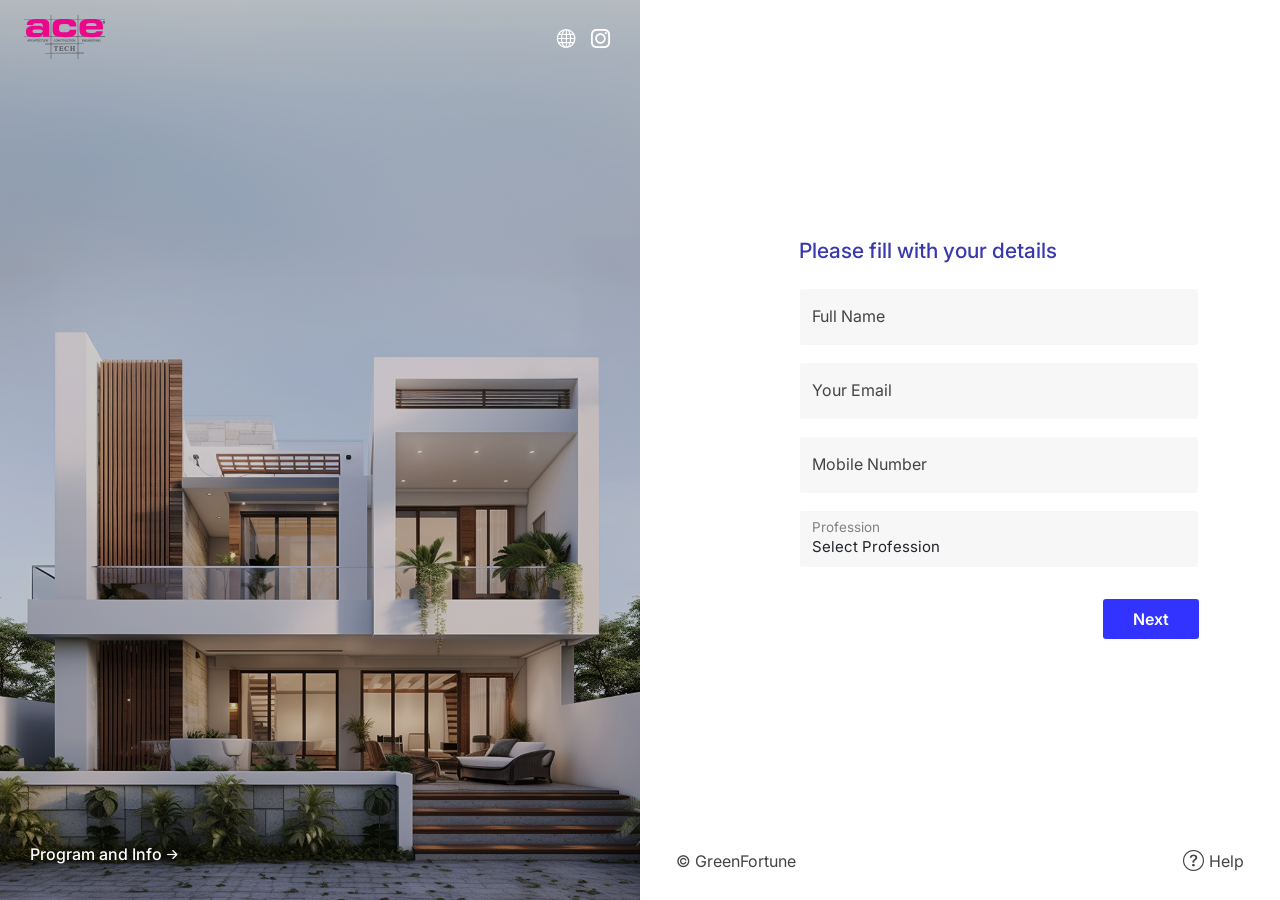
==== index.html @ 09421f40 "Initial commit" ====
<!DOCTYPE html>
<html lang="en">

<head>
    <meta charset="utf-8">
    <meta name="viewport" content="width=device-width, initial-scale=1">
    <meta name="description" content="Imno - Participation and Registration Wizard Form for Events, Conference, Workshop, Courses, Seminar, Virtual Event, Wedding">
    <meta name="author" content="Ansonika">
    <title>Imno | Participation and Registration Wizard Form</title>

    <!-- Favicons-->
    <link rel="shortcut icon" href="img/favicon.ico" type="image/x-icon">
    <link rel="apple-touch-icon" type="image/x-icon" href="img/apple-touch-icon-57x57-precomposed.png">
    <link rel="apple-touch-icon" type="image/x-icon" sizes="72x72" href="img/apple-touch-icon-72x72-precomposed.png">
    <link rel="apple-touch-icon" type="image/x-icon" sizes="114x114" href="img/apple-touch-icon-114x114-precomposed.png">
    <link rel="apple-touch-icon" type="image/x-icon" sizes="144x144" href="img/apple-touch-icon-144x144-precomposed.png">

    <!-- GOOGLE WEB FONT -->
    <link rel="preconnect" href="https://fonts.googleapis.com">
	<link rel="preconnect" href="https://fonts.gstatic.com" crossorigin>
	<link href="https://fonts.googleapis.com/css2?family=Inter:wght@400;500;600;700;800;900&display=swap" rel="stylesheet">

    <!-- BASE CSS -->
    <link href="css/bootstrap.min.css" rel="stylesheet">
	<link href="css/menu.css" rel="stylesheet">
    <link href="css/style_conference.css" rel="stylesheet">
	<link href="css/vendors.css" rel="stylesheet">

    <!-- YOUR CUSTOM CSS -->
    <link href="css/custom.css" rel="stylesheet">
	
	<!-- MODERNIZR MENU -->
	<script src="js/modernizr.js"></script>

</head>

<body>
	
	<div id="preloader">
		<div data-loader="circle-side"></div>
	</div><!-- /Preload -->
	
	<div id="loader_form">
		<div data-loader="circle-side-2"></div>
	</div><!-- /loader_form -->

	<div class="container-fluid">
	    <div class="row row-height">
	        <div class="col-lg-6 background-image p-0" data-background="url(img/acetechbanner.png)">
	            <div class="content-left-wrapper opacity-mask d-flex align-items-center text-left" data-opacity-mask="rgba(0, 0, 0, 0.2)">
					<div style="    position: absolute;
					left: 20px;
					top: 15px;
					display: block;
					height: 35px;">
	               <img src="https://sp-ao.shortpixel.ai/client/to_webp,q_glossy,ret_img,w_1395,h_326/https://thegreenfortune.com/wp-content/uploads/2024/11/Green-Fortune-R.webp#7725" alt="" height="44">
	               <img src="img/Acetech-logo.svg" alt="" height="44">
				</div>
					<div class="social">
	                    <ul>
	                       
	                        <li><a href="https://thegreenfortune.com/"><i class="bi bi-globe"></i></a></li>
	                        <li><a href="https://www.instagram.com/thegreenfortune/"><i class="bi bi-instagram"></i></a></li>
	                    </ul>
	                </div>
	                <!-- /social-->
	                <div>
	                    
	                    <p><a href="#panel_info" class="btn_info">Program and Info <i class="bi bi-arrow-right-short"></i></a></p>
	                </div>
	                <a class="smoothscroll btn_scroll_to Bounce infinite" href="#wizard_container"><i class="bi bi-arrow-down-short"></i></a>
	            </div>  
	        </div>
	        <div class="col-lg-6 d-flex flex-column content-right">
	            <div class="container my-auto py-5">
	                <div class="row">
	                    <div class="col-lg-9 col-xl-7 mx-auto">
	                        <div id="wizard_container">
	                            <div id="top-wizard">
	                                <span id="location"></span>
	                                <div id="progressbar"></div>
	                            </div>
	                            <!-- /top-wizard -->
	                            <form id="wrapped" method="POST" action="phpmailer/conference_phpmailer_template.php">
									<input id="website" name="website" type="text" value="">
									<!-- Leave for security protection, read docs for details -->
									<div id="middle-wizard">
										<!-- Step 1: User Details -->
										<div class="step" id="step-1">
											<h3 class="main_question">Please fill with your details</h3>
											<div class="mb-3 form-floating">
												<input type="text" name="fullname" id="fullname" class="form-control required" placeholder="Full Name">
												<label for="fullname">Full Name</label>
											</div>
											<div class="mb-3 form-floating">
												<input type="email" name="email" id="email" class="form-control required" placeholder="Your Email">
												<label for="email">Your Email</label>
											</div>
											<div class="form-floating mb-3">
												<input type="text" name="mobile" id="mobile" class="form-control required" placeholder="Mobile Number">
												<label for="mobile">Mobile Number</label>
											</div>
											<div class="mb-3 form-floating">
												<select name="profession" id="profession" class="form-control required">
													<option value="" disabled selected>Select Profession</option>
													<option value="B2B">B2B</option>
													<option value="B2C">B2C</option>
												</select>
												<label for="profession">Profession</label>
											</div>
										</div>
										<!-- /Step 1 -->
								
										<!-- Step 2: B2B Section -->
										<div class="step" id="b2b-step" style="display: none;">
											<h3 class="main_question">What is your requirement?</h3>
											<div class="mb-3 form-floating">
												<textarea name="b2b_requirement" id="b2b_requirement" class="form-control" placeholder="How many windows and doors do you want to install, and what is the total sq ft?"></textarea>
												<label for="b2b_requirement">How many windows and doors do you want to install, and what is the total sq ft?</label>
											</div>
										</div>
										<!-- /B2B Section -->
								
										<!-- Step 3: B2C Section -->
										<div class="step" id="b2c-step" style="display: none;">
											<h3 class="main_question">Please select your role</h3>
											<div class="mb-3 form-floating">
												<select name="b2c_role" id="b2c_role" class="form-control">
													<option value="" disabled selected>Select your role</option>
													<option value="Architect">Architect</option>
													<option value="Designer">Designer</option>
													<option value="Other">Other</option>
												</select>
												<label for="b2c_role">Select your role</label>
											</div>
											<div class="mb-3 form-floating">
												<textarea name="b2c_requirement" id="b2c_requirement" class="form-control" placeholder="How many windows and doors do you want to install, and what is the total sq ft?"></textarea>
												<label for="b2c_requirement">How many windows and doors do you want to install, and what is the total sq ft?</label>
											</div>
										</div>
										<!-- /B2C Section -->
								
										<!-- Submit Step -->
										<div class="submit step" id="submit-step" style="display: none;">
											<div class="summary">
												<div class="wrapper">
													<h3>Thank you<br>for your time!</h3>
													<p>We will contact you shortly and a summary email will be sent to your email address.</p>
												</div>
												<div class="text-center">
													<div class="form-group terms">
														<label class="container_check">
															Please accept our <a href="#" data-bs-toggle="modal" data-bs-target="#terms-txt">Privacy terms</a> before Submit
															<input type="checkbox" name="terms" value="Yes" class="required">
															<span class="checkmark"></span>
														</label>
													</div>
												</div>
											</div>
										</div>
										<!-- /Submit Step -->
									</div>
									<!-- /middle-wizard -->
								
									<div id="bottom-wizard">
										<button type="button" id="back-button" class="backward" style="display: none;">Prev</button>
										<button type="button" id="next-button" class="forward">Next</button>
										<button type="submit" id="submit-button" class="submit" style="display: none;">Submit</button>
									</div>
									<!-- /bottom-wizard -->
								</form>
								
								<script>
									const professionSelect = document.getElementById('profession');
									const nextButton = document.getElementById('next-button');
									const backButton = document.getElementById('back-button');
									const submitButton = document.getElementById('submit-button');
								
									const step1 = document.getElementById('step-1');
									const b2bStep = document.getElementById('b2b-step');
									const b2cStep = document.getElementById('b2c-step');
									const submitStep = document.getElementById('submit-step');
								
									nextButton.addEventListener('click', () => {
										const profession = professionSelect.value;
								
										if (step1.style.display !== 'none') {
											step1.style.display = 'none';
											if (profession === 'B2B') {
												b2bStep.style.display = 'block';
												backButton.style.display = 'block';
											} else if (profession === 'B2C') {
												b2cStep.style.display = 'block';
												backButton.style.display = 'block';
											}
										} else if (b2bStep.style.display !== 'none' || b2cStep.style.display !== 'none') {
											b2bStep.style.display = 'none';
											b2cStep.style.display = 'none';
											submitStep.style.display = 'block';
											nextButton.style.display = 'none';
											submitButton.style.display = 'block';
										}
									});
								
									backButton.addEventListener('click', () => {
										b2bStep.style.display = 'none';
										b2cStep.style.display = 'none';
										submitStep.style.display = 'none';
										step1.style.display = 'block';
										backButton.style.display = 'none';
										nextButton.style.display = 'block';
										submitButton.style.display = 'none';
									});
								</script>
								
	                        </div>
	                        <!-- /Wizard container -->
	                    </div>
	                </div>
	            </div>
	            <div class="container pb-4 copy">
				    <span class="float-start">© GreenFortune</span>
				    <a class="btn_help float-end" href="#modal-help" id="modal_h"><i class="bi bi-question-circle"></i> Help</a><br>
				</div>
	        </div>
	    </div>
	    <!-- /row -->
	</div>
	<!-- /container -->
	
	


	<div class="panel" id="panel_info">
	    <div class="panel__content">
	        <a href="#" class="close_panel">
	            <i class="bi bi-x-circle"></i>
	        </a>
	        <div class="container">
	            <h2 class="mb-5">Conference Program</h2>
	            <div class="strip_info">
	                <div class="row">
	                    <div class="col-lg-3">
	                        <h3>Registration</h3>
	                    </div>
	                    <div class="col-lg-3">
	                        <p class="date_event">18.10.2023 <small>11.00am - 02.00pm</small></p>
	                    </div>
	                    <div class="col-lg-6">
	                        <p>Sed ut perspiciatis unde omnis iste natus error sit voluptatem accusantium doloremque laudantium, totam rem aperiam, eaque ipsa quae ab illo inventore veritatis et quasi architecto.</p>
	                    </div>
	                </div>
	            </div>
	            <div class="strip_info">
	                <div class="row">
	                    <div class="col-lg-3">
	                        <h3>Data and Business Strategy</h3>
	                    </div>
	                    <div class="col-lg-3">
	                        <p class="date_event">18.10.2023 <small>8.00pm - 11.00.pm</small></p>
	                    </div>
	                    <div class="col-lg-6">
	                        <p><strong>Relators:</strong> Mark Twain <em>(CEO of Impres.com)</em>, Laura Finch <em>(Professor at UCLA University)</em>, Andrea Smith <em>(Data Engineering).</em></p>
	                    </div>
	                </div>
	            </div>
	            <div class="strip_info">
	                <div class="row">
	                    <div class="col-lg-3">
	                        <h3>Manipulating Big Data</h3>
	                    </div>
	                    <div class="col-lg-3">
	                        <p class="date_event">18.10.2023 <small>11.30pm - 03.00am</small></p>
	                    </div>
	                    <div class="col-lg-6">
	                        <p><strong>Relators:</strong> Mark Twain <em>(CEO of Impres.com)</em>, Laura Finch <em>(Professor at UCLA University)</em>, Andrea Smith <em>(Data Engineering).</em></p>
	                    </div>
	                </div>
	            </div>

	            <div class="row mt-5 d-flex align-items-center">
	                <div class="col-lg-6">
	                    <div class="map_contact">
	                        <iframe src="https://www.google.com/maps/embed?pb=!1m18!1m12!1m3!1d3021.4364241114604!2d-73.96780638459853!3d40.774418641731515!2m3!1f0!2f0!3f0!3m2!1i1024!2i768!4f13.1!3m3!1m2!1s0x89c258a29d3847f5%3A0x564dfbba0141774a!2s5th%20Ave%2C%20New%20York%2C%20NY%2C%20Stati%20Uniti!5e0!3m2!1sit!2ses!4v1661414716655!5m2!1sit!2ses" width="600" height="450" style="border:0;" allowfullscreen="" loading="lazy" referrerpolicy="no-referrer-when-downgrade"></iframe>
	                    </div>
	                </div>
	                <div class="col-lg-6">
	                    <div class="row">
	                        <div class="col-md-6">
	                            <h5 class="mb-3">Address</h5>
	                            <div class="list_icons">
	                                <ul>
	                                    <li><i class="bi bi-geo-alt"></i> 11 Fifth Ave - New York 2863 <br><a href="https://www.google.com/maps/dir//Assistance+%E2%80%93+H%C3%B4pitaux+De+Paris,+3+Avenue+Victoria,+75004+Paris,+Francia/@48.8606548,2.3348734,14z/data=!4m15!1m6!3m5!1s0x47e66e1de36f4147:0xb6615b4092e0351f!2sAssistance+Publique+-+H%C3%B4pitaux+de+Paris+(AP-HP)+-+Si%C3%A8ge!8m2!3d48.8568376!4d2.3504305!4m7!1m0!1m5!1m1!1s0x47e67031f8c20147:0xa6a9af76b1e2d899!2m2!1d2.3504327!2d48.8568361" target="_blank">Get directions</a></li>
	                                </ul>
	                            </div>
	                        </div>
	                        <div class="col-md-6">
	                            <h5 class="mb-3">Contacts</h5>
	                            <div class="list_icons">
	                                <ul>
	                                    <li><i class="bi bi-telephone"></i> +45 9483 2344</li>
	                                    <li><i class="bi bi-envelope"></i> <a href="mailto:event@domain.com">event@domain.com</a></li>
	                                </ul>
	                            </div>
	                        </div>
	                    </div>
	                </div>
	            </div>
	        </div>
	    </div>
	</div>
	<!-- /panel_info  -->

	<!-- Modal terms -->
	<div class="modal fade" id="terms-txt" tabindex="-1" role="dialog" aria-labelledby="termsLabel" aria-hidden="true">
		<div class="modal-dialog modal-dialog-centered">
			<div class="modal-content">
				<div class="modal-header">
					<h4 class="modal-title" id="termsLabel">Privacy data terms</h4>
					<button type="button" class="btn-close" data-bs-dismiss="modal" aria-label="Close"></button>
				</div>
				<div class="modal-body">
					<p>Lorem ipsum dolor sit amet, in porro albucius qui, in <strong>nec quod novum accumsan</strong>, mei ludus tamquam dolores id. No sit debitis meliore postulant, per ex prompta alterum sanctus, pro ne quod dicunt sensibus.</p>
					<p>Lorem ipsum dolor sit amet, in porro albucius qui, in nec quod novum accumsan, mei ludus tamquam dolores id. No sit debitis meliore postulant, per ex prompta alterum sanctus, pro ne quod dicunt sensibus. Lorem ipsum dolor sit amet, <strong>in porro albucius qui</strong>, in nec quod novum accumsan, mei ludus tamquam dolores id. No sit debitis meliore postulant, per ex prompta alterum sanctus, pro ne quod dicunt sensibus.</p>
					<p>Lorem ipsum dolor sit amet, in porro albucius qui, in nec quod novum accumsan, mei ludus tamquam dolores id. No sit debitis meliore postulant, per ex prompta alterum sanctus, pro ne quod dicunt sensibus.</p>
				</div>
				<div class="modal-footer">
					<button type="button" class="btn_1" data-bs-dismiss="modal">Close</button>
				</div>
			</div>
			<!-- /.modal-content -->
		</div>
		<!-- /.modal-dialog -->
	</div>
	<!-- /.modal -->

	<!-- Help form Popup -->
	<div id="modal-help" class="custom-modal zoom-anim-dialog mfp-hide">
	    <div class="small-dialog-header">
	        <h3>Ask Us Anything</h3>
	        <p class="mb-3">Please fill the form with your questions and<br>we will reply soon!</p>
	    </div>
	    <div id="message-help"></div>
	    <form method="post" action="phpmailer/help.php" id="helpform" autocomplete="off">
	        <div class="modal-wrapper">
	            <div class="mb-3 form-floating">
	                <input type="text" name="fullname" id="fullname" class="form-control" placeholder="Full Name">
	                <label for="fullname">Full Name</label>
	            </div>
	            <div class="mb-3 form-floating">
	                <input type="email" name="email_help" id="email_help" class="form-control" placeholder="Email Address">
	                <label for="email_help">Email Address</label>
	            </div>
	            <div class="mb-3 form-floating">
	                <textarea name="message_help" id="message_help" class="form-control short" placeholder="Your Message"></textarea>
	                <label for="message_help">Your Message</label>
	            </div>
	            <div class="mb-5 form-floating">
	                <input class="form-control" type="text" name="verify_help" id="verify_help" placeholder="Are you human? 3 + 1 =">
	                <label for="verify_help">Are you human? 3 + 1 =</label>
	            </div>
	            <div class="text-center submit"><input type="submit" value="Submit" class="btn_1" id="submit-help"></div>
	        </div>
	    </form>
	</div>
	<!-- /Help form Popup -->
	
	<!-- COMMON SCRIPTS -->
	<script src="js/jquery-3.7.1.min.js"></script>
    <script src="js/common_scripts.min.js"></script>
	<script src="js/velocity.min.js"></script>
	<script src="js/functions.js"></script>
	<script src="phpmailer/validate.js"></script>

</body>
</html>
---- css/menu.css ----
/* -------------------------------- 
Primary style
-------------------------------- */
*, *::after, *::before {
  -webkit-box-sizing: border-box;
  -moz-box-sizing: border-box;
  box-sizing: border-box;
}

*::after, *::before {
  content: '';
}

/* -------------------------------- 
Main components 
-------------------------------- */
.cd-nav-trigger {
  position: absolute;
  display: inline-block;
}

.cd-nav-trigger {
  top: 15px;
  right: 30px;
  height: 44px;
  width: 44px;
  z-index: 5;
  /* image replacement */
  overflow: hidden;
  text-indent: 100%;
  white-space: nowrap;
}
@media (max-width: 991px) {
  .cd-nav-trigger {
    top: 10px;
    right: 15px;
  }
}

.cd-nav-trigger .cd-icon {
  /* icon created in CSS */
  position: absolute;
  left: 50%;
  top: 50%;
  bottom: auto;
  right: auto;
  -webkit-transform: translateX(-50%) translateY(-50%);
  -moz-transform: translateX(-50%) translateY(-50%);
  -ms-transform: translateX(-50%) translateY(-50%);
  -o-transform: translateX(-50%) translateY(-50%);
  transform: translateX(-50%) translateY(-50%);
  display: inline-block;
  width: 18px;
  height: 2px;
  background-color: #222;
  z-index: 10;
}

.cd-nav-trigger .cd-icon::before, .cd-nav-trigger .cd-icon:after {
  /* upper and lower lines of the menu icon */
  position: absolute;
  top: 0;
  right: 0;
  width: 100%;
  height: 100%;
  background-color: #222;
  /* Force Hardware Acceleration in WebKit */
  -webkit-transform: translateZ(0);
  -moz-transform: translateZ(0);
  -ms-transform: translateZ(0);
  -o-transform: translateZ(0);
  transform: translateZ(0);
  -webkit-backface-visibility: hidden;
  backface-visibility: hidden;
  /* apply transition to transform property */
  -webkit-transition: -webkit-transform .3s;
  -moz-transition: -moz-transform .3s;
  transition: transform .3s;
}

.cd-nav-trigger .cd-icon::before {
  -webkit-transform: translateY(-6px) rotate(0deg);
  -moz-transform: translateY(-6px) rotate(0deg);
  -ms-transform: translateY(-6px) rotate(0deg);
  -o-transform: translateY(-6px) rotate(0deg);
  transform: translateY(-6px) rotate(0deg);
}

.cd-nav-trigger .cd-icon::after {
  -webkit-transform: translateY(6px) rotate(0deg);
  -moz-transform: translateY(6px) rotate(0deg);
  -ms-transform: translateY(6px) rotate(0deg);
  -o-transform: translateY(6px) rotate(0deg);
  transform: translateY(6px) rotate(0deg);
}

.cd-nav-trigger::before, .cd-nav-trigger::after {
  /* 2 rounded colored backgrounds for the menu icon */
  position: absolute;
  top: 0;
  left: 0;
  border-radius: 50%;
  height: 100%;
  width: 100%;
  /* Force Hardware Acceleration in WebKit */
  -webkit-transform: translateZ(0);
  -moz-transform: translateZ(0);
  -ms-transform: translateZ(0);
  -o-transform: translateZ(0);
  transform: translateZ(0);
  -webkit-backface-visibility: hidden;
  backface-visibility: hidden;
  -webkit-transition-property: -webkit-transform;
  -moz-transition-property: -moz-transform;
  transition-property: transform;
}

.cd-nav-trigger::before {
  background-color: #ededed;
  -webkit-transform: scale(1);
  -moz-transform: scale(1);
  -ms-transform: scale(1);
  -o-transform: scale(1);
  transform: scale(1);
  -webkit-transition-duration: 0.3s;
  -moz-transition-duration: 0.3s;
  transition-duration: 0.3s;
  -webkit-transition-delay: 0.4s;
  -moz-transition-delay: 0.4s;
  transition-delay: 0.4s;
}

.cd-nav-trigger::after {
  background-color: #ededed;
  -webkit-transform: scale(0);
  -moz-transform: scale(0);
  -ms-transform: scale(0);
  -o-transform: scale(0);
  transform: scale(0);
  -webkit-transition-duration: 0s;
  -moz-transition-duration: 0s;
  transition-duration: 0s;
  -webkit-transition-delay: 0s;
  -moz-transition-delay: 0s;
  transition-delay: 0s;
}

.cd-nav-trigger.close-nav::before {
  /* user clicks on the .cd-nav-trigger element - 1st rounded background disappears */
  -webkit-transform: scale(0);
  -moz-transform: scale(0);
  -ms-transform: scale(0);
  -o-transform: scale(0);
  transform: scale(0);
}

.cd-nav-trigger.close-nav::after {
  /* user clicks on the .cd-nav-trigger element - 2nd rounded background appears */
  -webkit-transform: scale(1);
  -moz-transform: scale(1);
  -ms-transform: scale(1);
  -o-transform: scale(1);
  transform: scale(1);
  -webkit-transition-duration: 0.3s;
  -moz-transition-duration: 0.3s;
  transition-duration: 0.3s;
  -webkit-transition-delay: 0.4s;
  -moz-transition-delay: 0.4s;
  transition-delay: 0.4s;
}

.cd-nav-trigger.close-nav .cd-icon {
  /* user clicks on the .cd-nav-trigger element - transform the icon */
  background-color: transparent;
}

.cd-nav-trigger.close-nav .cd-icon::before, .cd-nav-trigger.close-nav .cd-icon::after {
  background-color: #222;
}

.cd-nav-trigger.close-nav .cd-icon::before {
  -webkit-transform: translateY(0) rotate(45deg);
  -moz-transform: translateY(0) rotate(45deg);
  -ms-transform: translateY(0) rotate(45deg);
  -o-transform: translateY(0) rotate(45deg);
  transform: translateY(0) rotate(45deg);
}

.cd-nav-trigger.close-nav .cd-icon::after {
  -webkit-transform: translateY(0) rotate(-45deg);
  -moz-transform: translateY(0) rotate(-45deg);
  -ms-transform: translateY(0) rotate(-45deg);
  -o-transform: translateY(0) rotate(-45deg);
  transform: translateY(0) rotate(-45deg);
}

.cd-primary-nav {
  /* by default it's hidden */
  position: fixed;
  left: 0;
  top: 0;
  height: 100%;
  width: 100%;
  padding: 80px 5%;
  z-index: 3;
  background-color: #fff;
  overflow: auto;
  /* this fixes the buggy scrolling on webkit browsers - mobile devices only - when overflow property is applied */
  -webkit-overflow-scrolling: touch;
  visibility: hidden;
  opacity: 0;
  -webkit-transition: visibility 0s, opacity 0.3s;
  -moz-transition: visibility 0s, opacity 0.3s;
  transition: visibility 0s, opacity 0.3s;
}

ul.cd-primary-nav {
  list-style: none;
  padding: 100px 0 0 0;
  margin: 0;
}

.cd-primary-nav li {
  margin: 1.5em 0;
  text-align: center;
  text-transform: capitalize;
}

.cd-primary-nav a {
  -webkit-font-smoothing: antialiased;
  -moz-osx-font-smoothing: grayscale;
  -webkit-transition: color 0.2s;
  -moz-transition: color 0.2s;
  transition: color 0.2s;
  color: #777;
  font-size: 24px;
}
.cd-primary-nav a.hover {
  color: #54927a;
}

.no-touch .cd-primary-nav a:hover {
  color: #54927a;
}

.cd-primary-nav.fade-in {
  /* navigation visible at the end of the circle animation */
  visibility: visible;
  opacity: 1;
}

@media only screen and (min-width: 768px) {
  .cd-primary-nav li {
    margin: 2em 0;
  }

  .cd-primary-nav a {
    font-size: 21px;
  }
}
@media only screen and (min-width: 1170px) {
  .cd-primary-nav li {
    margin: 2.6em 0;
  }

  .cd-primary-nav a {
    font-size: 24px;
  }
}
.cd-overlay-nav, .cd-overlay-content {
  /* containers of the 2 main rounded backgrounds - these containers are used to position the rounded bgs behind the menu icon */
  position: fixed;
  top: 18px;
  right: 5%;
  height: 4px;
  width: 4px;
  -webkit-transform: translateX(-20px) translateY(20px);
  -moz-transform: translateX(-20px) translateY(20px);
  -ms-transform: translateX(-20px) translateY(20px);
  -o-transform: translateX(-20px) translateY(20px);
  transform: translateX(-20px) translateY(20px);
}

.cd-overlay-nav span, .cd-overlay-content span {
  display: inline-block;
  position: absolute;
  border-radius: 50%;
  /* Force Hardware Acceleration in WebKit */
  -webkit-transform: translateZ(0);
  -moz-transform: translateZ(0);
  -ms-transform: translateZ(0);
  -o-transform: translateZ(0);
  transform: translateZ(0);
  -webkit-backface-visibility: hidden;
  backface-visibility: hidden;
  will-change: transform;
  -webkit-transform-origin: 50% 50%;
  -moz-transform-origin: 50% 50%;
  -ms-transform-origin: 50% 50%;
  -o-transform-origin: 50% 50%;
  transform-origin: 50% 50%;
  -webkit-transform: scale(0);
  -moz-transform: scale(0);
  -ms-transform: scale(0);
  -o-transform: scale(0);
  transform: scale(0);
}

.cd-overlay-nav.is-hidden, .cd-overlay-content.is-hidden {
  /* background fades out at the end of the animation */
  opacity: 0;
  visibility: hidden;
  -webkit-transition: opacity .3s 0s, visibility 0s .3s;
  -moz-transition: opacity .3s 0s, visibility 0s .3s;
  transition: opacity .3s 0s, visibility 0s .3s;
}

.cd-overlay-nav {
  /* main rounded colored bg 1 */
  z-index: 2;
}

.cd-overlay-nav span {
  background-color: #54927a;
}

.cd-overlay-content {
  /* main rounded colored bg 2 */
  z-index: 4;
}

.cd-overlay-content span {
  background-color: #54927a;
}
---- css/style_conference.css ----
/*
Theme Name: Imno
Theme URI: https://www.ansonika.com/demos/imno
Author: Ansonika
Author URI: http://themeforest.net/user/Ansonika/

[Table of contents] 

1. SITE STRUCTURE and TYPOGRAPHY
- 1.1 Typography
- 1.2 Buttons
- 1.3 Structure

2. CONTENT
- 2.1 Wizard
- 2.2 Success submit
- 2.3 Panel info

3. COMMON
- 3.1 Misc
- 3.2 Forms
- 3.3 Help Modal

/*============================================================================================*/
/* 1.  SITE STRUCTURE and TYPOGRAPHY */
/*============================================================================================*/
/*-------- 1.1 Typography --------*/
/* rem reference
10px = 0.625rem
12px = 0.75rem
14px = 0.875rem
16px = 1rem (base)
18px = 1.125rem
20px = 1.25rem
24px = 1.5rem
30px = 1.875rem
32px = 2rem
*/
html,
body {
  height: 100%;
}

html * {
  -webkit-font-smoothing: antialiased;
  -moz-osx-font-smoothing: grayscale;
}

body {
  background: #fff;
  font-size: 16px;
  font-size: 1rem;
  line-height: 1.4;
  font-family: "Inter", sans-serif;
  color: #444;
}

h1,
h2,
h3,
h4,
h5,
h6 {
  color: #3939af;
}

p {
  margin-bottom: 25px;
}

strong {
  font-weight: 500;
}

label {
  font-weight: 400;
  margin-bottom: 3px;
}

hr {
  margin: 30px 0 30px 0;
  border-color: #ddd;
}

/*General links color*/
a {
  color: #3333ff;
  text-decoration: none;
  -moz-transition: all 0.3s ease-in-out;
  -o-transition: all 0.3s ease-in-out;
  -webkit-transition: all 0.3s ease-in-out;
  -ms-transition: all 0.3s ease-in-out;
  transition: all 0.3s ease-in-out;
  outline: none;
}
a:hover, a:focus {
  color: #111;
  text-decoration: none;
  outline: none;
}

a.animated_link {
  position: relative;
  text-decoration: none;
}

a.animated_link {
  position: relative;
  text-decoration: none;
}
a.animated_link:before {
  content: "";
  position: absolute;
  width: 100%;
  height: 1px;
  bottom: -5px;
  opacity: 1;
  left: 0;
  background-color: #3333ff;
  visibility: hidden;
  -webkit-transform: scaleX(0);
  transform: scaleX(0);
  -moz-transition: all 0.3s ease;
  -o-transition: all 0.3s ease;
  -webkit-transition: all 0.3s ease;
  -ms-transition: all 0.3s ease;
  transition: all 0.3s ease;
}
a.animated_link:hover:before {
  visibility: visible;
  -webkit-transform: scaleX(1);
  transform: scaleX(1);
}

a.animated_link.active {
  position: relative;
  text-decoration: none;
  color: #3333ff;
}
a.animated_link.active:before {
  content: "";
  position: absolute;
  width: 100%;
  height: 1px;
  bottom: -5px;
  opacity: 1;
  left: 0;
  background-color: #3333ff;
  visibility: visible;
  -webkit-transform: scaleX(1);
  transform: scaleX(1);
}

/*-------- 1.2 Buttons --------*/
a.btn_1,
.btn_1 {
  border: none;
  color: #fff;
  background: #3333ff;
  outline: none;
  cursor: pointer;
  display: inline-block;
  text-decoration: none;
  padding: 12px 25px;
  color: #fff;
  font-weight: 600;
  text-align: center;
  line-height: 1;
  -moz-transition: all 0.3s ease-in-out;
  -o-transition: all 0.3s ease-in-out;
  -webkit-transition: all 0.3s ease-in-out;
  -ms-transition: all 0.3s ease-in-out;
  transition: all 0.3s ease-in-out;
  -webkit-border-radius: 3px;
  -moz-border-radius: 3px;
  -ms-border-radius: 3px;
  border-radius: 3px;
}
a.btn_1:hover,
.btn_1:hover {
  background-color: #333;
}
a.btn_1.full-width,
.btn_1.full-width {
  display: block;
  width: 100%;
  text-align: center;
  margin-bottom: 5px;
}
a.btn_1.small,
.btn_1.small {
  padding: 7px 10px;
  font-size: 13px;
  font-size: 0.8125rem;
}
a.btn_1.medium,
.btn_1.medium {
  font-size: 16px;
  font-size: 1rem;
  padding: 18px 30px;
}
a.btn_1.rounded,
.btn_1.rounded {
  -webkit-border-radius: 25px !important;
  -moz-border-radius: 25px !important;
  -ms-border-radius: 25px !important;
  border-radius: 25px !important;
  -webkit-box-shadow: 0px 0px 30px 0px rgba(0, 0, 0, 0.2);
  -moz-box-shadow: 0px 0px 30px 0px rgba(0, 0, 0, 0.2);
  box-shadow: 0px 0px 30px 0px rgba(0, 0, 0, 0.2);
}

a.btn_help {
  display: flex;
  align-items: center;
  margin-top: -3px;
}
a.btn_help i {
  margin-right: 5px;
  font-size: 21px;
  font-size: 1.3125rem;
}

.btn-close:focus {
  box-shadow: none;
  outline: none;
}

a.btn_scroll_to {
  width: 40px;
  padding-left: 1px;
  height: 40px;
  text-align: center;
  border-radius: 50px;
  background-color: #fff;
  font-size: 32px;
  font-size: 2rem;
  z-index: 3;
  color: #3333ff;
  text-transform: uppercase;
  position: absolute;
  left: 50%;
  margin-left: -20px;
  bottom: 15px;
  display: none;
  -webkit-box-shadow: 0px 0px 30px 0px rgba(0, 0, 0, 0.2);
  -moz-box-shadow: 0px 0px 30px 0px rgba(0, 0, 0, 0.2);
  box-shadow: 0px 0px 30px 0px rgba(0, 0, 0, 0.2);
}
@media (max-width: 767px) {
  a.btn_scroll_to {
    display: block;
  }
}

@keyframes subtleBounce {
  0% {
    -webkit-transform: translate3d(0, 0, 0);
    transform: translate3d(0, 0, 0);
  }
  70% {
    -webkit-transform: translate3d(0, -15px, 0);
    transform: translate3d(0, -15px, 0);
  }
  100% {
    -webkit-transform: translate3d(0, 0, 0);
    transform: translate3d(0, 0, 0);
  }
}
.Bounce {
  -webkit-animation-name: subtleBounce;
  animation-name: subtleBounce;
  -webkit-transform-origin: center bottom;
  transform-origin: center bottom;
}

.Bounce {
  -webkit-animation-duration: 2s;
  animation-duration: 2s;
}

.infinite {
  -webkit-animation-iteration-count: infinite;
  animation-iteration-count: infinite;
}

/*-------- 1.3 Structure --------*/
/* Preloader */
#preloader {
  position: fixed;
  top: 0;
  left: 0;
  right: 0;
  width: 100%;
  height: 100%;
  bottom: 0;
  background-color: #fff;
  z-index: 999999;
}

[data-loader="circle-side"] {
  position: absolute;
  width: 50px;
  height: 50px;
  top: 50%;
  left: 50%;
  margin-left: -25px;
  margin-top: -25px;
  -webkit-animation: circle infinite .95s linear;
  -moz-animation: circle infinite .95s linear;
  -o-animation: circle infinite .95s linear;
  animation: circle infinite .95s linear;
  border: 2px solid #333;
  border-top-color: rgba(0, 0, 0, 0.2);
  border-right-color: rgba(0, 0, 0, 0.2);
  border-bottom-color: rgba(0, 0, 0, 0.2);
  border-radius: 100%;
}

#loader_form {
  position: fixed;
  top: 0;
  left: 0;
  right: 0;
  width: 100%;
  height: 100%;
  bottom: 0;
  background-color: #fff;
  background-color: rgba(255, 255, 255, 0.6);
  z-index: 999999;
  display: none;
}

[data-loader="circle-side-2"] {
  position: absolute;
  width: 50px;
  height: 50px;
  top: 50%;
  left: 50%;
  margin-left: -25px;
  margin-top: -25px;
  -webkit-animation: circle infinite .95s linear;
  -moz-animation: circle infinite .95s linear;
  -o-animation: circle infinite .95s linear;
  animation: circle infinite .95s linear;
  border: 2px solid #333;
  border-top-color: rgba(0, 0, 0, 0.2);
  border-right-color: rgba(0, 0, 0, 0.2);
  border-bottom-color: rgba(0, 0, 0, 0.2);
  border-radius: 100%;
}

@-webkit-keyframes circle {
  0% {
    -webkit-transform: rotate(0);
    -ms-transform: rotate(0);
    -o-transform: rotate(0);
    transform: rotate(0);
  }
  100% {
    -webkit-transform: rotate(360deg);
    -ms-transform: rotate(360deg);
    -o-transform: rotate(360deg);
    transform: rotate(360deg);
  }
}
@-moz-keyframes circle {
  0% {
    -webkit-transform: rotate(0);
    -ms-transform: rotate(0);
    -o-transform: rotate(0);
    transform: rotate(0);
  }
  100% {
    -webkit-transform: rotate(360deg);
    -ms-transform: rotate(360deg);
    -o-transform: rotate(360deg);
    transform: rotate(360deg);
  }
}
@-o-keyframes circle {
  0% {
    -webkit-transform: rotate(0);
    -ms-transform: rotate(0);
    -o-transform: rotate(0);
    transform: rotate(0);
  }
  100% {
    -webkit-transform: rotate(360deg);
    -ms-transform: rotate(360deg);
    -o-transform: rotate(360deg);
    transform: rotate(360deg);
  }
}
@keyframes circle {
  0% {
    -webkit-transform: rotate(0);
    -ms-transform: rotate(0);
    -o-transform: rotate(0);
    transform: rotate(0);
  }
  100% {
    -webkit-transform: rotate(360deg);
    -ms-transform: rotate(360deg);
    -o-transform: rotate(360deg);
    transform: rotate(360deg);
  }
}
.row-height {
  min-height: 100vh !important;
  height: 100vh;
}
@media (max-width: 991px) {
  .row-height {
    height: auto;
  }
}

.content-left-bg-color {
  background-color: #3333ff;
}

.content-left-wrapper {
  display: flex;
  height: 100%;
  min-height: 100%;
  padding: 0 30px 0 80px;
  position: relative;
  color: #fff;
}
@media (max-width: 991px) {
  .content-left-wrapper {
    height: auto;
    padding: 95px 30px 60px 30px;
  }
}
@media (max-width: 767px) {
  .content-left-wrapper {
    height: 95vh !important;
    padding: 95px 15px 60px 15px;
  }
}
.content-left-wrapper h1 {
  color: #fff;
  margin-top: 0;
  font-size: 28px;
  font-size: 1.75rem;
}
.content-left-wrapper h1 small {
  text-transform: uppercase;
  margin-bottom: 5px;
  letter-spacing: 5px;
  display: block;
  font-size: 16px;
  font-size: 1rem;
  font-weight: 400;
}
.content-left-wrapper h1 em {
  display: block;
  font-style: normal;
  text-transform: uppercase;
  font-weight: 900;
  color: #ff353e;
  font-size: 92px;
  font-size: 5.75rem;
  line-height: 1.1;
}

.content-right {
  overflow-y: auto;
}

a#logo {
  position: absolute;
  left: 20px;
  top: 15px;
  display: block;
  height: 35px;
}
@media (max-width: 991px) {
  a#logo {
    left: 15px;
    top: 10px;
  }
}

.social {
  position: absolute;
  top: 22px;
  right: 30px;
  z-index: 999;
}
@media (max-width: 991px) {
  .social {
    right: 25px;
    top: 15px;
  }
}
.social ul {
  margin: 0;
  padding: 0;
  text-align: center;
}
.social ul li {
  float: left;
  margin: 0 0 0 15px;
  list-style: none;
}
.social ul li a {
  color: #fff;
  opacity: 1;
  text-align: center;
  line-height: 35px;
  display: block;
  font-size: 19px;
  font-size: 1.1875rem;
  -moz-transition: all 0.3s ease-in-out;
  -o-transition: all 0.3s ease-in-out;
  -webkit-transition: all 0.3s ease-in-out;
  -ms-transition: all 0.3s ease-in-out;
  transition: all 0.3s ease-in-out;
  text-decoration: none;
}
.social ul li a:hover {
  opacity: 1;
}
.social.mobile {
  display: none;
  position: static;
}
.social.mobile ul {
  padding-top: 10px;
  text-align: left;
}
.social.mobile ul li {
  float: none;
  display: inline-block;
  margin: 0 10px 0 0;
  list-style: none;
}
.social.mobile ul li a {
  color: #555;
  opacity: 0.6;
}
.social.mobile ul li a:hover {
  opacity: 1;
}
@media (max-width: 767px) {
  .social.mobile {
    display: block;
  }
}

@media (max-width: 991px) {
  .copy {
    border-top: 1px solid #ededed;
    padding-top: 25px;
  }
}
.copy a {
  color: #444;
}
.copy a:hover {
  color: #3333ff;
}

/* menu */
.cd-overlay-nav span {
  background-color: #3333ff !important;
}

.cd-overlay-content span {
  background-color: #3333ff !important;
}

.no-touch .cd-primary-nav a:hover {
  color: #3333ff !important;
}

/*============================================================================================*/
/* 2.  CONTENT */
/*============================================================================================*/
/*-------- 2.1 Wizard --------*/
/*
ANIMATION REFERENCE

Animation Type
- fadeIn
- slideInLeft
- slideInRight
- slideInDown
- slideInUp
- zoomIn
- zoomOut
- rotateIn
- bounceIn
- bounceInLeft
- bounceInRight
- bounceInDown
- bounceInUp
- flipInX
- flipInY

Animation timing function
ease - Specifies an animation with a slow start, then fast, then end slowly (this is default)
linear - Specifies an animation with the same speed from start to end
ease-in - Specifies an animation with a slow start
ease-out - Specifies an animation with a slow end
ease-in-out - Specifies an animation with a slow start and end
*/
.step {
  animation: slideInUp;
  /* referring directly to the animation's @keyframe declaration */
  animation-duration: 0.3s;
  /* don't forget to set a duration! */
  animation-timing-function: ease;
}

input#website {
  display: none;
}

#wizard_container {
  width: 400px;
  margin: auto;
}
@media (max-width: 991px) {
  #wizard_container {
    width: 100%;
  }
}

h3.main_question {
  margin: 0 0 25px 0;
  padding: 0;
  font-weight: 500;
  font-size: 21px;
  font-size: 1.3125rem;
}
h3.main_question strong {
  display: block;
  color: #999;
  margin-bottom: 5px;
}

/* Wizard Buttons*/
button.backward,
button.forward,
button.submit {
  border: none;
  color: #fff;
  text-decoration: none;
  transition: background .5s ease;
  -moz-transition: background .5s ease;
  -webkit-transition: background .5s ease;
  -o-transition: background .5s ease;
  display: inline-block;
  cursor: pointer;
  outline: none;
  text-align: center;
  background: #3333ff;
  position: relative;
  font-size: 16px;
  font-size: 1rem;
  font-weight: 600;
  -webkit-border-radius: 3px;
  -moz-border-radius: 3px;
  -ms-border-radius: 3px;
  border-radius: 3px;
  line-height: 1;
  padding: 12px 30px;
}

button.backward {
  color: #777;
  background: #e8e8e8;
}

button[disabled] {
  display: none;
}

.backward:hover,
.forward:hover {
  background: #333;
  color: #fff;
}

#top-wizard {
  padding-bottom: 20px;
}

#middle-wizard {
  min-height: 300px;
}
@media (max-width: 991px) {
  #middle-wizard {
    min-height: inherit;
  }
}

#bottom-wizard {
  padding-top: 15px;
  text-align: right;
}

.ui-widget-content {
  background-color: transparent;
}

.ui-widget-content a {
  color: #222222;
}

.ui-widget-header {
  background: #6C3;
}

.ui-widget-header a {
  color: #222222;
}

.ui-progressbar {
  height: 2px;
  width: 100%;
}

.ui-progressbar .ui-progressbar-value {
  height: 100%;
  -webkit-transition: all 0.2s ease;
  transition: all 0.2s ease;
}

#location {
  font-size: 12px;
  font-size: 0.75rem;
  color: #777;
  display: block;
  margin-bottom: 5px;
}

#progressbar {
  overflow: hidden;
}

.summary {
  text-align: center;
}
.summary .wrapper {
  padding: 60px 30px;
}
.summary h3 {
  margin-bottom: 25px;
}
.summary label {
  font-weight: 500;
}

/*-------- 2.2 Success submit --------*/
#success {
  position: absolute;
  top: 50%;
  left: 50%;
  width: 300px;
  height: 190px;
  margin-top: -85px;
  margin-left: -150px;
  text-align: center;
}
#success h4 {
  font-weight: 400;
  margin: 20px 0 10px 0;
  font-size: 18px;
  font-size: 1.125rem;
}
#success h4 span {
  display: block;
  margin-bottom: 0;
  font-weight: 500;
  font-size: 21px;
  font-size: 1.3125rem;
}

@-webkit-keyframes checkmark {
  0% {
    stroke-dashoffset: 50px;
  }
  100% {
    stroke-dashoffset: 0;
  }
}
@-ms-keyframes checkmark {
  0% {
    stroke-dashoffset: 50px;
  }
  100% {
    stroke-dashoffset: 0;
  }
}
@keyframes checkmark {
  0% {
    stroke-dashoffset: 50px;
  }
  100% {
    stroke-dashoffset: 0;
  }
}
@-webkit-keyframes checkmark-circle {
  0% {
    stroke-dashoffset: 240px;
  }
  100% {
    stroke-dashoffset: 480px;
  }
}
@-ms-keyframes checkmark-circle {
  0% {
    stroke-dashoffset: 240px;
  }
  100% {
    stroke-dashoffset: 480px;
  }
}
@keyframes checkmark-circle {
  0% {
    stroke-dashoffset: 240px;
  }
  100% {
    stroke-dashoffset: 480px;
  }
}
.inlinesvg .svg svg {
  display: inline;
}

.icon--order-success svg path {
  -webkit-animation: checkmark 0.25s ease-in-out 0.7s backwards;
  animation: checkmark 0.25s ease-in-out 0.7s backwards;
}

.icon--order-success svg circle {
  -webkit-animation: checkmark-circle 0.6s ease-in-out backwards;
  animation: checkmark-circle 0.6s ease-in-out backwards;
}

/*-------- 2.3 Panel info --------*/
a.close_panel {
  position: absolute;
  right: 20px;
  top: 10px;
  font-size: 32px;
  font-size: 2rem;
  color: #ccc;
}
a.close_panel:hover {
  color: #444;
}

.panel {
  position: fixed;
  top: 0;
  bottom: 0;
  left: 0;
  right: 0;
  z-index: 999;
  height: 100%;
  background-color: #fff;
  overflow: auto;
}
.panel .panel__content {
  padding: 100px 0 30px 0;
  width: 100%;
  text-align: left;
  opacity: 0;
  will-change: margin-top;
  transition: all 600ms;
  transition-delay: 600ms;
  margin-top: -5%;
}
@media (max-width: 991px) {
  .panel .panel__content {
    padding-top: 70px;
  }
}

.panel:target .panel__content {
  opacity: 1;
  margin-top: 0;
}

.panel#panel_info {
  background-color: #fff;
  transition: all 600ms cubic-bezier(0.19, 1, 0.56, 1);
  transform: translate3d(0, -100%, 0);
}
.panel#panel_info:target {
  transform: translate3d(0, 0, 0);
}

a.btn_info {
  font-weight: 500;
  position: absolute;
  left: 30px;
  bottom: 30px;
  color: #fff;
  display: flex;
  align-items: center;
}
a.btn_info i {
  font-size: 21px;
  font-size: 1.3125rem;
  margin-top: 2px;
}
a.btn_info:hover i {
  -moz-transition: all 0.3s ease-in-out;
  -o-transition: all 0.3s ease-in-out;
  -webkit-transition: all 0.3s ease-in-out;
  -ms-transition: all 0.3s ease-in-out;
  transition: all 0.3s ease-in-out;
  transform: translateX(5px);
}
@media (max-width: 767px) {
  a.btn_info {
    position: static;
    visibility: hidden;
  }
}

.strip_info {
  border-bottom: 1px solid #ededed;
  margin-bottom: 25px;
}
.strip_info h3 {
  font-size: 24px;
  font-size: 1.5rem;
  color: #444;
}
.strip_info .date_event {
  font-size: 21px;
  font-size: 1.3125rem;
  color: #444;
  font-weight: 500;
}
.strip_info .date_event small {
  display: block;
  color: #777;
  font-size: 16px;
  font-size: 1rem;
}

.list_icons ul {
  list-style: none;
  margin: 0 0 25px 0;
  padding: 0;
}
.list_icons ul li {
  margin-bottom: 10px;
  position: relative;
  padding-left: 30px;
}
.list_icons ul li i {
  position: absolute;
  left: 0;
  top: -2px;
  font-size: 21px;
  font-size: 1.3125rem;
}

.map_contact {
  border-radius: 5px;
  overflow: hidden;
  filter: grayscale(100%);
  margin-bottom: 25px;
  margin-right: 30px;
}
@media (max-width: 991px) {
  .map_contact {
    margin-right: 0;
  }
}
.map_contact iframe {
  width: 100%;
  height: 270px;
}

/*============================================================================================*/
/* 3.  COMMON */
/*============================================================================================*/
/*-------- 3.1 Misc --------*/
.container_count {
  width: 60px;
  display: inline-block;
  margin: 0 5px 25px 0;
  text-align: center;
  font-size: 14px;
  font-size: 0.875rem;
}

.container_count.last {
  margin-right: 0;
}

.countdown {
  margin: 30px 0 20px 0;
}
.countdown h4 {
  color: #fff;
  font-weight: 500;
  font-size: 26px;
  font-size: 1.625rem;
  margin-bottom: 10px;
}

#days,
#hours,
#minutes,
#seconds {
  border-radius: 5px;
  background-color: rgba(0, 0, 0, 0.4);
  text-align: center;
  width: 60px;
  height: 60px;
  font-size: 24px;
  line-height: 60px;
  font-weight: 400;
}

.background-image {
  -webkit-background-size: cover;
  -moz-background-size: cover;
  -o-background-size: cover;
  background-size: cover;
  background-position: center center;
  background-repeat: no-repeat;
  background-color: #ededed;
}

.opacity-mask {
  width: 100%;
  height: 100%;
  position: relative;
  left: 0;
  top: 0;
  z-index: 2;
}

.list_block p {
  margin-bottom: 20px;
  font-weight: 500;
}
.list_block ul {
  padding: 0;
  margin: 0 0 20px 0;
}
.list_block ul li {
  display: block;
  margin: 0 0 5px 0;
}
.list_block ul li.last-child {
  margin-right: 0;
}

/*-------- 3.2 Forms --------*/
.form-group {
  position: relative;
  margin-bottom: 1rem;
}
.form-group.terms {
  background-color: black;
  background-color: rgba(0, 0, 0, 0.03);
  padding: 12px 0 0 0;
  text-align: left;
  padding: 8px 5px 5px 8px;
  font-size: 15px;
  font-size: 0.9375rem;
}
.form-group.terms .container_check {
  margin-bottom: 0;
}

span.error {
  -moz-transition: all 0.3s ease-in-out;
  -o-transition: all 0.3s ease-in-out;
  -webkit-transition: all 0.3s ease-in-out;
  -ms-transition: all 0.3s ease-in-out;
  transition: all 0.3s ease-in-out;
  font-size: 12px;
  position: absolute;
  -webkit-border-radius: 3px;
  -moz-border-radius: 3px;
  border-radius: 3px;
  top: -20px;
  right: -15px;
  z-index: 2;
  height: 25px;
  line-height: 1;
  background-color: #e34f4f;
  color: #fff;
  font-weight: normal;
  display: inline-block;
  padding: 6px 8px;
}
span.error:after {
  content: '';
  position: absolute;
  border-style: solid;
  border-width: 0 6px 6px 0;
  border-color: transparent #e34f4f;
  display: block;
  width: 0;
  z-index: 1;
  bottom: -6px;
  left: 20%;
}

.container_radio.version_2 .error, .container_check.version_2 .error {
  left: -15px;
  top: -30px;
  right: inherit;
}

.radio_input .error {
  left: -15px;
  top: -30px;
  right: inherit;
}

.styled-select span.error {
  top: -20px;
}

.terms span.error {
  top: -30px;
  left: -15px;
  right: inherit;
}

.form-control {
  border: 1px solid transparent;
  -webkit-border-radius: 3px;
  -moz-border-radius: 3px;
  -ms-border-radius: 3px;
  border-radius: 3px;
  font-size: 15px;
  font-size: 0.9375rem;
  height: calc(2.95rem + 2px);
  background-color: black;
  background-color: rgba(0, 0, 0, 0.03);
}
.form-control:focus {
  border-color: rgba(0, 0, 0, 0.15);
  outline: 0;
  background-color: black;
  background-color: rgba(0, 0, 0, 0.03);
  box-shadow: 0 0 0 0.2rem rgba(0, 0, 0, 0.05);
}

.form-control::-moz-placeholder {
  color: #555;
  opacity: 1;
}

.form-control::-webkit-input-placeholder {
  color: #555;
}

textarea.form-control {
  height: 205px !important;
}

textarea.form-control.short {
  height: 140px !important;
}

.checkbox_radio_container {
  margin-bottom: 10px;
  position: relative;
}
.checkbox_radio_container input[type="checkbox"] {
  display: none;
}
.checkbox_radio_container input[type="radio"] {
  display: none;
}
.checkbox_radio_container label {
  cursor: pointer;
}

.checkbox_radio_container .radio,
.checkbox_radio_container .checkbox {
  display: inline-block;
  width: 25px;
  height: 25px;
  padding: 5px;
  background: #fff;
  -webkit-border-radius: 50%;
  -moz-border-radius: 50%;
  -ms-border-radius: 50%;
  border-radius: 50%;
  position: absolute;
  z-index: 9;
  left: 8px;
  top: 7px;
}
.checkbox_radio_container .radio:after,
.checkbox_radio_container .checkbox:after {
  content: "";
  position: absolute;
  width: 0px;
  height: 3px;
  background: #444;
  -webkit-border-radius: 5px;
  -moz-border-radius: 5px;
  -ms-border-radius: 5px;
  border-radius: 5px;
  transform: translate(4px, 11px) rotate(-45deg);
  transform-origin: left;
  transition: all 150ms;
  transition-delay: 0ms;
}
.checkbox_radio_container .radio:before,
.checkbox_radio_container .checkbox:before {
  content: "";
  position: absolute;
  width: 0px;
  height: 3px;
  background: #444;
  -webkit-border-radius: 5px;
  -moz-border-radius: 5px;
  -ms-border-radius: 5px;
  border-radius: 5px;
  transform: translate(1px, 6px) rotate(45deg);
  transform-origin: left;
  transition: all 150ms;
  transition-delay: 150ms;
}
.checkbox_radio_container .checkbox {
  -webkit-border-radius: 3px;
  -moz-border-radius: 3px;
  -ms-border-radius: 3px;
  border-radius: 3px;
}
.checkbox_radio_container .wrapper {
  -webkit-border-radius: 3px;
  -moz-border-radius: 3px;
  -ms-border-radius: 3px;
  border-radius: 3px;
  background-color: black;
  background-color: rgba(0, 0, 0, 0.03);
  /* OPACITY AND COLOR OF THE RADIO AND CHECKBOX */
  position: relative;
  left: 0;
  top: 0;
  display: block;
  width: 100%;
  padding: 10px 10px 10px 44px;
  font-weight: 500;
  cursor: pointer;
}

.checkbox_radio_container input[type="checkbox"]:checked ~ .checkbox:before, .checkbox_radio_container input[type="checkbox"]:checked ~ .radio:before, .checkbox_radio_container input[type="radio"]:checked ~ .checkbox:before, .checkbox_radio_container input[type="radio"]:checked ~ .radio:before {
  width: 7px;
  transition-delay: 0ms;
}
.checkbox_radio_container input[type="checkbox"]:checked ~ .checkbox:after, .checkbox_radio_container input[type="checkbox"]:checked ~ .radio:after, .checkbox_radio_container input[type="radio"]:checked ~ .checkbox:after, .checkbox_radio_container input[type="radio"]:checked ~ .radio:after {
  width: 13px;
  transition-delay: 150ms;
}
.checkbox_radio_container input[type="checkbox"]:checked ~ .wrapper, .checkbox_radio_container input[type="radio"]:checked ~ .wrapper {
  transition: all 450ms;
  background-color: #3333ff;
  color: #fff;
}

/* Checkbox style */
.container_check {
  display: block;
  position: relative;
  padding-left: 30px;
  line-height: 1.4;
  margin-bottom: 10px;
  cursor: pointer;
  -webkit-user-select: none;
  -moz-user-select: none;
  -ms-user-select: none;
  user-select: none;
}

.container_check input {
  position: absolute;
  opacity: 0;
  cursor: pointer;
}

.container_check input:checked ~ .checkmark {
  background-color: #3333ff;
  border: 1px solid transparent;
}

.container_check .checkmark {
  position: absolute;
  top: 0;
  left: 0;
  height: 20px;
  width: 20px;
  border: 1px solid #ccc;
  -webkit-border-radius: 3px;
  -moz-border-radius: 3px;
  -ms-border-radius: 3px;
  border-radius: 3px;
  -moz-transition: all 0.3s ease-in-out;
  -o-transition: all 0.3s ease-in-out;
  -webkit-transition: all 0.3s ease-in-out;
  -ms-transition: all 0.3s ease-in-out;
  transition: all 0.3s ease-in-out;
}

.container_check .checkmark:after {
  content: "";
  position: absolute;
  display: none;
  left: 7px;
  top: 3px;
  width: 5px;
  height: 10px;
  border: solid white;
  border-width: 0 2px 2px 0;
  -webkit-transform: rotate(45deg);
  -ms-transform: rotate(45deg);
  transform: rotate(45deg);
}

.container_check input:checked ~ .checkmark:after {
  display: block;
}

/* Radio styles */
.container_radio {
  display: block;
  position: relative;
  padding-left: 30px;
  line-height: 1.3;
  margin-bottom: 10px;
  cursor: pointer;
  -webkit-user-select: none;
  -moz-user-select: none;
  -ms-user-select: none;
  user-select: none;
}

.container_radio input {
  position: absolute;
  opacity: 0;
}

.container_radio input:checked ~ .checkmark:after {
  opacity: 1;
}

.container_radio .checkmark {
  position: absolute;
  top: 0;
  left: 0;
  height: 20px;
  width: 20px;
  border: 1px solid #ccc;
  border-radius: 50%;
}

.container_radio .checkmark:after {
  display: block;
  content: "";
  position: absolute;
  opacity: 0;
  -moz-transition: all 0.3s ease-in-out;
  -o-transition: all 0.3s ease-in-out;
  -webkit-transition: all 0.3s ease-in-out;
  -ms-transition: all 0.3s ease-in-out;
  transition: all 0.3s ease-in-out;
  top: 3px;
  left: 3px;
  width: 12px;
  height: 12px;
  border-radius: 50%;
  background: #3333ff;
  -moz-transition: all 0.3s ease-in-out;
  -o-transition: all 0.3s ease-in-out;
  -webkit-transition: all 0.3s ease-in-out;
  -ms-transition: all 0.3s ease-in-out;
  transition: all 0.3s ease-in-out;
}

/*Quantity incrementer inpu*/
.qty-buttons {
  position: relative;
  width: 100%;
  height: 38px;
  display: inline-block;
}

input.qty {
  width: 100%;
  text-align: center;
}

input.qtyminus,
input.qtyplus {
  position: absolute;
  width: 32px;
  height: 38px;
  border: 0;
  outline: none;
  cursor: pointer;
  -webkit-appearance: none;
  border-radius: 0;
}

input.qtyplus {
  background: url(../img/plus.svg) no-repeat center center;
  right: 10px;
  top: 5px;
  text-indent: -9999px;
  box-shadow: none;
}

input.qtyminus {
  background: url(../img/minus.svg) no-repeat center center;
  left: 10px;
  top: 5px;
  text-indent: -9999px;
  box-shadow: none;
}

/*-------- 3.3 Help Modal --------*/
.custom-modal {
  background: #fff;
  padding: 45px;
  padding-top: 0;
  text-align: left;
  max-width: 450px;
  margin: 40px auto;
  position: relative;
  box-sizing: border-box;
  -webkit-border-radius: 4px;
  -moz-border-radius: 4px;
  -ms-border-radius: 4px;
  border-radius: 4px;
}

/* Popup close button*/
.custom-modal .mfp-close {
  color: #999;
  top: 12px;
  right: 10px;
  width: 32px;
  height: 32px;
  line-height: 32px;
}

.custom-modal .mfp-close:hover {
  color: #222;
}

.custom-modal .mfp-close:before {
  font-size: 26px;
  font-family: bootstrap-icons;
  content: "\f62a";
}

.small-dialog-header {
  text-align: center;
  padding: 45px 0 0 0;
}
.small-dialog-header h3 {
  font-size: 21px;
  font-size: 1.3125rem;
  font-weight: 500;
}

.modal-wrapper {
  position: relative;
  height: 100%;
}

/* Magnific popup */
.mfp-zoom-in {
  /* start state */
  /* animate in */
  /* animate out */
}
.mfp-zoom-in .mfp-with-anim {
  opacity: 0;
  transition: all 0.2s ease-in-out;
  transform: scale(0.8);
}
.mfp-zoom-in.mfp-bg {
  opacity: 0;
  transition: all 0.3s ease-out;
}
.mfp-zoom-in.mfp-ready .mfp-with-anim {
  opacity: 1;
  transform: scale(1);
}
.mfp-zoom-in.mfp-ready.mfp-bg {
  opacity: 0.8;
}
.mfp-zoom-in.mfp-removing .mfp-with-anim {
  transform: scale(0.8);
  opacity: 0;
}
.mfp-zoom-in.mfp-removing.mfp-bg {
  opacity: 0;
}

.mfp-bottom-bar {
  padding: 0 10px !important;
}

.mfp-counter {
  right: 10px !important;
  color: #fff !important;
}

.mfp-bg {
  opacity: 0.8 !important;
}

#message-help {
  margin-bottom: 5px;
  min-height: 20px;
}
#message-help .error_message {
  font-size: 13px;
  font-size: 0.8125rem;
  font-weight: 500;
  color: red;
}

.submit {
  position: relative;
}
.submit .loader {
  font-size: 18px;
  font-size: 1.125rem;
  position: absolute;
  top: 10px;
  margin-left: 10px;
}
---- css/vendors.css ----
.bi::before,[class*=" bi-"]::before,[class*=" pe-7s-"],[class*=" ti-"],[class^=bi-]::before,[class^=pe-7s-],[class^=ti-],[data-icon]:before{line-height:1;-webkit-font-smoothing:antialiased;-moz-osx-font-smoothing:grayscale}.mfp-bg,.mfp-wrap{z-index:999999;position:fixed}.glyph,.glyph input,.mfp-container{text-align:center}.mfp-bg,.mfp-container,.mfp-wrap{left:0;height:100%}.mfp-fade.mfp-bg.mfp-removing,.mfp-fade.mfp-wrap.mfp-removing .mfp-content,.mfp-zoom-in.mfp-removing.mfp-bg,.my-mfp-zoom-in.mfp-removing.mfp-bg,[data-cue=bounceInDown],[data-cue=bounceInLeft],[data-cue=bounceInRight],[data-cue=bounceInUp],[data-cue=bounceIn],[data-cue=fadeIn],[data-cue=rotateIn],[data-cue=slideInDown],[data-cue=slideInLeft],[data-cue=slideInRight],[data-cue=slideInUp],[data-cue=zoomIn],[data-cue=zoomOut],[data-cues=bounceInDown]>*,[data-cues=bounceInLeft]>*,[data-cues=bounceInRight]>*,[data-cues=bounceInUp]>*,[data-cues=bounceIn]>*,[data-cues=fadeIn]>*,[data-cues=rotateIn]>*,[data-cues=slideInDown]>*,[data-cues=slideInLeft]>*,[data-cues=slideInRight]>*,[data-cues=slideInUp]>*,[data-cues=zoomIn]>*,[data-cues=zoomOut]>*{opacity:0}@keyframes fadeIn{from{opacity:0}to{opacity:1}}@keyframes slideInLeft{from{opacity:0;transform:translateX(-30px)}to{opacity:1;transform:translateX(0)}}@keyframes slideInRight{from{opacity:0;transform:translateX(30px)}to{opacity:1;transform:translateX(0)}}@keyframes slideInDown{from{opacity:0;transform:translateY(-30px)}to{opacity:1;transform:translateY(0)}}@keyframes slideInUp{from{opacity:0;transform:translateY(30px)}to{opacity:1;transform:translateY(0)}}@keyframes zoomIn{from{opacity:0;transform:scale(.8)}to{opacity:1;transform:scale(1)}}@keyframes zoomOut{from{opacity:0;transform:scale(1.2)}to{opacity:1;transform:scale(1)}}@keyframes rotateIn{from{opacity:0;transform:rotateZ(-15deg)}to{opacity:1;transform:rotateZ(0)}}@keyframes bounceIn{0%{transform:scale3d(.3,.3,.3)}20%{transform:scale3d(1.1,1.1,1.1)}40%{transform:scale3d(.9,.9,.9)}60%{opacity:1;transform:scale3d(1.03,1.03,1.03)}80%{transform:scale3d(.97,.97,.97)}100%{opacity:1;transform:scale3d(1,1,1)}}@keyframes bounceInLeft{60%,75%,90%,from,to{animation-timing-function:cubic-bezier(0.215,0.61,0.355,1)}0%{opacity:0;transform:translate3d(-3000px,0,0)}60%{opacity:1;transform:translate3d(25px,0,0)}75%{transform:translate3d(-10px,0,0)}90%{transform:translate3d(5px,0,0)}to{opacity:1;transform:translate3d(0,0,0)}}@keyframes bounceInRight{60%,75%,90%,from,to{animation-timing-function:cubic-bezier(0.215,0.61,0.355,1)}from{opacity:0;transform:translate3d(3000px,0,0)}60%{opacity:1;transform:translate3d(-25px,0,0)}75%{transform:translate3d(10px,0,0)}90%{transform:translate3d(-5px,0,0)}to{opacity:1;transform:translate3d(0,0,0)}}@keyframes bounceInDown{60%,75%,90%,from,to{animation-timing-function:cubic-bezier(0.215,0.61,0.355,1)}0%{opacity:0;transform:translate3d(0,-3000px,0)}60%{opacity:1;transform:translate3d(0,25px,0)}75%{transform:translate3d(0,-10px,0)}90%{transform:translate3d(0,5px,0)}to{opacity:1;transform:translate3d(0,0,0)}}@keyframes bounceInUp{60%,75%,90%,from,to{animation-timing-function:cubic-bezier(0.215,0.61,0.355,1)}from{opacity:0;transform:translate3d(0,3000px,0)}60%{opacity:1;transform:translate3d(0,-20px,0)}75%{transform:translate3d(0,10px,0)}90%{transform:translate3d(0,-5px,0)}to{opacity:1;transform:translate3d(0,0,0)}}[data-cue=flipInX],[data-cue=flipInY],[data-cues=flipInX]>*,[data-cues=flipInY]>*{opacity:0;backface-visibility:visible}@keyframes flipInX{from{transform:perspective(400px) rotate3d(1,0,0,90deg);animation-timing-function:ease-in;opacity:0}40%{transform:perspective(400px) rotate3d(1,0,0,-20deg);animation-timing-function:ease-in}60%{transform:perspective(400px) rotate3d(1,0,0,10deg);opacity:1}80%{transform:perspective(400px) rotate3d(1,0,0,-5deg)}to{opacity:1;transform:perspective(400px)}}@keyframes flipInY{from{transform:perspective(400px) rotate3d(0,1,0,90deg);animation-timing-function:ease-in;opacity:0}40%{transform:perspective(400px) rotate3d(0,1,0,-20deg);animation-timing-function:ease-in}60%{transform:perspective(400px) rotate3d(0,1,0,10deg);opacity:1}80%{transform:perspective(400px) rotate3d(0,1,0,-5deg)}to{opacity:1;transform:perspective(400px)}}@font-face{font-family:bootstrap-icons;src:url("bs-icon-font/fonts/bootstrap-icons.woff2?856008caa5eb66df68595e734e59580d") format("woff2"),url("bs-icon-font/fonts/bootstrap-icons.woff?856008caa5eb66df68595e734e59580d") format("woff")}.bi::before,[class*=" bi-"]::before,[class^=bi-]::before{display:inline-block;font-family:bootstrap-icons!important;font-style:normal;font-weight:400!important;font-variant:normal;text-transform:none;vertical-align:-.125em}[class*=" icon-"]:before,[class*=" pe-7s-"],[class*=" ti-"],[class^=icon-]:before,[class^=pe-7s-],[class^=ti-],[data-icon]:before{speak:none;font-weight:400;font-variant:normal;text-transform:none}.mfp-container:before,.mfp-content{display:inline-block;vertical-align:middle}.bi-123::before{content:"\f67f"}.bi-alarm-fill::before{content:"\f101"}.bi-alarm::before{content:"\f102"}.bi-align-bottom::before{content:"\f103"}.bi-align-center::before{content:"\f104"}.bi-align-end::before{content:"\f105"}.bi-align-middle::before{content:"\f106"}.bi-align-start::before{content:"\f107"}.bi-align-top::before{content:"\f108"}.bi-alt::before{content:"\f109"}.bi-app-indicator::before{content:"\f10a"}.bi-app::before{content:"\f10b"}.bi-archive-fill::before{content:"\f10c"}.bi-archive::before{content:"\f10d"}.bi-arrow-90deg-down::before{content:"\f10e"}.bi-arrow-90deg-left::before{content:"\f10f"}.bi-arrow-90deg-right::before{content:"\f110"}.bi-arrow-90deg-up::before{content:"\f111"}.bi-arrow-bar-down::before{content:"\f112"}.bi-arrow-bar-left::before{content:"\f113"}.bi-arrow-bar-right::before{content:"\f114"}.bi-arrow-bar-up::before{content:"\f115"}.bi-arrow-clockwise::before{content:"\f116"}.bi-arrow-counterclockwise::before{content:"\f117"}.bi-arrow-down-circle-fill::before{content:"\f118"}.bi-arrow-down-circle::before{content:"\f119"}.bi-arrow-down-left-circle-fill::before{content:"\f11a"}.bi-arrow-down-left-circle::before{content:"\f11b"}.bi-arrow-down-left-square-fill::before{content:"\f11c"}.bi-arrow-down-left-square::before{content:"\f11d"}.bi-arrow-down-left::before{content:"\f11e"}.bi-arrow-down-right-circle-fill::before{content:"\f11f"}.bi-arrow-down-right-circle::before{content:"\f120"}.bi-arrow-down-right-square-fill::before{content:"\f121"}.bi-arrow-down-right-square::before{content:"\f122"}.bi-arrow-down-right::before{content:"\f123"}.bi-arrow-down-short::before{content:"\f124"}.bi-arrow-down-square-fill::before{content:"\f125"}.bi-arrow-down-square::before{content:"\f126"}.bi-arrow-down-up::before{content:"\f127"}.bi-arrow-down::before{content:"\f128"}.bi-arrow-left-circle-fill::before{content:"\f129"}.bi-arrow-left-circle::before{content:"\f12a"}.bi-arrow-left-right::before{content:"\f12b"}.bi-arrow-left-short::before{content:"\f12c"}.bi-arrow-left-square-fill::before{content:"\f12d"}.bi-arrow-left-square::before{content:"\f12e"}.bi-arrow-left::before{content:"\f12f"}.bi-arrow-repeat::before{content:"\f130"}.bi-arrow-return-left::before{content:"\f131"}.bi-arrow-return-right::before{content:"\f132"}.bi-arrow-right-circle-fill::before{content:"\f133"}.bi-arrow-right-circle::before{content:"\f134"}.bi-arrow-right-short::before{content:"\f135"}.bi-arrow-right-square-fill::before{content:"\f136"}.bi-arrow-right-square::before{content:"\f137"}.bi-arrow-right::before{content:"\f138"}.bi-arrow-up-circle-fill::before{content:"\f139"}.bi-arrow-up-circle::before{content:"\f13a"}.bi-arrow-up-left-circle-fill::before{content:"\f13b"}.bi-arrow-up-left-circle::before{content:"\f13c"}.bi-arrow-up-left-square-fill::before{content:"\f13d"}.bi-arrow-up-left-square::before{content:"\f13e"}.bi-arrow-up-left::before{content:"\f13f"}.bi-arrow-up-right-circle-fill::before{content:"\f140"}.bi-arrow-up-right-circle::before{content:"\f141"}.bi-arrow-up-right-square-fill::before{content:"\f142"}.bi-arrow-up-right-square::before{content:"\f143"}.bi-arrow-up-right::before{content:"\f144"}.bi-arrow-up-short::before{content:"\f145"}.bi-arrow-up-square-fill::before{content:"\f146"}.bi-arrow-up-square::before{content:"\f147"}.bi-arrow-up::before{content:"\f148"}.bi-arrows-angle-contract::before{content:"\f149"}.bi-arrows-angle-expand::before{content:"\f14a"}.bi-arrows-collapse::before{content:"\f14b"}.bi-arrows-expand::before{content:"\f14c"}.bi-arrows-fullscreen::before{content:"\f14d"}.bi-arrows-move::before{content:"\f14e"}.bi-aspect-ratio-fill::before{content:"\f14f"}.bi-aspect-ratio::before{content:"\f150"}.bi-asterisk::before{content:"\f151"}.bi-at::before{content:"\f152"}.bi-award-fill::before{content:"\f153"}.bi-award::before{content:"\f154"}.bi-back::before{content:"\f155"}.bi-backspace-fill::before{content:"\f156"}.bi-backspace-reverse-fill::before{content:"\f157"}.bi-backspace-reverse::before{content:"\f158"}.bi-backspace::before{content:"\f159"}.bi-badge-3d-fill::before{content:"\f15a"}.bi-badge-3d::before{content:"\f15b"}.bi-badge-4k-fill::before{content:"\f15c"}.bi-badge-4k::before{content:"\f15d"}.bi-badge-8k-fill::before{content:"\f15e"}.bi-badge-8k::before{content:"\f15f"}.bi-badge-ad-fill::before{content:"\f160"}.bi-badge-ad::before{content:"\f161"}.bi-badge-ar-fill::before{content:"\f162"}.bi-badge-ar::before{content:"\f163"}.bi-badge-cc-fill::before{content:"\f164"}.bi-badge-cc::before{content:"\f165"}.bi-badge-hd-fill::before{content:"\f166"}.bi-badge-hd::before{content:"\f167"}.bi-badge-tm-fill::before{content:"\f168"}.bi-badge-tm::before{content:"\f169"}.bi-badge-vo-fill::before{content:"\f16a"}.bi-badge-vo::before{content:"\f16b"}.bi-badge-vr-fill::before{content:"\f16c"}.bi-badge-vr::before{content:"\f16d"}.bi-badge-wc-fill::before{content:"\f16e"}.bi-badge-wc::before{content:"\f16f"}.bi-bag-check-fill::before{content:"\f170"}.bi-bag-check::before{content:"\f171"}.bi-bag-dash-fill::before{content:"\f172"}.bi-bag-dash::before{content:"\f173"}.bi-bag-fill::before{content:"\f174"}.bi-bag-plus-fill::before{content:"\f175"}.bi-bag-plus::before{content:"\f176"}.bi-bag-x-fill::before{content:"\f177"}.bi-bag-x::before{content:"\f178"}.bi-bag::before{content:"\f179"}.bi-bar-chart-fill::before{content:"\f17a"}.bi-bar-chart-line-fill::before{content:"\f17b"}.bi-bar-chart-line::before{content:"\f17c"}.bi-bar-chart-steps::before{content:"\f17d"}.bi-bar-chart::before{content:"\f17e"}.bi-basket-fill::before{content:"\f17f"}.bi-basket::before{content:"\f180"}.bi-basket2-fill::before{content:"\f181"}.bi-basket2::before{content:"\f182"}.bi-basket3-fill::before{content:"\f183"}.bi-basket3::before{content:"\f184"}.bi-battery-charging::before{content:"\f185"}.bi-battery-full::before{content:"\f186"}.bi-battery-half::before{content:"\f187"}.bi-battery::before{content:"\f188"}.bi-bell-fill::before{content:"\f189"}.bi-bell::before{content:"\f18a"}.bi-bezier::before{content:"\f18b"}.bi-bezier2::before{content:"\f18c"}.bi-bicycle::before{content:"\f18d"}.bi-binoculars-fill::before{content:"\f18e"}.bi-binoculars::before{content:"\f18f"}.bi-blockquote-left::before{content:"\f190"}.bi-blockquote-right::before{content:"\f191"}.bi-book-fill::before{content:"\f192"}.bi-book-half::before{content:"\f193"}.bi-book::before{content:"\f194"}.bi-bookmark-check-fill::before{content:"\f195"}.bi-bookmark-check::before{content:"\f196"}.bi-bookmark-dash-fill::before{content:"\f197"}.bi-bookmark-dash::before{content:"\f198"}.bi-bookmark-fill::before{content:"\f199"}.bi-bookmark-heart-fill::before{content:"\f19a"}.bi-bookmark-heart::before{content:"\f19b"}.bi-bookmark-plus-fill::before{content:"\f19c"}.bi-bookmark-plus::before{content:"\f19d"}.bi-bookmark-star-fill::before{content:"\f19e"}.bi-bookmark-star::before{content:"\f19f"}.bi-bookmark-x-fill::before{content:"\f1a0"}.bi-bookmark-x::before{content:"\f1a1"}.bi-bookmark::before{content:"\f1a2"}.bi-bookmarks-fill::before{content:"\f1a3"}.bi-bookmarks::before{content:"\f1a4"}.bi-bookshelf::before{content:"\f1a5"}.bi-bootstrap-fill::before{content:"\f1a6"}.bi-bootstrap-reboot::before{content:"\f1a7"}.bi-bootstrap::before{content:"\f1a8"}.bi-border-all::before{content:"\f1a9"}.bi-border-bottom::before{content:"\f1aa"}.bi-border-center::before{content:"\f1ab"}.bi-border-inner::before{content:"\f1ac"}.bi-border-left::before{content:"\f1ad"}.bi-border-middle::before{content:"\f1ae"}.bi-border-outer::before{content:"\f1af"}.bi-border-right::before{content:"\f1b0"}.bi-border-style::before{content:"\f1b1"}.bi-border-top::before{content:"\f1b2"}.bi-border-width::before{content:"\f1b3"}.bi-border::before{content:"\f1b4"}.bi-bounding-box-circles::before{content:"\f1b5"}.bi-bounding-box::before{content:"\f1b6"}.bi-box-arrow-down-left::before{content:"\f1b7"}.bi-box-arrow-down-right::before{content:"\f1b8"}.bi-box-arrow-down::before{content:"\f1b9"}.bi-box-arrow-in-down-left::before{content:"\f1ba"}.bi-box-arrow-in-down-right::before{content:"\f1bb"}.bi-box-arrow-in-down::before{content:"\f1bc"}.bi-box-arrow-in-left::before{content:"\f1bd"}.bi-box-arrow-in-right::before{content:"\f1be"}.bi-box-arrow-in-up-left::before{content:"\f1bf"}.bi-box-arrow-in-up-right::before{content:"\f1c0"}.bi-box-arrow-in-up::before{content:"\f1c1"}.bi-box-arrow-left::before{content:"\f1c2"}.bi-box-arrow-right::before{content:"\f1c3"}.bi-box-arrow-up-left::before{content:"\f1c4"}.bi-box-arrow-up-right::before{content:"\f1c5"}.bi-box-arrow-up::before{content:"\f1c6"}.bi-box-seam::before{content:"\f1c7"}.bi-box::before{content:"\f1c8"}.bi-braces::before{content:"\f1c9"}.bi-bricks::before{content:"\f1ca"}.bi-briefcase-fill::before{content:"\f1cb"}.bi-briefcase::before{content:"\f1cc"}.bi-brightness-alt-high-fill::before{content:"\f1cd"}.bi-brightness-alt-high::before{content:"\f1ce"}.bi-brightness-alt-low-fill::before{content:"\f1cf"}.bi-brightness-alt-low::before{content:"\f1d0"}.bi-brightness-high-fill::before{content:"\f1d1"}.bi-brightness-high::before{content:"\f1d2"}.bi-brightness-low-fill::before{content:"\f1d3"}.bi-brightness-low::before{content:"\f1d4"}.bi-broadcast-pin::before{content:"\f1d5"}.bi-broadcast::before{content:"\f1d6"}.bi-brush-fill::before{content:"\f1d7"}.bi-brush::before{content:"\f1d8"}.bi-bucket-fill::before{content:"\f1d9"}.bi-bucket::before{content:"\f1da"}.bi-bug-fill::before{content:"\f1db"}.bi-bug::before{content:"\f1dc"}.bi-building::before{content:"\f1dd"}.bi-bullseye::before{content:"\f1de"}.bi-calculator-fill::before{content:"\f1df"}.bi-calculator::before{content:"\f1e0"}.bi-calendar-check-fill::before{content:"\f1e1"}.bi-calendar-check::before{content:"\f1e2"}.bi-calendar-date-fill::before{content:"\f1e3"}.bi-calendar-date::before{content:"\f1e4"}.bi-calendar-day-fill::before{content:"\f1e5"}.bi-calendar-day::before{content:"\f1e6"}.bi-calendar-event-fill::before{content:"\f1e7"}.bi-calendar-event::before{content:"\f1e8"}.bi-calendar-fill::before{content:"\f1e9"}.bi-calendar-minus-fill::before{content:"\f1ea"}.bi-calendar-minus::before{content:"\f1eb"}.bi-calendar-month-fill::before{content:"\f1ec"}.bi-calendar-month::before{content:"\f1ed"}.bi-calendar-plus-fill::before{content:"\f1ee"}.bi-calendar-plus::before{content:"\f1ef"}.bi-calendar-range-fill::before{content:"\f1f0"}.bi-calendar-range::before{content:"\f1f1"}.bi-calendar-week-fill::before{content:"\f1f2"}.bi-calendar-week::before{content:"\f1f3"}.bi-calendar-x-fill::before{content:"\f1f4"}.bi-calendar-x::before{content:"\f1f5"}.bi-calendar::before{content:"\f1f6"}.bi-calendar2-check-fill::before{content:"\f1f7"}.bi-calendar2-check::before{content:"\f1f8"}.bi-calendar2-date-fill::before{content:"\f1f9"}.bi-calendar2-date::before{content:"\f1fa"}.bi-calendar2-day-fill::before{content:"\f1fb"}.bi-calendar2-day::before{content:"\f1fc"}.bi-calendar2-event-fill::before{content:"\f1fd"}.bi-calendar2-event::before{content:"\f1fe"}.bi-calendar2-fill::before{content:"\f1ff"}.bi-calendar2-minus-fill::before{content:"\f200"}.bi-calendar2-minus::before{content:"\f201"}.bi-calendar2-month-fill::before{content:"\f202"}.bi-calendar2-month::before{content:"\f203"}.bi-calendar2-plus-fill::before{content:"\f204"}.bi-calendar2-plus::before{content:"\f205"}.bi-calendar2-range-fill::before{content:"\f206"}.bi-calendar2-range::before{content:"\f207"}.bi-calendar2-week-fill::before{content:"\f208"}.bi-calendar2-week::before{content:"\f209"}.bi-calendar2-x-fill::before{content:"\f20a"}.bi-calendar2-x::before{content:"\f20b"}.bi-calendar2::before{content:"\f20c"}.bi-calendar3-event-fill::before{content:"\f20d"}.bi-calendar3-event::before{content:"\f20e"}.bi-calendar3-fill::before{content:"\f20f"}.bi-calendar3-range-fill::before{content:"\f210"}.bi-calendar3-range::before{content:"\f211"}.bi-calendar3-week-fill::before{content:"\f212"}.bi-calendar3-week::before{content:"\f213"}.bi-calendar3::before{content:"\f214"}.bi-calendar4-event::before{content:"\f215"}.bi-calendar4-range::before{content:"\f216"}.bi-calendar4-week::before{content:"\f217"}.bi-calendar4::before{content:"\f218"}.bi-camera-fill::before{content:"\f219"}.bi-camera-reels-fill::before{content:"\f21a"}.bi-camera-reels::before{content:"\f21b"}.bi-camera-video-fill::before{content:"\f21c"}.bi-camera-video-off-fill::before{content:"\f21d"}.bi-camera-video-off::before{content:"\f21e"}.bi-camera-video::before{content:"\f21f"}.bi-camera::before{content:"\f220"}.bi-camera2::before{content:"\f221"}.bi-capslock-fill::before{content:"\f222"}.bi-capslock::before{content:"\f223"}.bi-card-checklist::before{content:"\f224"}.bi-card-heading::before{content:"\f225"}.bi-card-image::before{content:"\f226"}.bi-card-list::before{content:"\f227"}.bi-card-text::before{content:"\f228"}.bi-caret-down-fill::before{content:"\f229"}.bi-caret-down-square-fill::before{content:"\f22a"}.bi-caret-down-square::before{content:"\f22b"}.bi-caret-down::before{content:"\f22c"}.bi-caret-left-fill::before{content:"\f22d"}.bi-caret-left-square-fill::before{content:"\f22e"}.bi-caret-left-square::before{content:"\f22f"}.bi-caret-left::before{content:"\f230"}.bi-caret-right-fill::before{content:"\f231"}.bi-caret-right-square-fill::before{content:"\f232"}.bi-caret-right-square::before{content:"\f233"}.bi-caret-right::before{content:"\f234"}.bi-caret-up-fill::before{content:"\f235"}.bi-caret-up-square-fill::before{content:"\f236"}.bi-caret-up-square::before{content:"\f237"}.bi-caret-up::before{content:"\f238"}.bi-cart-check-fill::before{content:"\f239"}.bi-cart-check::before{content:"\f23a"}.bi-cart-dash-fill::before{content:"\f23b"}.bi-cart-dash::before{content:"\f23c"}.bi-cart-fill::before{content:"\f23d"}.bi-cart-plus-fill::before{content:"\f23e"}.bi-cart-plus::before{content:"\f23f"}.bi-cart-x-fill::before{content:"\f240"}.bi-cart-x::before{content:"\f241"}.bi-cart::before{content:"\f242"}.bi-cart2::before{content:"\f243"}.bi-cart3::before{content:"\f244"}.bi-cart4::before{content:"\f245"}.bi-cash-stack::before{content:"\f246"}.bi-cash::before{content:"\f247"}.bi-cast::before{content:"\f248"}.bi-chat-dots-fill::before{content:"\f249"}.bi-chat-dots::before{content:"\f24a"}.bi-chat-fill::before{content:"\f24b"}.bi-chat-left-dots-fill::before{content:"\f24c"}.bi-chat-left-dots::before{content:"\f24d"}.bi-chat-left-fill::before{content:"\f24e"}.bi-chat-left-quote-fill::before{content:"\f24f"}.bi-chat-left-quote::before{content:"\f250"}.bi-chat-left-text-fill::before{content:"\f251"}.bi-chat-left-text::before{content:"\f252"}.bi-chat-left::before{content:"\f253"}.bi-chat-quote-fill::before{content:"\f254"}.bi-chat-quote::before{content:"\f255"}.bi-chat-right-dots-fill::before{content:"\f256"}.bi-chat-right-dots::before{content:"\f257"}.bi-chat-right-fill::before{content:"\f258"}.bi-chat-right-quote-fill::before{content:"\f259"}.bi-chat-right-quote::before{content:"\f25a"}.bi-chat-right-text-fill::before{content:"\f25b"}.bi-chat-right-text::before{content:"\f25c"}.bi-chat-right::before{content:"\f25d"}.bi-chat-square-dots-fill::before{content:"\f25e"}.bi-chat-square-dots::before{content:"\f25f"}.bi-chat-square-fill::before{content:"\f260"}.bi-chat-square-quote-fill::before{content:"\f261"}.bi-chat-square-quote::before{content:"\f262"}.bi-chat-square-text-fill::before{content:"\f263"}.bi-chat-square-text::before{content:"\f264"}.bi-chat-square::before{content:"\f265"}.bi-chat-text-fill::before{content:"\f266"}.bi-chat-text::before{content:"\f267"}.bi-chat::before{content:"\f268"}.bi-check-all::before{content:"\f269"}.bi-check-circle-fill::before{content:"\f26a"}.bi-check-circle::before{content:"\f26b"}.bi-check-square-fill::before{content:"\f26c"}.bi-check-square::before{content:"\f26d"}.bi-check::before{content:"\f26e"}.bi-check2-all::before{content:"\f26f"}.bi-check2-circle::before{content:"\f270"}.bi-check2-square::before{content:"\f271"}.bi-check2::before{content:"\f272"}.bi-chevron-bar-contract::before{content:"\f273"}.bi-chevron-bar-down::before{content:"\f274"}.bi-chevron-bar-expand::before{content:"\f275"}.bi-chevron-bar-left::before{content:"\f276"}.bi-chevron-bar-right::before{content:"\f277"}.bi-chevron-bar-up::before{content:"\f278"}.bi-chevron-compact-down::before{content:"\f279"}.bi-chevron-compact-left::before{content:"\f27a"}.bi-chevron-compact-right::before{content:"\f27b"}.bi-chevron-compact-up::before{content:"\f27c"}.bi-chevron-contract::before{content:"\f27d"}.bi-chevron-double-down::before{content:"\f27e"}.bi-chevron-double-left::before{content:"\f27f"}.bi-chevron-double-right::before{content:"\f280"}.bi-chevron-double-up::before{content:"\f281"}.bi-chevron-down::before{content:"\f282"}.bi-chevron-expand::before{content:"\f283"}.bi-chevron-left::before{content:"\f284"}.bi-chevron-right::before{content:"\f285"}.bi-chevron-up::before{content:"\f286"}.bi-circle-fill::before{content:"\f287"}.bi-circle-half::before{content:"\f288"}.bi-circle-square::before{content:"\f289"}.bi-circle::before{content:"\f28a"}.bi-clipboard-check::before{content:"\f28b"}.bi-clipboard-data::before{content:"\f28c"}.bi-clipboard-minus::before{content:"\f28d"}.bi-clipboard-plus::before{content:"\f28e"}.bi-clipboard-x::before{content:"\f28f"}.bi-clipboard::before{content:"\f290"}.bi-clock-fill::before{content:"\f291"}.bi-clock-history::before{content:"\f292"}.bi-clock::before{content:"\f293"}.bi-cloud-arrow-down-fill::before{content:"\f294"}.bi-cloud-arrow-down::before{content:"\f295"}.bi-cloud-arrow-up-fill::before{content:"\f296"}.bi-cloud-arrow-up::before{content:"\f297"}.bi-cloud-check-fill::before{content:"\f298"}.bi-cloud-check::before{content:"\f299"}.bi-cloud-download-fill::before{content:"\f29a"}.bi-cloud-download::before{content:"\f29b"}.bi-cloud-drizzle-fill::before{content:"\f29c"}.bi-cloud-drizzle::before{content:"\f29d"}.bi-cloud-fill::before{content:"\f29e"}.bi-cloud-fog-fill::before{content:"\f29f"}.bi-cloud-fog::before{content:"\f2a0"}.bi-cloud-fog2-fill::before{content:"\f2a1"}.bi-cloud-fog2::before{content:"\f2a2"}.bi-cloud-hail-fill::before{content:"\f2a3"}.bi-cloud-hail::before{content:"\f2a4"}.bi-cloud-haze-1::before{content:"\f2a5"}.bi-cloud-haze-fill::before{content:"\f2a6"}.bi-cloud-haze::before{content:"\f2a7"}.bi-cloud-haze2-fill::before{content:"\f2a8"}.bi-cloud-lightning-fill::before{content:"\f2a9"}.bi-cloud-lightning-rain-fill::before{content:"\f2aa"}.bi-cloud-lightning-rain::before{content:"\f2ab"}.bi-cloud-lightning::before{content:"\f2ac"}.bi-cloud-minus-fill::before{content:"\f2ad"}.bi-cloud-minus::before{content:"\f2ae"}.bi-cloud-moon-fill::before{content:"\f2af"}.bi-cloud-moon::before{content:"\f2b0"}.bi-cloud-plus-fill::before{content:"\f2b1"}.bi-cloud-plus::before{content:"\f2b2"}.bi-cloud-rain-fill::before{content:"\f2b3"}.bi-cloud-rain-heavy-fill::before{content:"\f2b4"}.bi-cloud-rain-heavy::before{content:"\f2b5"}.bi-cloud-rain::before{content:"\f2b6"}.bi-cloud-slash-fill::before{content:"\f2b7"}.bi-cloud-slash::before{content:"\f2b8"}.bi-cloud-sleet-fill::before{content:"\f2b9"}.bi-cloud-sleet::before{content:"\f2ba"}.bi-cloud-snow-fill::before{content:"\f2bb"}.bi-cloud-snow::before{content:"\f2bc"}.bi-cloud-sun-fill::before{content:"\f2bd"}.bi-cloud-sun::before{content:"\f2be"}.bi-cloud-upload-fill::before{content:"\f2bf"}.bi-cloud-upload::before{content:"\f2c0"}.bi-cloud::before{content:"\f2c1"}.bi-clouds-fill::before{content:"\f2c2"}.bi-clouds::before{content:"\f2c3"}.bi-cloudy-fill::before{content:"\f2c4"}.bi-cloudy::before{content:"\f2c5"}.bi-code-slash::before{content:"\f2c6"}.bi-code-square::before{content:"\f2c7"}.bi-code::before{content:"\f2c8"}.bi-collection-fill::before{content:"\f2c9"}.bi-collection-play-fill::before{content:"\f2ca"}.bi-collection-play::before{content:"\f2cb"}.bi-collection::before{content:"\f2cc"}.bi-columns-gap::before{content:"\f2cd"}.bi-columns::before{content:"\f2ce"}.bi-command::before{content:"\f2cf"}.bi-compass-fill::before{content:"\f2d0"}.bi-compass::before{content:"\f2d1"}.bi-cone-striped::before{content:"\f2d2"}.bi-cone::before{content:"\f2d3"}.bi-controller::before{content:"\f2d4"}.bi-cpu-fill::before{content:"\f2d5"}.bi-cpu::before{content:"\f2d6"}.bi-credit-card-2-back-fill::before{content:"\f2d7"}.bi-credit-card-2-back::before{content:"\f2d8"}.bi-credit-card-2-front-fill::before{content:"\f2d9"}.bi-credit-card-2-front::before{content:"\f2da"}.bi-credit-card-fill::before{content:"\f2db"}.bi-credit-card::before{content:"\f2dc"}.bi-crop::before{content:"\f2dd"}.bi-cup-fill::before{content:"\f2de"}.bi-cup-straw::before{content:"\f2df"}.bi-cup::before{content:"\f2e0"}.bi-cursor-fill::before{content:"\f2e1"}.bi-cursor-text::before{content:"\f2e2"}.bi-cursor::before{content:"\f2e3"}.bi-dash-circle-dotted::before{content:"\f2e4"}.bi-dash-circle-fill::before{content:"\f2e5"}.bi-dash-circle::before{content:"\f2e6"}.bi-dash-square-dotted::before{content:"\f2e7"}.bi-dash-square-fill::before{content:"\f2e8"}.bi-dash-square::before{content:"\f2e9"}.bi-dash::before{content:"\f2ea"}.bi-diagram-2-fill::before{content:"\f2eb"}.bi-diagram-2::before{content:"\f2ec"}.bi-diagram-3-fill::before{content:"\f2ed"}.bi-diagram-3::before{content:"\f2ee"}.bi-diamond-fill::before{content:"\f2ef"}.bi-diamond-half::before{content:"\f2f0"}.bi-diamond::before{content:"\f2f1"}.bi-dice-1-fill::before{content:"\f2f2"}.bi-dice-1::before{content:"\f2f3"}.bi-dice-2-fill::before{content:"\f2f4"}.bi-dice-2::before{content:"\f2f5"}.bi-dice-3-fill::before{content:"\f2f6"}.bi-dice-3::before{content:"\f2f7"}.bi-dice-4-fill::before{content:"\f2f8"}.bi-dice-4::before{content:"\f2f9"}.bi-dice-5-fill::before{content:"\f2fa"}.bi-dice-5::before{content:"\f2fb"}.bi-dice-6-fill::before{content:"\f2fc"}.bi-dice-6::before{content:"\f2fd"}.bi-disc-fill::before{content:"\f2fe"}.bi-disc::before{content:"\f2ff"}.bi-discord::before{content:"\f300"}.bi-display-fill::before{content:"\f301"}.bi-display::before{content:"\f302"}.bi-distribute-horizontal::before{content:"\f303"}.bi-distribute-vertical::before{content:"\f304"}.bi-door-closed-fill::before{content:"\f305"}.bi-door-closed::before{content:"\f306"}.bi-door-open-fill::before{content:"\f307"}.bi-door-open::before{content:"\f308"}.bi-dot::before{content:"\f309"}.bi-download::before{content:"\f30a"}.bi-droplet-fill::before{content:"\f30b"}.bi-droplet-half::before{content:"\f30c"}.bi-droplet::before{content:"\f30d"}.bi-earbuds::before{content:"\f30e"}.bi-easel-fill::before{content:"\f30f"}.bi-easel::before{content:"\f310"}.bi-egg-fill::before{content:"\f311"}.bi-egg-fried::before{content:"\f312"}.bi-egg::before{content:"\f313"}.bi-eject-fill::before{content:"\f314"}.bi-eject::before{content:"\f315"}.bi-emoji-angry-fill::before{content:"\f316"}.bi-emoji-angry::before{content:"\f317"}.bi-emoji-dizzy-fill::before{content:"\f318"}.bi-emoji-dizzy::before{content:"\f319"}.bi-emoji-expressionless-fill::before{content:"\f31a"}.bi-emoji-expressionless::before{content:"\f31b"}.bi-emoji-frown-fill::before{content:"\f31c"}.bi-emoji-frown::before{content:"\f31d"}.bi-emoji-heart-eyes-fill::before{content:"\f31e"}.bi-emoji-heart-eyes::before{content:"\f31f"}.bi-emoji-laughing-fill::before{content:"\f320"}.bi-emoji-laughing::before{content:"\f321"}.bi-emoji-neutral-fill::before{content:"\f322"}.bi-emoji-neutral::before{content:"\f323"}.bi-emoji-smile-fill::before{content:"\f324"}.bi-emoji-smile-upside-down-fill::before{content:"\f325"}.bi-emoji-smile-upside-down::before{content:"\f326"}.bi-emoji-smile::before{content:"\f327"}.bi-emoji-sunglasses-fill::before{content:"\f328"}.bi-emoji-sunglasses::before{content:"\f329"}.bi-emoji-wink-fill::before{content:"\f32a"}.bi-emoji-wink::before{content:"\f32b"}.bi-envelope-fill::before{content:"\f32c"}.bi-envelope-open-fill::before{content:"\f32d"}.bi-envelope-open::before{content:"\f32e"}.bi-envelope::before{content:"\f32f"}.bi-eraser-fill::before{content:"\f330"}.bi-eraser::before{content:"\f331"}.bi-exclamation-circle-fill::before{content:"\f332"}.bi-exclamation-circle::before{content:"\f333"}.bi-exclamation-diamond-fill::before{content:"\f334"}.bi-exclamation-diamond::before{content:"\f335"}.bi-exclamation-octagon-fill::before{content:"\f336"}.bi-exclamation-octagon::before{content:"\f337"}.bi-exclamation-square-fill::before{content:"\f338"}.bi-exclamation-square::before{content:"\f339"}.bi-exclamation-triangle-fill::before{content:"\f33a"}.bi-exclamation-triangle::before{content:"\f33b"}.bi-exclamation::before{content:"\f33c"}.bi-exclude::before{content:"\f33d"}.bi-eye-fill::before{content:"\f33e"}.bi-eye-slash-fill::before{content:"\f33f"}.bi-eye-slash::before{content:"\f340"}.bi-eye::before{content:"\f341"}.bi-eyedropper::before{content:"\f342"}.bi-eyeglasses::before{content:"\f343"}.bi-facebook::before{content:"\f344"}.bi-file-arrow-down-fill::before{content:"\f345"}.bi-file-arrow-down::before{content:"\f346"}.bi-file-arrow-up-fill::before{content:"\f347"}.bi-file-arrow-up::before{content:"\f348"}.bi-file-bar-graph-fill::before{content:"\f349"}.bi-file-bar-graph::before{content:"\f34a"}.bi-file-binary-fill::before{content:"\f34b"}.bi-file-binary::before{content:"\f34c"}.bi-file-break-fill::before{content:"\f34d"}.bi-file-break::before{content:"\f34e"}.bi-file-check-fill::before{content:"\f34f"}.bi-file-check::before{content:"\f350"}.bi-file-code-fill::before{content:"\f351"}.bi-file-code::before{content:"\f352"}.bi-file-diff-fill::before{content:"\f353"}.bi-file-diff::before{content:"\f354"}.bi-file-earmark-arrow-down-fill::before{content:"\f355"}.bi-file-earmark-arrow-down::before{content:"\f356"}.bi-file-earmark-arrow-up-fill::before{content:"\f357"}.bi-file-earmark-arrow-up::before{content:"\f358"}.bi-file-earmark-bar-graph-fill::before{content:"\f359"}.bi-file-earmark-bar-graph::before{content:"\f35a"}.bi-file-earmark-binary-fill::before{content:"\f35b"}.bi-file-earmark-binary::before{content:"\f35c"}.bi-file-earmark-break-fill::before{content:"\f35d"}.bi-file-earmark-break::before{content:"\f35e"}.bi-file-earmark-check-fill::before{content:"\f35f"}.bi-file-earmark-check::before{content:"\f360"}.bi-file-earmark-code-fill::before{content:"\f361"}.bi-file-earmark-code::before{content:"\f362"}.bi-file-earmark-diff-fill::before{content:"\f363"}.bi-file-earmark-diff::before{content:"\f364"}.bi-file-earmark-easel-fill::before{content:"\f365"}.bi-file-earmark-easel::before{content:"\f366"}.bi-file-earmark-excel-fill::before{content:"\f367"}.bi-file-earmark-excel::before{content:"\f368"}.bi-file-earmark-fill::before{content:"\f369"}.bi-file-earmark-font-fill::before{content:"\f36a"}.bi-file-earmark-font::before{content:"\f36b"}.bi-file-earmark-image-fill::before{content:"\f36c"}.bi-file-earmark-image::before{content:"\f36d"}.bi-file-earmark-lock-fill::before{content:"\f36e"}.bi-file-earmark-lock::before{content:"\f36f"}.bi-file-earmark-lock2-fill::before{content:"\f370"}.bi-file-earmark-lock2::before{content:"\f371"}.bi-file-earmark-medical-fill::before{content:"\f372"}.bi-file-earmark-medical::before{content:"\f373"}.bi-file-earmark-minus-fill::before{content:"\f374"}.bi-file-earmark-minus::before{content:"\f375"}.bi-file-earmark-music-fill::before{content:"\f376"}.bi-file-earmark-music::before{content:"\f377"}.bi-file-earmark-person-fill::before{content:"\f378"}.bi-file-earmark-person::before{content:"\f379"}.bi-file-earmark-play-fill::before{content:"\f37a"}.bi-file-earmark-play::before{content:"\f37b"}.bi-file-earmark-plus-fill::before{content:"\f37c"}.bi-file-earmark-plus::before{content:"\f37d"}.bi-file-earmark-post-fill::before{content:"\f37e"}.bi-file-earmark-post::before{content:"\f37f"}.bi-file-earmark-ppt-fill::before{content:"\f380"}.bi-file-earmark-ppt::before{content:"\f381"}.bi-file-earmark-richtext-fill::before{content:"\f382"}.bi-file-earmark-richtext::before{content:"\f383"}.bi-file-earmark-ruled-fill::before{content:"\f384"}.bi-file-earmark-ruled::before{content:"\f385"}.bi-file-earmark-slides-fill::before{content:"\f386"}.bi-file-earmark-slides::before{content:"\f387"}.bi-file-earmark-spreadsheet-fill::before{content:"\f388"}.bi-file-earmark-spreadsheet::before{content:"\f389"}.bi-file-earmark-text-fill::before{content:"\f38a"}.bi-file-earmark-text::before{content:"\f38b"}.bi-file-earmark-word-fill::before{content:"\f38c"}.bi-file-earmark-word::before{content:"\f38d"}.bi-file-earmark-x-fill::before{content:"\f38e"}.bi-file-earmark-x::before{content:"\f38f"}.bi-file-earmark-zip-fill::before{content:"\f390"}.bi-file-earmark-zip::before{content:"\f391"}.bi-file-earmark::before{content:"\f392"}.bi-file-easel-fill::before{content:"\f393"}.bi-file-easel::before{content:"\f394"}.bi-file-excel-fill::before{content:"\f395"}.bi-file-excel::before{content:"\f396"}.bi-file-fill::before{content:"\f397"}.bi-file-font-fill::before{content:"\f398"}.bi-file-font::before{content:"\f399"}.bi-file-image-fill::before{content:"\f39a"}.bi-file-image::before{content:"\f39b"}.bi-file-lock-fill::before{content:"\f39c"}.bi-file-lock::before{content:"\f39d"}.bi-file-lock2-fill::before{content:"\f39e"}.bi-file-lock2::before{content:"\f39f"}.bi-file-medical-fill::before{content:"\f3a0"}.bi-file-medical::before{content:"\f3a1"}.bi-file-minus-fill::before{content:"\f3a2"}.bi-file-minus::before{content:"\f3a3"}.bi-file-music-fill::before{content:"\f3a4"}.bi-file-music::before{content:"\f3a5"}.bi-file-person-fill::before{content:"\f3a6"}.bi-file-person::before{content:"\f3a7"}.bi-file-play-fill::before{content:"\f3a8"}.bi-file-play::before{content:"\f3a9"}.bi-file-plus-fill::before{content:"\f3aa"}.bi-file-plus::before{content:"\f3ab"}.bi-file-post-fill::before{content:"\f3ac"}.bi-file-post::before{content:"\f3ad"}.bi-file-ppt-fill::before{content:"\f3ae"}.bi-file-ppt::before{content:"\f3af"}.bi-file-richtext-fill::before{content:"\f3b0"}.bi-file-richtext::before{content:"\f3b1"}.bi-file-ruled-fill::before{content:"\f3b2"}.bi-file-ruled::before{content:"\f3b3"}.bi-file-slides-fill::before{content:"\f3b4"}.bi-file-slides::before{content:"\f3b5"}.bi-file-spreadsheet-fill::before{content:"\f3b6"}.bi-file-spreadsheet::before{content:"\f3b7"}.bi-file-text-fill::before{content:"\f3b8"}.bi-file-text::before{content:"\f3b9"}.bi-file-word-fill::before{content:"\f3ba"}.bi-file-word::before{content:"\f3bb"}.bi-file-x-fill::before{content:"\f3bc"}.bi-file-x::before{content:"\f3bd"}.bi-file-zip-fill::before{content:"\f3be"}.bi-file-zip::before{content:"\f3bf"}.bi-file::before{content:"\f3c0"}.bi-files-alt::before{content:"\f3c1"}.bi-files::before{content:"\f3c2"}.bi-film::before{content:"\f3c3"}.bi-filter-circle-fill::before{content:"\f3c4"}.bi-filter-circle::before{content:"\f3c5"}.bi-filter-left::before{content:"\f3c6"}.bi-filter-right::before{content:"\f3c7"}.bi-filter-square-fill::before{content:"\f3c8"}.bi-filter-square::before{content:"\f3c9"}.bi-filter::before{content:"\f3ca"}.bi-flag-fill::before{content:"\f3cb"}.bi-flag::before{content:"\f3cc"}.bi-flower1::before{content:"\f3cd"}.bi-flower2::before{content:"\f3ce"}.bi-flower3::before{content:"\f3cf"}.bi-folder-check::before{content:"\f3d0"}.bi-folder-fill::before{content:"\f3d1"}.bi-folder-minus::before{content:"\f3d2"}.bi-folder-plus::before{content:"\f3d3"}.bi-folder-symlink-fill::before{content:"\f3d4"}.bi-folder-symlink::before{content:"\f3d5"}.bi-folder-x::before{content:"\f3d6"}.bi-folder::before{content:"\f3d7"}.bi-folder2-open::before{content:"\f3d8"}.bi-folder2::before{content:"\f3d9"}.bi-fonts::before{content:"\f3da"}.bi-forward-fill::before{content:"\f3db"}.bi-forward::before{content:"\f3dc"}.bi-front::before{content:"\f3dd"}.bi-fullscreen-exit::before{content:"\f3de"}.bi-fullscreen::before{content:"\f3df"}.bi-funnel-fill::before{content:"\f3e0"}.bi-funnel::before{content:"\f3e1"}.bi-gear-fill::before{content:"\f3e2"}.bi-gear-wide-connected::before{content:"\f3e3"}.bi-gear-wide::before{content:"\f3e4"}.bi-gear::before{content:"\f3e5"}.bi-gem::before{content:"\f3e6"}.bi-geo-alt-fill::before{content:"\f3e7"}.bi-geo-alt::before{content:"\f3e8"}.bi-geo-fill::before{content:"\f3e9"}.bi-geo::before{content:"\f3ea"}.bi-gift-fill::before{content:"\f3eb"}.bi-gift::before{content:"\f3ec"}.bi-github::before{content:"\f3ed"}.bi-globe::before{content:"\f3ee"}.bi-globe2::before{content:"\f3ef"}.bi-google::before{content:"\f3f0"}.bi-graph-down::before{content:"\f3f1"}.bi-graph-up::before{content:"\f3f2"}.bi-grid-1x2-fill::before{content:"\f3f3"}.bi-grid-1x2::before{content:"\f3f4"}.bi-grid-3x2-gap-fill::before{content:"\f3f5"}.bi-grid-3x2-gap::before{content:"\f3f6"}.bi-grid-3x2::before{content:"\f3f7"}.bi-grid-3x3-gap-fill::before{content:"\f3f8"}.bi-grid-3x3-gap::before{content:"\f3f9"}.bi-grid-3x3::before{content:"\f3fa"}.bi-grid-fill::before{content:"\f3fb"}.bi-grid::before{content:"\f3fc"}.bi-grip-horizontal::before{content:"\f3fd"}.bi-grip-vertical::before{content:"\f3fe"}.bi-hammer::before{content:"\f3ff"}.bi-hand-index-fill::before{content:"\f400"}.bi-hand-index-thumb-fill::before{content:"\f401"}.bi-hand-index-thumb::before{content:"\f402"}.bi-hand-index::before{content:"\f403"}.bi-hand-thumbs-down-fill::before{content:"\f404"}.bi-hand-thumbs-down::before{content:"\f405"}.bi-hand-thumbs-up-fill::before{content:"\f406"}.bi-hand-thumbs-up::before{content:"\f407"}.bi-handbag-fill::before{content:"\f408"}.bi-handbag::before{content:"\f409"}.bi-hash::before{content:"\f40a"}.bi-hdd-fill::before{content:"\f40b"}.bi-hdd-network-fill::before{content:"\f40c"}.bi-hdd-network::before{content:"\f40d"}.bi-hdd-rack-fill::before{content:"\f40e"}.bi-hdd-rack::before{content:"\f40f"}.bi-hdd-stack-fill::before{content:"\f410"}.bi-hdd-stack::before{content:"\f411"}.bi-hdd::before{content:"\f412"}.bi-headphones::before{content:"\f413"}.bi-headset::before{content:"\f414"}.bi-heart-fill::before{content:"\f415"}.bi-heart-half::before{content:"\f416"}.bi-heart::before{content:"\f417"}.bi-heptagon-fill::before{content:"\f418"}.bi-heptagon-half::before{content:"\f419"}.bi-heptagon::before{content:"\f41a"}.bi-hexagon-fill::before{content:"\f41b"}.bi-hexagon-half::before{content:"\f41c"}.bi-hexagon::before{content:"\f41d"}.bi-hourglass-bottom::before{content:"\f41e"}.bi-hourglass-split::before{content:"\f41f"}.bi-hourglass-top::before{content:"\f420"}.bi-hourglass::before{content:"\f421"}.bi-house-door-fill::before{content:"\f422"}.bi-house-door::before{content:"\f423"}.bi-house-fill::before{content:"\f424"}.bi-house::before{content:"\f425"}.bi-hr::before{content:"\f426"}.bi-hurricane::before{content:"\f427"}.bi-image-alt::before{content:"\f428"}.bi-image-fill::before{content:"\f429"}.bi-image::before{content:"\f42a"}.bi-images::before{content:"\f42b"}.bi-inbox-fill::before{content:"\f42c"}.bi-inbox::before{content:"\f42d"}.bi-inboxes-fill::before{content:"\f42e"}.bi-inboxes::before{content:"\f42f"}.bi-info-circle-fill::before{content:"\f430"}.bi-info-circle::before{content:"\f431"}.bi-info-square-fill::before{content:"\f432"}.bi-info-square::before{content:"\f433"}.bi-info::before{content:"\f434"}.bi-input-cursor-text::before{content:"\f435"}.bi-input-cursor::before{content:"\f436"}.bi-instagram::before{content:"\f437"}.bi-intersect::before{content:"\f438"}.bi-journal-album::before{content:"\f439"}.bi-journal-arrow-down::before{content:"\f43a"}.bi-journal-arrow-up::before{content:"\f43b"}.bi-journal-bookmark-fill::before{content:"\f43c"}.bi-journal-bookmark::before{content:"\f43d"}.bi-journal-check::before{content:"\f43e"}.bi-journal-code::before{content:"\f43f"}.bi-journal-medical::before{content:"\f440"}.bi-journal-minus::before{content:"\f441"}.bi-journal-plus::before{content:"\f442"}.bi-journal-richtext::before{content:"\f443"}.bi-journal-text::before{content:"\f444"}.bi-journal-x::before{content:"\f445"}.bi-journal::before{content:"\f446"}.bi-journals::before{content:"\f447"}.bi-joystick::before{content:"\f448"}.bi-justify-left::before{content:"\f449"}.bi-justify-right::before{content:"\f44a"}.bi-justify::before{content:"\f44b"}.bi-kanban-fill::before{content:"\f44c"}.bi-kanban::before{content:"\f44d"}.bi-key-fill::before{content:"\f44e"}.bi-key::before{content:"\f44f"}.bi-keyboard-fill::before{content:"\f450"}.bi-keyboard::before{content:"\f451"}.bi-ladder::before{content:"\f452"}.bi-lamp-fill::before{content:"\f453"}.bi-lamp::before{content:"\f454"}.bi-laptop-fill::before{content:"\f455"}.bi-laptop::before{content:"\f456"}.bi-layer-backward::before{content:"\f457"}.bi-layer-forward::before{content:"\f458"}.bi-layers-fill::before{content:"\f459"}.bi-layers-half::before{content:"\f45a"}.bi-layers::before{content:"\f45b"}.bi-layout-sidebar-inset-reverse::before{content:"\f45c"}.bi-layout-sidebar-inset::before{content:"\f45d"}.bi-layout-sidebar-reverse::before{content:"\f45e"}.bi-layout-sidebar::before{content:"\f45f"}.bi-layout-split::before{content:"\f460"}.bi-layout-text-sidebar-reverse::before{content:"\f461"}.bi-layout-text-sidebar::before{content:"\f462"}.bi-layout-text-window-reverse::before{content:"\f463"}.bi-layout-text-window::before{content:"\f464"}.bi-layout-three-columns::before{content:"\f465"}.bi-layout-wtf::before{content:"\f466"}.bi-life-preserver::before{content:"\f467"}.bi-lightbulb-fill::before{content:"\f468"}.bi-lightbulb-off-fill::before{content:"\f469"}.bi-lightbulb-off::before{content:"\f46a"}.bi-lightbulb::before{content:"\f46b"}.bi-lightning-charge-fill::before{content:"\f46c"}.bi-lightning-charge::before{content:"\f46d"}.bi-lightning-fill::before{content:"\f46e"}.bi-lightning::before{content:"\f46f"}.bi-link-45deg::before{content:"\f470"}.bi-link::before{content:"\f471"}.bi-linkedin::before{content:"\f472"}.bi-list-check::before{content:"\f473"}.bi-list-nested::before{content:"\f474"}.bi-list-ol::before{content:"\f475"}.bi-list-stars::before{content:"\f476"}.bi-list-task::before{content:"\f477"}.bi-list-ul::before{content:"\f478"}.bi-list::before{content:"\f479"}.bi-lock-fill::before{content:"\f47a"}.bi-lock::before{content:"\f47b"}.bi-mailbox::before{content:"\f47c"}.bi-mailbox2::before{content:"\f47d"}.bi-map-fill::before{content:"\f47e"}.bi-map::before{content:"\f47f"}.bi-markdown-fill::before{content:"\f480"}.bi-markdown::before{content:"\f481"}.bi-mask::before{content:"\f482"}.bi-megaphone-fill::before{content:"\f483"}.bi-megaphone::before{content:"\f484"}.bi-menu-app-fill::before{content:"\f485"}.bi-menu-app::before{content:"\f486"}.bi-menu-button-fill::before{content:"\f487"}.bi-menu-button-wide-fill::before{content:"\f488"}.bi-menu-button-wide::before{content:"\f489"}.bi-menu-button::before{content:"\f48a"}.bi-menu-down::before{content:"\f48b"}.bi-menu-up::before{content:"\f48c"}.bi-mic-fill::before{content:"\f48d"}.bi-mic-mute-fill::before{content:"\f48e"}.bi-mic-mute::before{content:"\f48f"}.bi-mic::before{content:"\f490"}.bi-minecart-loaded::before{content:"\f491"}.bi-minecart::before{content:"\f492"}.bi-moisture::before{content:"\f493"}.bi-moon-fill::before{content:"\f494"}.bi-moon-stars-fill::before{content:"\f495"}.bi-moon-stars::before{content:"\f496"}.bi-moon::before{content:"\f497"}.bi-mouse-fill::before{content:"\f498"}.bi-mouse::before{content:"\f499"}.bi-mouse2-fill::before{content:"\f49a"}.bi-mouse2::before{content:"\f49b"}.bi-mouse3-fill::before{content:"\f49c"}.bi-mouse3::before{content:"\f49d"}.bi-music-note-beamed::before{content:"\f49e"}.bi-music-note-list::before{content:"\f49f"}.bi-music-note::before{content:"\f4a0"}.bi-music-player-fill::before{content:"\f4a1"}.bi-music-player::before{content:"\f4a2"}.bi-newspaper::before{content:"\f4a3"}.bi-node-minus-fill::before{content:"\f4a4"}.bi-node-minus::before{content:"\f4a5"}.bi-node-plus-fill::before{content:"\f4a6"}.bi-node-plus::before{content:"\f4a7"}.bi-nut-fill::before{content:"\f4a8"}.bi-nut::before{content:"\f4a9"}.bi-octagon-fill::before{content:"\f4aa"}.bi-octagon-half::before{content:"\f4ab"}.bi-octagon::before{content:"\f4ac"}.bi-option::before{content:"\f4ad"}.bi-outlet::before{content:"\f4ae"}.bi-paint-bucket::before{content:"\f4af"}.bi-palette-fill::before{content:"\f4b0"}.bi-palette::before{content:"\f4b1"}.bi-palette2::before{content:"\f4b2"}.bi-paperclip::before{content:"\f4b3"}.bi-paragraph::before{content:"\f4b4"}.bi-patch-check-fill::before{content:"\f4b5"}.bi-patch-check::before{content:"\f4b6"}.bi-patch-exclamation-fill::before{content:"\f4b7"}.bi-patch-exclamation::before{content:"\f4b8"}.bi-patch-minus-fill::before{content:"\f4b9"}.bi-patch-minus::before{content:"\f4ba"}.bi-patch-plus-fill::before{content:"\f4bb"}.bi-patch-plus::before{content:"\f4bc"}.bi-patch-question-fill::before{content:"\f4bd"}.bi-patch-question::before{content:"\f4be"}.bi-pause-btn-fill::before{content:"\f4bf"}.bi-pause-btn::before{content:"\f4c0"}.bi-pause-circle-fill::before{content:"\f4c1"}.bi-pause-circle::before{content:"\f4c2"}.bi-pause-fill::before{content:"\f4c3"}.bi-pause::before{content:"\f4c4"}.bi-peace-fill::before{content:"\f4c5"}.bi-peace::before{content:"\f4c6"}.bi-pen-fill::before{content:"\f4c7"}.bi-pen::before{content:"\f4c8"}.bi-pencil-fill::before{content:"\f4c9"}.bi-pencil-square::before{content:"\f4ca"}.bi-pencil::before{content:"\f4cb"}.bi-pentagon-fill::before{content:"\f4cc"}.bi-pentagon-half::before{content:"\f4cd"}.bi-pentagon::before{content:"\f4ce"}.bi-people-fill::before{content:"\f4cf"}.bi-people::before{content:"\f4d0"}.bi-percent::before{content:"\f4d1"}.bi-person-badge-fill::before{content:"\f4d2"}.bi-person-badge::before{content:"\f4d3"}.bi-person-bounding-box::before{content:"\f4d4"}.bi-person-check-fill::before{content:"\f4d5"}.bi-person-check::before{content:"\f4d6"}.bi-person-circle::before{content:"\f4d7"}.bi-person-dash-fill::before{content:"\f4d8"}.bi-person-dash::before{content:"\f4d9"}.bi-person-fill::before{content:"\f4da"}.bi-person-lines-fill::before{content:"\f4db"}.bi-person-plus-fill::before{content:"\f4dc"}.bi-person-plus::before{content:"\f4dd"}.bi-person-square::before{content:"\f4de"}.bi-person-x-fill::before{content:"\f4df"}.bi-person-x::before{content:"\f4e0"}.bi-person::before{content:"\f4e1"}.bi-phone-fill::before{content:"\f4e2"}.bi-phone-landscape-fill::before{content:"\f4e3"}.bi-phone-landscape::before{content:"\f4e4"}.bi-phone-vibrate-fill::before{content:"\f4e5"}.bi-phone-vibrate::before{content:"\f4e6"}.bi-phone::before{content:"\f4e7"}.bi-pie-chart-fill::before{content:"\f4e8"}.bi-pie-chart::before{content:"\f4e9"}.bi-pin-angle-fill::before{content:"\f4ea"}.bi-pin-angle::before{content:"\f4eb"}.bi-pin-fill::before{content:"\f4ec"}.bi-pin::before{content:"\f4ed"}.bi-pip-fill::before{content:"\f4ee"}.bi-pip::before{content:"\f4ef"}.bi-play-btn-fill::before{content:"\f4f0"}.bi-play-btn::before{content:"\f4f1"}.bi-play-circle-fill::before{content:"\f4f2"}.bi-play-circle::before{content:"\f4f3"}.bi-play-fill::before{content:"\f4f4"}.bi-play::before{content:"\f4f5"}.bi-plug-fill::before{content:"\f4f6"}.bi-plug::before{content:"\f4f7"}.bi-plus-circle-dotted::before{content:"\f4f8"}.bi-plus-circle-fill::before{content:"\f4f9"}.bi-plus-circle::before{content:"\f4fa"}.bi-plus-square-dotted::before{content:"\f4fb"}.bi-plus-square-fill::before{content:"\f4fc"}.bi-plus-square::before{content:"\f4fd"}.bi-plus::before{content:"\f4fe"}.bi-power::before{content:"\f4ff"}.bi-printer-fill::before{content:"\f500"}.bi-printer::before{content:"\f501"}.bi-puzzle-fill::before{content:"\f502"}.bi-puzzle::before{content:"\f503"}.bi-question-circle-fill::before{content:"\f504"}.bi-question-circle::before{content:"\f505"}.bi-question-diamond-fill::before{content:"\f506"}.bi-question-diamond::before{content:"\f507"}.bi-question-octagon-fill::before{content:"\f508"}.bi-question-octagon::before{content:"\f509"}.bi-question-square-fill::before{content:"\f50a"}.bi-question-square::before{content:"\f50b"}.bi-question::before{content:"\f50c"}.bi-rainbow::before{content:"\f50d"}.bi-receipt-cutoff::before{content:"\f50e"}.bi-receipt::before{content:"\f50f"}.bi-reception-0::before{content:"\f510"}.bi-reception-1::before{content:"\f511"}.bi-reception-2::before{content:"\f512"}.bi-reception-3::before{content:"\f513"}.bi-reception-4::before{content:"\f514"}.bi-record-btn-fill::before{content:"\f515"}.bi-record-btn::before{content:"\f516"}.bi-record-circle-fill::before{content:"\f517"}.bi-record-circle::before{content:"\f518"}.bi-record-fill::before{content:"\f519"}.bi-record::before{content:"\f51a"}.bi-record2-fill::before{content:"\f51b"}.bi-record2::before{content:"\f51c"}.bi-reply-all-fill::before{content:"\f51d"}.bi-reply-all::before{content:"\f51e"}.bi-reply-fill::before{content:"\f51f"}.bi-reply::before{content:"\f520"}.bi-rss-fill::before{content:"\f521"}.bi-rss::before{content:"\f522"}.bi-rulers::before{content:"\f523"}.bi-save-fill::before{content:"\f524"}.bi-save::before{content:"\f525"}.bi-save2-fill::before{content:"\f526"}.bi-save2::before{content:"\f527"}.bi-scissors::before{content:"\f528"}.bi-screwdriver::before{content:"\f529"}.bi-search::before{content:"\f52a"}.bi-segmented-nav::before{content:"\f52b"}.bi-server::before{content:"\f52c"}.bi-share-fill::before{content:"\f52d"}.bi-share::before{content:"\f52e"}.bi-shield-check::before{content:"\f52f"}.bi-shield-exclamation::before{content:"\f530"}.bi-shield-fill-check::before{content:"\f531"}.bi-shield-fill-exclamation::before{content:"\f532"}.bi-shield-fill-minus::before{content:"\f533"}.bi-shield-fill-plus::before{content:"\f534"}.bi-shield-fill-x::before{content:"\f535"}.bi-shield-fill::before{content:"\f536"}.bi-shield-lock-fill::before{content:"\f537"}.bi-shield-lock::before{content:"\f538"}.bi-shield-minus::before{content:"\f539"}.bi-shield-plus::before{content:"\f53a"}.bi-shield-shaded::before{content:"\f53b"}.bi-shield-slash-fill::before{content:"\f53c"}.bi-shield-slash::before{content:"\f53d"}.bi-shield-x::before{content:"\f53e"}.bi-shield::before{content:"\f53f"}.bi-shift-fill::before{content:"\f540"}.bi-shift::before{content:"\f541"}.bi-shop-window::before{content:"\f542"}.bi-shop::before{content:"\f543"}.bi-shuffle::before{content:"\f544"}.bi-signpost-2-fill::before{content:"\f545"}.bi-signpost-2::before{content:"\f546"}.bi-signpost-fill::before{content:"\f547"}.bi-signpost-split-fill::before{content:"\f548"}.bi-signpost-split::before{content:"\f549"}.bi-signpost::before{content:"\f54a"}.bi-sim-fill::before{content:"\f54b"}.bi-sim::before{content:"\f54c"}.bi-skip-backward-btn-fill::before{content:"\f54d"}.bi-skip-backward-btn::before{content:"\f54e"}.bi-skip-backward-circle-fill::before{content:"\f54f"}.bi-skip-backward-circle::before{content:"\f550"}.bi-skip-backward-fill::before{content:"\f551"}.bi-skip-backward::before{content:"\f552"}.bi-skip-end-btn-fill::before{content:"\f553"}.bi-skip-end-btn::before{content:"\f554"}.bi-skip-end-circle-fill::before{content:"\f555"}.bi-skip-end-circle::before{content:"\f556"}.bi-skip-end-fill::before{content:"\f557"}.bi-skip-end::before{content:"\f558"}.bi-skip-forward-btn-fill::before{content:"\f559"}.bi-skip-forward-btn::before{content:"\f55a"}.bi-skip-forward-circle-fill::before{content:"\f55b"}.bi-skip-forward-circle::before{content:"\f55c"}.bi-skip-forward-fill::before{content:"\f55d"}.bi-skip-forward::before{content:"\f55e"}.bi-skip-start-btn-fill::before{content:"\f55f"}.bi-skip-start-btn::before{content:"\f560"}.bi-skip-start-circle-fill::before{content:"\f561"}.bi-skip-start-circle::before{content:"\f562"}.bi-skip-start-fill::before{content:"\f563"}.bi-skip-start::before{content:"\f564"}.bi-slack::before{content:"\f565"}.bi-slash-circle-fill::before{content:"\f566"}.bi-slash-circle::before{content:"\f567"}.bi-slash-square-fill::before{content:"\f568"}.bi-slash-square::before{content:"\f569"}.bi-slash::before{content:"\f56a"}.bi-sliders::before{content:"\f56b"}.bi-smartwatch::before{content:"\f56c"}.bi-snow::before{content:"\f56d"}.bi-snow2::before{content:"\f56e"}.bi-snow3::before{content:"\f56f"}.bi-sort-alpha-down-alt::before{content:"\f570"}.bi-sort-alpha-down::before{content:"\f571"}.bi-sort-alpha-up-alt::before{content:"\f572"}.bi-sort-alpha-up::before{content:"\f573"}.bi-sort-down-alt::before{content:"\f574"}.bi-sort-down::before{content:"\f575"}.bi-sort-numeric-down-alt::before{content:"\f576"}.bi-sort-numeric-down::before{content:"\f577"}.bi-sort-numeric-up-alt::before{content:"\f578"}.bi-sort-numeric-up::before{content:"\f579"}.bi-sort-up-alt::before{content:"\f57a"}.bi-sort-up::before{content:"\f57b"}.bi-soundwave::before{content:"\f57c"}.bi-speaker-fill::before{content:"\f57d"}.bi-speaker::before{content:"\f57e"}.bi-speedometer::before{content:"\f57f"}.bi-speedometer2::before{content:"\f580"}.bi-spellcheck::before{content:"\f581"}.bi-square-fill::before{content:"\f582"}.bi-square-half::before{content:"\f583"}.bi-square::before{content:"\f584"}.bi-stack::before{content:"\f585"}.bi-star-fill::before{content:"\f586"}.bi-star-half::before{content:"\f587"}.bi-star::before{content:"\f588"}.bi-stars::before{content:"\f589"}.bi-stickies-fill::before{content:"\f58a"}.bi-stickies::before{content:"\f58b"}.bi-sticky-fill::before{content:"\f58c"}.bi-sticky::before{content:"\f58d"}.bi-stop-btn-fill::before{content:"\f58e"}.bi-stop-btn::before{content:"\f58f"}.bi-stop-circle-fill::before{content:"\f590"}.bi-stop-circle::before{content:"\f591"}.bi-stop-fill::before{content:"\f592"}.bi-stop::before{content:"\f593"}.bi-stoplights-fill::before{content:"\f594"}.bi-stoplights::before{content:"\f595"}.bi-stopwatch-fill::before{content:"\f596"}.bi-stopwatch::before{content:"\f597"}.bi-subtract::before{content:"\f598"}.bi-suit-club-fill::before{content:"\f599"}.bi-suit-club::before{content:"\f59a"}.bi-suit-diamond-fill::before{content:"\f59b"}.bi-suit-diamond::before{content:"\f59c"}.bi-suit-heart-fill::before{content:"\f59d"}.bi-suit-heart::before{content:"\f59e"}.bi-suit-spade-fill::before{content:"\f59f"}.bi-suit-spade::before{content:"\f5a0"}.bi-sun-fill::before{content:"\f5a1"}.bi-sun::before{content:"\f5a2"}.bi-sunglasses::before{content:"\f5a3"}.bi-sunrise-fill::before{content:"\f5a4"}.bi-sunrise::before{content:"\f5a5"}.bi-sunset-fill::before{content:"\f5a6"}.bi-sunset::before{content:"\f5a7"}.bi-symmetry-horizontal::before{content:"\f5a8"}.bi-symmetry-vertical::before{content:"\f5a9"}.bi-table::before{content:"\f5aa"}.bi-tablet-fill::before{content:"\f5ab"}.bi-tablet-landscape-fill::before{content:"\f5ac"}.bi-tablet-landscape::before{content:"\f5ad"}.bi-tablet::before{content:"\f5ae"}.bi-tag-fill::before{content:"\f5af"}.bi-tag::before{content:"\f5b0"}.bi-tags-fill::before{content:"\f5b1"}.bi-tags::before{content:"\f5b2"}.bi-telegram::before{content:"\f5b3"}.bi-telephone-fill::before{content:"\f5b4"}.bi-telephone-forward-fill::before{content:"\f5b5"}.bi-telephone-forward::before{content:"\f5b6"}.bi-telephone-inbound-fill::before{content:"\f5b7"}.bi-telephone-inbound::before{content:"\f5b8"}.bi-telephone-minus-fill::before{content:"\f5b9"}.bi-telephone-minus::before{content:"\f5ba"}.bi-telephone-outbound-fill::before{content:"\f5bb"}.bi-telephone-outbound::before{content:"\f5bc"}.bi-telephone-plus-fill::before{content:"\f5bd"}.bi-telephone-plus::before{content:"\f5be"}.bi-telephone-x-fill::before{content:"\f5bf"}.bi-telephone-x::before{content:"\f5c0"}.bi-telephone::before{content:"\f5c1"}.bi-terminal-fill::before{content:"\f5c2"}.bi-terminal::before{content:"\f5c3"}.bi-text-center::before{content:"\f5c4"}.bi-text-indent-left::before{content:"\f5c5"}.bi-text-indent-right::before{content:"\f5c6"}.bi-text-left::before{content:"\f5c7"}.bi-text-paragraph::before{content:"\f5c8"}.bi-text-right::before{content:"\f5c9"}.bi-textarea-resize::before{content:"\f5ca"}.bi-textarea-t::before{content:"\f5cb"}.bi-textarea::before{content:"\f5cc"}.bi-thermometer-half::before{content:"\f5cd"}.bi-thermometer-high::before{content:"\f5ce"}.bi-thermometer-low::before{content:"\f5cf"}.bi-thermometer-snow::before{content:"\f5d0"}.bi-thermometer-sun::before{content:"\f5d1"}.bi-thermometer::before{content:"\f5d2"}.bi-three-dots-vertical::before{content:"\f5d3"}.bi-three-dots::before{content:"\f5d4"}.bi-toggle-off::before{content:"\f5d5"}.bi-toggle-on::before{content:"\f5d6"}.bi-toggle2-off::before{content:"\f5d7"}.bi-toggle2-on::before{content:"\f5d8"}.bi-toggles::before{content:"\f5d9"}.bi-toggles2::before{content:"\f5da"}.bi-tools::before{content:"\f5db"}.bi-tornado::before{content:"\f5dc"}.bi-trash-fill::before{content:"\f5dd"}.bi-trash::before{content:"\f5de"}.bi-trash2-fill::before{content:"\f5df"}.bi-trash2::before{content:"\f5e0"}.bi-tree-fill::before{content:"\f5e1"}.bi-tree::before{content:"\f5e2"}.bi-triangle-fill::before{content:"\f5e3"}.bi-triangle-half::before{content:"\f5e4"}.bi-triangle::before{content:"\f5e5"}.bi-trophy-fill::before{content:"\f5e6"}.bi-trophy::before{content:"\f5e7"}.bi-tropical-storm::before{content:"\f5e8"}.bi-truck-flatbed::before{content:"\f5e9"}.bi-truck::before{content:"\f5ea"}.bi-tsunami::before{content:"\f5eb"}.bi-tv-fill::before{content:"\f5ec"}.bi-tv::before{content:"\f5ed"}.bi-twitch::before{content:"\f5ee"}.bi-twitter::before{content:"\f5ef"}.bi-type-bold::before{content:"\f5f0"}.bi-type-h1::before{content:"\f5f1"}.bi-type-h2::before{content:"\f5f2"}.bi-type-h3::before{content:"\f5f3"}.bi-type-italic::before{content:"\f5f4"}.bi-type-strikethrough::before{content:"\f5f5"}.bi-type-underline::before{content:"\f5f6"}.bi-type::before{content:"\f5f7"}.bi-ui-checks-grid::before{content:"\f5f8"}.bi-ui-checks::before{content:"\f5f9"}.bi-ui-radios-grid::before{content:"\f5fa"}.bi-ui-radios::before{content:"\f5fb"}.bi-umbrella-fill::before{content:"\f5fc"}.bi-umbrella::before{content:"\f5fd"}.bi-union::before{content:"\f5fe"}.bi-unlock-fill::before{content:"\f5ff"}.bi-unlock::before{content:"\f600"}.bi-upc-scan::before{content:"\f601"}.bi-upc::before{content:"\f602"}.bi-upload::before{content:"\f603"}.bi-vector-pen::before{content:"\f604"}.bi-view-list::before{content:"\f605"}.bi-view-stacked::before{content:"\f606"}.bi-vinyl-fill::before{content:"\f607"}.bi-vinyl::before{content:"\f608"}.bi-voicemail::before{content:"\f609"}.bi-volume-down-fill::before{content:"\f60a"}.bi-volume-down::before{content:"\f60b"}.bi-volume-mute-fill::before{content:"\f60c"}.bi-volume-mute::before{content:"\f60d"}.bi-volume-off-fill::before{content:"\f60e"}.bi-volume-off::before{content:"\f60f"}.bi-volume-up-fill::before{content:"\f610"}.bi-volume-up::before{content:"\f611"}.bi-vr::before{content:"\f612"}.bi-wallet-fill::before{content:"\f613"}.bi-wallet::before{content:"\f614"}.bi-wallet2::before{content:"\f615"}.bi-watch::before{content:"\f616"}.bi-water::before{content:"\f617"}.bi-whatsapp::before{content:"\f618"}.bi-wifi-1::before{content:"\f619"}.bi-wifi-2::before{content:"\f61a"}.bi-wifi-off::before{content:"\f61b"}.bi-wifi::before{content:"\f61c"}.bi-wind::before{content:"\f61d"}.bi-window-dock::before{content:"\f61e"}.bi-window-sidebar::before{content:"\f61f"}.bi-window::before{content:"\f620"}.bi-wrench::before{content:"\f621"}.bi-x-circle-fill::before{content:"\f622"}.bi-x-circle::before{content:"\f623"}.bi-x-diamond-fill::before{content:"\f624"}.bi-x-diamond::before{content:"\f625"}.bi-x-octagon-fill::before{content:"\f626"}.bi-x-octagon::before{content:"\f627"}.bi-x-square-fill::before{content:"\f628"}.bi-x-square::before{content:"\f629"}.bi-x::before{content:"\f62a"}.bi-youtube::before{content:"\f62b"}.bi-zoom-in::before{content:"\f62c"}.bi-zoom-out::before{content:"\f62d"}.bi-bank::before{content:"\f62e"}.bi-bank2::before{content:"\f62f"}.bi-bell-slash-fill::before{content:"\f630"}.bi-bell-slash::before{content:"\f631"}.bi-cash-coin::before{content:"\f632"}.bi-check-lg::before{content:"\f633"}.bi-coin::before{content:"\f634"}.bi-currency-bitcoin::before{content:"\f635"}.bi-currency-dollar::before{content:"\f636"}.bi-currency-euro::before{content:"\f637"}.bi-currency-exchange::before{content:"\f638"}.bi-currency-pound::before{content:"\f639"}.bi-currency-yen::before{content:"\f63a"}.bi-dash-lg::before{content:"\f63b"}.bi-exclamation-lg::before{content:"\f63c"}.bi-file-earmark-pdf-fill::before{content:"\f63d"}.bi-file-earmark-pdf::before{content:"\f63e"}.bi-file-pdf-fill::before{content:"\f63f"}.bi-file-pdf::before{content:"\f640"}.bi-gender-ambiguous::before{content:"\f641"}.bi-gender-female::before{content:"\f642"}.bi-gender-male::before{content:"\f643"}.bi-gender-trans::before{content:"\f644"}.bi-headset-vr::before{content:"\f645"}.bi-info-lg::before{content:"\f646"}.bi-mastodon::before{content:"\f647"}.bi-messenger::before{content:"\f648"}.bi-piggy-bank-fill::before{content:"\f649"}.bi-piggy-bank::before{content:"\f64a"}.bi-pin-map-fill::before{content:"\f64b"}.bi-pin-map::before{content:"\f64c"}.bi-plus-lg::before{content:"\f64d"}.bi-question-lg::before{content:"\f64e"}.bi-recycle::before{content:"\f64f"}.bi-reddit::before{content:"\f650"}.bi-safe-fill::before{content:"\f651"}.bi-safe2-fill::before{content:"\f652"}.bi-safe2::before{content:"\f653"}.bi-sd-card-fill::before{content:"\f654"}.bi-sd-card::before{content:"\f655"}.bi-skype::before{content:"\f656"}.bi-slash-lg::before{content:"\f657"}.bi-translate::before{content:"\f658"}.bi-x-lg::before{content:"\f659"}.bi-safe::before{content:"\f65a"}.bi-apple::before{content:"\f65b"}.bi-microsoft::before{content:"\f65d"}.bi-windows::before{content:"\f65e"}.bi-behance::before{content:"\f65c"}.bi-dribbble::before{content:"\f65f"}.bi-line::before{content:"\f660"}.bi-medium::before{content:"\f661"}.bi-paypal::before{content:"\f662"}.bi-pinterest::before{content:"\f663"}.bi-signal::before{content:"\f664"}.bi-snapchat::before{content:"\f665"}.bi-spotify::before{content:"\f666"}.bi-stack-overflow::before{content:"\f667"}.bi-strava::before{content:"\f668"}.bi-wordpress::before{content:"\f669"}.bi-vimeo::before{content:"\f66a"}.bi-activity::before{content:"\f66b"}.bi-easel2-fill::before{content:"\f66c"}.bi-easel2::before{content:"\f66d"}.bi-easel3-fill::before{content:"\f66e"}.bi-easel3::before{content:"\f66f"}.bi-fan::before{content:"\f670"}.bi-fingerprint::before{content:"\f671"}.bi-graph-down-arrow::before{content:"\f672"}.bi-graph-up-arrow::before{content:"\f673"}.bi-hypnotize::before{content:"\f674"}.bi-magic::before{content:"\f675"}.bi-person-rolodex::before{content:"\f676"}.bi-person-video::before{content:"\f677"}.bi-person-video2::before{content:"\f678"}.bi-person-video3::before{content:"\f679"}.bi-person-workspace::before{content:"\f67a"}.bi-radioactive::before{content:"\f67b"}.bi-webcam-fill::before{content:"\f67c"}.bi-webcam::before{content:"\f67d"}.bi-yin-yang::before{content:"\f67e"}.bi-bandaid-fill::before{content:"\f680"}.bi-bandaid::before{content:"\f681"}.bi-bluetooth::before{content:"\f682"}.bi-body-text::before{content:"\f683"}.bi-boombox::before{content:"\f684"}.bi-boxes::before{content:"\f685"}.bi-dpad-fill::before{content:"\f686"}.bi-dpad::before{content:"\f687"}.bi-ear-fill::before{content:"\f688"}.bi-ear::before{content:"\f689"}.bi-envelope-check-1::before{content:"\f68a"}.bi-envelope-check-fill::before{content:"\f68b"}.bi-envelope-check::before{content:"\f68c"}.bi-envelope-dash-1::before{content:"\f68d"}.bi-envelope-dash-fill::before{content:"\f68e"}.bi-envelope-dash::before{content:"\f68f"}.bi-envelope-exclamation-1::before{content:"\f690"}.bi-envelope-exclamation-fill::before{content:"\f691"}.bi-envelope-exclamation::before{content:"\f692"}.bi-envelope-plus-fill::before{content:"\f693"}.bi-envelope-plus::before{content:"\f694"}.bi-envelope-slash-1::before{content:"\f695"}.bi-envelope-slash-fill::before{content:"\f696"}.bi-envelope-slash::before{content:"\f697"}.bi-envelope-x-1::before{content:"\f698"}.bi-envelope-x-fill::before{content:"\f699"}.bi-envelope-x::before{content:"\f69a"}.bi-explicit-fill::before{content:"\f69b"}.bi-explicit::before{content:"\f69c"}.bi-git::before{content:"\f69d"}.bi-infinity::before{content:"\f69e"}.bi-list-columns-reverse::before{content:"\f69f"}.bi-list-columns::before{content:"\f6a0"}.bi-meta::before{content:"\f6a1"}.bi-mortorboard-fill::before{content:"\f6a2"}.bi-mortorboard::before{content:"\f6a3"}.bi-nintendo-switch::before{content:"\f6a4"}.bi-pc-display-horizontal::before{content:"\f6a5"}.bi-pc-display::before{content:"\f6a6"}.bi-pc-horizontal::before{content:"\f6a7"}.bi-pc::before{content:"\f6a8"}.bi-playstation::before{content:"\f6a9"}.bi-plus-slash-minus::before{content:"\f6aa"}.bi-projector-fill::before{content:"\f6ab"}.bi-projector::before{content:"\f6ac"}.bi-qr-code-scan::before{content:"\f6ad"}.bi-qr-code::before{content:"\f6ae"}.bi-quora::before{content:"\f6af"}.bi-quote::before{content:"\f6b0"}.bi-robot::before{content:"\f6b1"}.bi-send-check-fill::before{content:"\f6b2"}.bi-send-check::before{content:"\f6b3"}.bi-send-dash-fill::before{content:"\f6b4"}.bi-send-dash::before{content:"\f6b5"}.bi-send-exclamation-1::before{content:"\f6b6"}.bi-send-exclamation-fill::before{content:"\f6b7"}.bi-send-exclamation::before{content:"\f6b8"}.bi-send-fill::before{content:"\f6b9"}.bi-send-plus-fill::before{content:"\f6ba"}.bi-send-plus::before{content:"\f6bb"}.bi-send-slash-fill::before{content:"\f6bc"}.bi-send-slash::before{content:"\f6bd"}.bi-send-x-fill::before{content:"\f6be"}.bi-send-x::before{content:"\f6bf"}.bi-send::before{content:"\f6c0"}.bi-steam::before{content:"\f6c1"}.bi-terminal-dash-1::before{content:"\f6c2"}.bi-terminal-dash::before{content:"\f6c3"}.bi-terminal-plus::before{content:"\f6c4"}.bi-terminal-split::before{content:"\f6c5"}.bi-ticket-detailed-fill::before{content:"\f6c6"}.bi-ticket-detailed::before{content:"\f6c7"}.bi-ticket-fill::before{content:"\f6c8"}.bi-ticket-perforated-fill::before{content:"\f6c9"}.bi-ticket-perforated::before{content:"\f6ca"}.bi-ticket::before{content:"\f6cb"}.bi-tiktok::before{content:"\f6cc"}.bi-window-dash::before{content:"\f6cd"}.bi-window-desktop::before{content:"\f6ce"}.bi-window-fullscreen::before{content:"\f6cf"}.bi-window-plus::before{content:"\f6d0"}.bi-window-split::before{content:"\f6d1"}.bi-window-stack::before{content:"\f6d2"}.bi-window-x::before{content:"\f6d3"}.bi-xbox::before{content:"\f6d4"}.bi-ethernet::before{content:"\f6d5"}.bi-hdmi-fill::before{content:"\f6d6"}.bi-hdmi::before{content:"\f6d7"}.bi-usb-c-fill::before{content:"\f6d8"}.bi-usb-c::before{content:"\f6d9"}.bi-usb-fill::before{content:"\f6da"}.bi-usb-plug-fill::before{content:"\f6db"}.bi-usb-plug::before{content:"\f6dc"}.bi-usb-symbol::before{content:"\f6dd"}.bi-usb::before{content:"\f6de"}.bi-boombox-fill::before{content:"\f6df"}.bi-displayport-1::before{content:"\f6e0"}.bi-displayport::before{content:"\f6e1"}.bi-gpu-card::before{content:"\f6e2"}.bi-memory::before{content:"\f6e3"}.bi-modem-fill::before{content:"\f6e4"}.bi-modem::before{content:"\f6e5"}.bi-motherboard-fill::before{content:"\f6e6"}.bi-motherboard::before{content:"\f6e7"}.bi-optical-audio-fill::before{content:"\f6e8"}.bi-optical-audio::before{content:"\f6e9"}.bi-pci-card::before{content:"\f6ea"}.bi-router-fill::before{content:"\f6eb"}.bi-router::before{content:"\f6ec"}.bi-ssd-fill::before{content:"\f6ed"}.bi-ssd::before{content:"\f6ee"}.bi-thunderbolt-fill::before{content:"\f6ef"}.bi-thunderbolt::before{content:"\f6f0"}.bi-usb-drive-fill::before{content:"\f6f1"}.bi-usb-drive::before{content:"\f6f2"}.bi-usb-micro-fill::before{content:"\f6f3"}.bi-usb-micro::before{content:"\f6f4"}.bi-usb-mini-fill::before{content:"\f6f5"}.bi-usb-mini::before{content:"\f6f6"}.bi-cloud-haze2::before{content:"\f6f7"}.bi-device-hdd-fill::before{content:"\f6f8"}.bi-device-hdd::before{content:"\f6f9"}.bi-device-ssd-fill::before{content:"\f6fa"}.bi-device-ssd::before{content:"\f6fb"}.bi-displayport-fill::before{content:"\f6fc"}.bi-mortarboard-fill::before{content:"\f6fd"}.bi-mortarboard::before{content:"\f6fe"}.bi-terminal-x::before{content:"\f6ff"}.bi-arrow-through-heart-fill::before{content:"\f700"}.bi-arrow-through-heart::before{content:"\f701"}.bi-badge-sd-fill::before{content:"\f702"}.bi-badge-sd::before{content:"\f703"}.bi-bag-heart-fill::before{content:"\f704"}.bi-bag-heart::before{content:"\f705"}.bi-balloon-fill::before{content:"\f706"}.bi-balloon-heart-fill::before{content:"\f707"}.bi-balloon-heart::before{content:"\f708"}.bi-balloon::before{content:"\f709"}.bi-box2-fill::before{content:"\f70a"}.bi-box2-heart-fill::before{content:"\f70b"}.bi-box2-heart::before{content:"\f70c"}.bi-box2::before{content:"\f70d"}.bi-braces-asterisk::before{content:"\f70e"}.bi-calendar-heart-fill::before{content:"\f70f"}.bi-calendar-heart::before{content:"\f710"}.bi-calendar2-heart-fill::before{content:"\f711"}.bi-calendar2-heart::before{content:"\f712"}.bi-chat-heart-fill::before{content:"\f713"}.bi-chat-heart::before{content:"\f714"}.bi-chat-left-heart-fill::before{content:"\f715"}.bi-chat-left-heart::before{content:"\f716"}.bi-chat-right-heart-fill::before{content:"\f717"}.bi-chat-right-heart::before{content:"\f718"}.bi-chat-square-heart-fill::before{content:"\f719"}.bi-chat-square-heart::before{content:"\f71a"}.bi-clipboard-check-fill::before{content:"\f71b"}.bi-clipboard-data-fill::before{content:"\f71c"}.bi-clipboard-fill::before{content:"\f71d"}.bi-clipboard-heart-fill::before{content:"\f71e"}.bi-clipboard-heart::before{content:"\f71f"}.bi-clipboard-minus-fill::before{content:"\f720"}.bi-clipboard-plus-fill::before{content:"\f721"}.bi-clipboard-pulse::before{content:"\f722"}.bi-clipboard-x-fill::before{content:"\f723"}.bi-clipboard2-check-fill::before{content:"\f724"}.bi-clipboard2-check::before{content:"\f725"}.bi-clipboard2-data-fill::before{content:"\f726"}.bi-clipboard2-data::before{content:"\f727"}.bi-clipboard2-fill::before{content:"\f728"}.bi-clipboard2-heart-fill::before{content:"\f729"}.bi-clipboard2-heart::before{content:"\f72a"}.bi-clipboard2-minus-fill::before{content:"\f72b"}.bi-clipboard2-minus::before{content:"\f72c"}.bi-clipboard2-plus-fill::before{content:"\f72d"}.bi-clipboard2-plus::before{content:"\f72e"}.bi-clipboard2-pulse-fill::before{content:"\f72f"}.bi-clipboard2-pulse::before{content:"\f730"}.bi-clipboard2-x-fill::before{content:"\f731"}.bi-clipboard2-x::before{content:"\f732"}.bi-clipboard2::before{content:"\f733"}.bi-emoji-kiss-fill::before{content:"\f734"}.bi-emoji-kiss::before{content:"\f735"}.bi-envelope-heart-fill::before{content:"\f736"}.bi-envelope-heart::before{content:"\f737"}.bi-envelope-open-heart-fill::before{content:"\f738"}.bi-envelope-open-heart::before{content:"\f739"}.bi-envelope-paper-fill::before{content:"\f73a"}.bi-envelope-paper-heart-fill::before{content:"\f73b"}.bi-envelope-paper-heart::before{content:"\f73c"}.bi-envelope-paper::before{content:"\f73d"}.bi-filetype-aac::before{content:"\f73e"}.bi-filetype-ai::before{content:"\f73f"}.bi-filetype-bmp::before{content:"\f740"}.bi-filetype-cs::before{content:"\f741"}.bi-filetype-css::before{content:"\f742"}.bi-filetype-csv::before{content:"\f743"}.bi-filetype-doc::before{content:"\f744"}.bi-filetype-docx::before{content:"\f745"}.bi-filetype-exe::before{content:"\f746"}.bi-filetype-gif::before{content:"\f747"}.bi-filetype-heic::before{content:"\f748"}.bi-filetype-html::before{content:"\f749"}.bi-filetype-java::before{content:"\f74a"}.bi-filetype-jpg::before{content:"\f74b"}.bi-filetype-js::before{content:"\f74c"}.bi-filetype-jsx::before{content:"\f74d"}.bi-filetype-key::before{content:"\f74e"}.bi-filetype-m4p::before{content:"\f74f"}.bi-filetype-md::before{content:"\f750"}.bi-filetype-mdx::before{content:"\f751"}.bi-filetype-mov::before{content:"\f752"}.bi-filetype-mp3::before{content:"\f753"}.bi-filetype-mp4::before{content:"\f754"}.bi-filetype-otf::before{content:"\f755"}.bi-filetype-pdf::before{content:"\f756"}.bi-filetype-php::before{content:"\f757"}.bi-filetype-png::before{content:"\f758"}.bi-filetype-ppt-1::before{content:"\f759"}.bi-filetype-ppt::before{content:"\f75a"}.bi-filetype-psd::before{content:"\f75b"}.bi-filetype-py::before{content:"\f75c"}.bi-filetype-raw::before{content:"\f75d"}.bi-filetype-rb::before{content:"\f75e"}.bi-filetype-sass::before{content:"\f75f"}.bi-filetype-scss::before{content:"\f760"}.bi-filetype-sh::before{content:"\f761"}.bi-filetype-svg::before{content:"\f762"}.bi-filetype-tiff::before{content:"\f763"}.bi-filetype-tsx::before{content:"\f764"}.bi-filetype-ttf::before{content:"\f765"}.bi-filetype-txt::before{content:"\f766"}.bi-filetype-wav::before{content:"\f767"}.bi-filetype-woff::before{content:"\f768"}.bi-filetype-xls-1::before{content:"\f769"}.bi-filetype-xls::before{content:"\f76a"}.bi-filetype-xml::before{content:"\f76b"}.bi-filetype-yml::before{content:"\f76c"}.bi-heart-arrow::before{content:"\f76d"}.bi-heart-pulse-fill::before{content:"\f76e"}.bi-heart-pulse::before{content:"\f76f"}.bi-heartbreak-fill::before{content:"\f770"}.bi-heartbreak::before{content:"\f771"}.bi-hearts::before{content:"\f772"}.bi-hospital-fill::before{content:"\f773"}.bi-hospital::before{content:"\f774"}.bi-house-heart-fill::before{content:"\f775"}.bi-house-heart::before{content:"\f776"}.bi-incognito::before{content:"\f777"}.bi-magnet-fill::before{content:"\f778"}.bi-magnet::before{content:"\f779"}.bi-person-heart::before{content:"\f77a"}.bi-person-hearts::before{content:"\f77b"}.bi-phone-flip::before{content:"\f77c"}.bi-plugin::before{content:"\f77d"}.bi-postage-fill::before{content:"\f77e"}.bi-postage-heart-fill::before{content:"\f77f"}.bi-postage-heart::before{content:"\f780"}.bi-postage::before{content:"\f781"}.bi-postcard-fill::before{content:"\f782"}.bi-postcard-heart-fill::before{content:"\f783"}.bi-postcard-heart::before{content:"\f784"}.bi-postcard::before{content:"\f785"}.bi-search-heart-fill::before{content:"\f786"}.bi-search-heart::before{content:"\f787"}.bi-sliders2-vertical::before{content:"\f788"}.bi-sliders2::before{content:"\f789"}.bi-trash3-fill::before{content:"\f78a"}.bi-trash3::before{content:"\f78b"}.bi-valentine::before{content:"\f78c"}.bi-valentine2::before{content:"\f78d"}.bi-wrench-adjustable-circle-fill::before{content:"\f78e"}.bi-wrench-adjustable-circle::before{content:"\f78f"}.bi-wrench-adjustable::before{content:"\f790"}.bi-filetype-json::before{content:"\f791"}.bi-filetype-pptx::before{content:"\f792"}.bi-filetype-xlsx::before{content:"\f793"}.bi-1-circle-1::before{content:"\f794"}.bi-1-circle-fill-1::before{content:"\f795"}.bi-1-circle-fill::before{content:"\f796"}.bi-1-circle::before{content:"\f797"}.bi-1-square-fill::before{content:"\f798"}.bi-1-square::before{content:"\f799"}.bi-2-circle-1::before{content:"\f79a"}.bi-2-circle-fill-1::before{content:"\f79b"}.bi-2-circle-fill::before{content:"\f79c"}.bi-2-circle::before{content:"\f79d"}.bi-2-square-fill::before{content:"\f79e"}.bi-2-square::before{content:"\f79f"}.bi-3-circle-1::before{content:"\f7a0"}.bi-3-circle-fill-1::before{content:"\f7a1"}.bi-3-circle-fill::before{content:"\f7a2"}.bi-3-circle::before{content:"\f7a3"}.bi-3-square-fill::before{content:"\f7a4"}.bi-3-square::before{content:"\f7a5"}.bi-4-circle-1::before{content:"\f7a6"}.bi-4-circle-fill-1::before{content:"\f7a7"}.bi-4-circle-fill::before{content:"\f7a8"}.bi-4-circle::before{content:"\f7a9"}.bi-4-square-fill::before{content:"\f7aa"}.bi-4-square::before{content:"\f7ab"}.bi-5-circle-1::before{content:"\f7ac"}.bi-5-circle-fill-1::before{content:"\f7ad"}.bi-5-circle-fill::before{content:"\f7ae"}.bi-5-circle::before{content:"\f7af"}.bi-5-square-fill::before{content:"\f7b0"}.bi-5-square::before{content:"\f7b1"}.bi-6-circle-1::before{content:"\f7b2"}.bi-6-circle-fill-1::before{content:"\f7b3"}.bi-6-circle-fill::before{content:"\f7b4"}.bi-6-circle::before{content:"\f7b5"}.bi-6-square-fill::before{content:"\f7b6"}.bi-6-square::before{content:"\f7b7"}.bi-7-circle-1::before{content:"\f7b8"}.bi-7-circle-fill-1::before{content:"\f7b9"}.bi-7-circle-fill::before{content:"\f7ba"}.bi-7-circle::before{content:"\f7bb"}.bi-7-square-fill::before{content:"\f7bc"}.bi-7-square::before{content:"\f7bd"}.bi-8-circle-1::before{content:"\f7be"}.bi-8-circle-fill-1::before{content:"\f7bf"}.bi-8-circle-fill::before{content:"\f7c0"}.bi-8-circle::before{content:"\f7c1"}.bi-8-square-fill::before{content:"\f7c2"}.bi-8-square::before{content:"\f7c3"}.bi-9-circle-1::before{content:"\f7c4"}.bi-9-circle-fill-1::before{content:"\f7c5"}.bi-9-circle-fill::before{content:"\f7c6"}.bi-9-circle::before{content:"\f7c7"}.bi-9-square-fill::before{content:"\f7c8"}.bi-9-square::before{content:"\f7c9"}.bi-airplane-engines-fill::before{content:"\f7ca"}.bi-airplane-engines::before{content:"\f7cb"}.bi-airplane-fill::before{content:"\f7cc"}.bi-airplane::before{content:"\f7cd"}.bi-alexa::before{content:"\f7ce"}.bi-alipay::before{content:"\f7cf"}.bi-android::before{content:"\f7d0"}.bi-android2::before{content:"\f7d1"}.bi-box-fill::before{content:"\f7d2"}.bi-box-seam-fill::before{content:"\f7d3"}.bi-browser-chrome::before{content:"\f7d4"}.bi-browser-edge::before{content:"\f7d5"}.bi-browser-firefox::before{content:"\f7d6"}.bi-browser-safari::before{content:"\f7d7"}.bi-c-circle-1::before{content:"\f7d8"}.bi-c-circle-fill-1::before{content:"\f7d9"}.bi-c-circle-fill::before{content:"\f7da"}.bi-c-circle::before{content:"\f7db"}.bi-c-square-fill::before{content:"\f7dc"}.bi-c-square::before{content:"\f7dd"}.bi-capsule-pill::before{content:"\f7de"}.bi-capsule::before{content:"\f7df"}.bi-car-front-fill::before{content:"\f7e0"}.bi-car-front::before{content:"\f7e1"}.bi-cassette-fill::before{content:"\f7e2"}.bi-cassette::before{content:"\f7e3"}.bi-cc-circle-1::before{content:"\f7e4"}.bi-cc-circle-fill-1::before{content:"\f7e5"}.bi-cc-circle-fill::before{content:"\f7e6"}.bi-cc-circle::before{content:"\f7e7"}.bi-cc-square-fill::before{content:"\f7e8"}.bi-cc-square::before{content:"\f7e9"}.bi-cup-hot-fill::before{content:"\f7ea"}.bi-cup-hot::before{content:"\f7eb"}.bi-currency-rupee::before{content:"\f7ec"}.bi-dropbox::before{content:"\f7ed"}.bi-escape::before{content:"\f7ee"}.bi-fast-forward-btn-fill::before{content:"\f7ef"}.bi-fast-forward-btn::before{content:"\f7f0"}.bi-fast-forward-circle-fill::before{content:"\f7f1"}.bi-fast-forward-circle::before{content:"\f7f2"}.bi-fast-forward-fill::before{content:"\f7f3"}.bi-fast-forward::before{content:"\f7f4"}.bi-filetype-sql::before{content:"\f7f5"}.bi-fire::before{content:"\f7f6"}.bi-google-play::before{content:"\f7f7"}.bi-h-circle-1::before{content:"\f7f8"}.bi-h-circle-fill-1::before{content:"\f7f9"}.bi-h-circle-fill::before{content:"\f7fa"}.bi-h-circle::before{content:"\f7fb"}.bi-h-square-fill::before{content:"\f7fc"}.bi-h-square::before{content:"\f7fd"}.bi-indent::before{content:"\f7fe"}.bi-lungs-fill::before{content:"\f7ff"}.bi-lungs::before{content:"\f800"}.bi-microsoft-teams::before{content:"\f801"}.bi-p-circle-1::before{content:"\f802"}.bi-p-circle-fill-1::before{content:"\f803"}.bi-p-circle-fill::before{content:"\f804"}.bi-p-circle::before{content:"\f805"}.bi-p-square-fill::before{content:"\f806"}.bi-p-square::before{content:"\f807"}.bi-pass-fill::before{content:"\f808"}.bi-pass::before{content:"\f809"}.bi-prescription::before{content:"\f80a"}.bi-prescription2::before{content:"\f80b"}.bi-r-circle-1::before{content:"\f80c"}.bi-r-circle-fill-1::before{content:"\f80d"}.bi-r-circle-fill::before{content:"\f80e"}.bi-r-circle::before{content:"\f80f"}.bi-r-square-fill::before{content:"\f810"}.bi-r-square::before{content:"\f811"}.bi-repeat-1::before{content:"\f812"}.bi-repeat::before{content:"\f813"}.bi-rewind-btn-fill::before{content:"\f814"}.bi-rewind-btn::before{content:"\f815"}.bi-rewind-circle-fill::before{content:"\f816"}.bi-rewind-circle::before{content:"\f817"}.bi-rewind-fill::before{content:"\f818"}.bi-rewind::before{content:"\f819"}.bi-train-freight-front-fill::before{content:"\f81a"}.bi-train-freight-front::before{content:"\f81b"}.bi-train-front-fill::before{content:"\f81c"}.bi-train-front::before{content:"\f81d"}.bi-train-lightrail-front-fill::before{content:"\f81e"}.bi-train-lightrail-front::before{content:"\f81f"}.bi-truck-front-fill::before{content:"\f820"}.bi-truck-front::before{content:"\f821"}.bi-ubuntu::before{content:"\f822"}.bi-unindent::before{content:"\f823"}.bi-unity::before{content:"\f824"}.bi-universal-access-circle::before{content:"\f825"}.bi-universal-access::before{content:"\f826"}.bi-virus::before{content:"\f827"}.bi-virus2::before{content:"\f828"}.bi-wechat::before{content:"\f829"}.bi-yelp::before{content:"\f82a"}.bi-sign-stop-fill::before{content:"\f82b"}.bi-sign-stop-lights-fill::before{content:"\f82c"}.bi-sign-stop-lights::before{content:"\f82d"}.bi-sign-stop::before{content:"\f82e"}.bi-sign-turn-left-fill::before{content:"\f82f"}.bi-sign-turn-left::before{content:"\f830"}.bi-sign-turn-right-fill::before{content:"\f831"}.bi-sign-turn-right::before{content:"\f832"}.bi-sign-turn-slight-left-fill::before{content:"\f833"}.bi-sign-turn-slight-left::before{content:"\f834"}.bi-sign-turn-slight-right-fill::before{content:"\f835"}.bi-sign-turn-slight-right::before{content:"\f836"}.bi-sign-yield-fill::before{content:"\f837"}.bi-sign-yield::before{content:"\f838"}.bi-ev-station-fill::before{content:"\f839"}.bi-ev-station::before{content:"\f83a"}.bi-fuel-pump-diesel-fill::before{content:"\f83b"}.bi-fuel-pump-diesel::before{content:"\f83c"}.bi-fuel-pump-fill::before{content:"\f83d"}.bi-fuel-pump::before{content:"\f83e"}@font-face{font-family:fontello;src:url('icon_fonts/font/fontello.eot?32974303');src:url('icon_fonts/font/fontello.eot?32974303#iefix') format('embedded-opentype'),url('icon_fonts/font/fontello.woff?32974303') format('woff'),url('icon_fonts/font/fontello.ttf?32974303') format('truetype'),url('icon_fonts/font/fontello.svg?32974303#fontello') format('svg');font-weight:400;font-style:normal}[class*=" icon-"]:before,[class^=icon-]:before{font-family:fontello;font-style:normal;display:inline-block;text-decoration:inherit;width:1em;margin-right:.2em;text-align:center;line-height:1em;margin-left:.2em}.icon-spin3:before{content:'\e800'}.icon-youtube-4:before{content:'\ef87'}.icon-spin5:before{content:'\e802'}.icon-spin6:before{content:'\e803'}.icon-glass:before{content:'\e804'}.icon-music:before{content:'\e805'}.icon-search:before{content:'\e806'}.icon-mail:before{content:'\e807'}.icon-mail-alt:before{content:'\e808'}.icon-heart:before{content:'\e809'}.icon-heart-empty:before{content:'\e80a'}.icon-star:before{content:'\e80b'}.icon-star-empty:before{content:'\e80c'}.icon-star-half:before{content:'\e80d'}.icon-star-half-alt:before{content:'\e80e'}.icon-user:before{content:'\e80f'}.icon-users:before{content:'\e827'}.icon-male:before{content:'\e810'}.icon-female:before{content:'\e811'}.icon-video:before{content:'\e812'}.icon-videocam:before{content:'\e813'}.icon-picture:before{content:'\e814'}.icon-camera:before{content:'\e815'}.icon-camera-alt:before{content:'\e816'}.icon-th-large:before{content:'\e817'}.icon-th:before{content:'\e818'}.icon-th-list:before{content:'\e819'}.icon-ok:before{content:'\e81a'}.icon-ok-circled:before{content:'\e81b'}.icon-ok-circled2:before{content:'\e81c'}.icon-ok-squared:before{content:'\e81d'}.icon-cancel:before{content:'\e81e'}.icon-cancel-circled:before{content:'\e81f'}.icon-cancel-circled2:before{content:'\e820'}.icon-plus:before{content:'\e821'}.icon-plus-circled:before{content:'\e822'}.icon-plus-squared:before{content:'\e823'}.icon-plus-squared-small:before{content:'\e824'}.icon-minus:before{content:'\e825'}.icon-minus-circled:before{content:'\e826'}.icon-minus-squared:before{content:'\e828'}.icon-minus-squared-alt:before{content:'\e829'}.icon-minus-squared-small:before{content:'\e82a'}.icon-help:before{content:'\e82b'}.icon-help-circled:before{content:'\e82c'}.icon-info-circled:before{content:'\e82d'}.icon-info:before{content:'\e82e'}.icon-home:before{content:'\e82f'}.icon-link:before{content:'\e830'}.icon-unlink:before{content:'\e831'}.icon-link-ext:before{content:'\e832'}.icon-link-ext-alt:before{content:'\e833'}.icon-attach:before{content:'\e834'}.icon-lock:before{content:'\e835'}.icon-lock-open:before{content:'\e836'}.icon-lock-open-alt:before{content:'\e837'}.icon-pin:before{content:'\e838'}.icon-eye:before{content:'\e839'}.icon-eye-off:before{content:'\e83a'}.icon-tag:before{content:'\e83b'}.icon-tags:before{content:'\e83c'}.icon-bookmark:before{content:'\e83d'}.icon-bookmark-empty:before{content:'\e83e'}.icon-flag:before{content:'\e83f'}.icon-flag-empty:before{content:'\e840'}.icon-flag-checkered:before{content:'\e841'}.icon-thumbs-up:before{content:'\e842'}.icon-thumbs-down:before{content:'\e843'}.icon-thumbs-up-alt:before{content:'\e844'}.icon-thumbs-down-alt:before{content:'\e845'}.icon-download:before{content:'\e846'}.icon-upload:before{content:'\e847'}.icon-download-cloud:before{content:'\e848'}.icon-upload-cloud:before{content:'\e849'}.icon-reply:before{content:'\e84a'}.icon-reply-all:before{content:'\e84b'}.icon-forward:before{content:'\e84c'}.icon-quote-left:before{content:'\e84d'}.icon-quote-right:before{content:'\e84e'}.icon-code:before{content:'\e84f'}.icon-export:before{content:'\e850'}.icon-export-alt:before{content:'\e851'}.icon-pencil:before{content:'\e852'}.icon-pencil-squared:before{content:'\e853'}.icon-edit:before{content:'\e854'}.icon-print:before{content:'\e855'}.icon-retweet:before{content:'\e856'}.icon-keyboard:before{content:'\e857'}.icon-gamepad:before{content:'\e858'}.icon-comment:before{content:'\e859'}.icon-chat:before{content:'\e85a'}.icon-comment-empty:before{content:'\e85b'}.icon-chat-empty:before{content:'\e85c'}.icon-bell:before{content:'\e85d'}.icon-bell-alt:before{content:'\e85e'}.icon-attention-alt:before{content:'\e85f'}.icon-attention:before{content:'\e860'}.icon-attention-circled:before{content:'\e861'}.icon-location:before{content:'\e862'}.icon-direction:before{content:'\e863'}.icon-compass:before{content:'\e864'}.icon-trash:before{content:'\e865'}.icon-doc:before{content:'\e866'}.icon-docs:before{content:'\e867'}.icon-doc-text:before{content:'\e868'}.icon-doc-inv:before{content:'\e869'}.icon-doc-text-inv:before{content:'\e86a'}.icon-folder:before{content:'\e86b'}.icon-folder-open:before{content:'\e86c'}.icon-folder-empty:before{content:'\e86d'}.icon-folder-open-empty:before{content:'\e86e'}.icon-box:before{content:'\e86f'}.icon-rss:before{content:'\e870'}.icon-rss-squared:before{content:'\e871'}.icon-phone:before{content:'\e872'}.icon-phone-squared:before{content:'\e873'}.icon-menu:before{content:'\e874'}.icon-cog:before{content:'\e875'}.icon-cog-alt:before{content:'\e876'}.icon-wrench:before{content:'\e877'}.icon-basket:before{content:'\e878'}.icon-calendar:before{content:'\e879'}.icon-calendar-empty:before{content:'\e87a'}.icon-login:before{content:'\e87b'}.icon-logout:before{content:'\e87c'}.icon-mic:before{content:'\e87d'}.icon-mute:before{content:'\e87e'}.icon-volume-off:before{content:'\e87f'}.icon-volume-down:before{content:'\e880'}.icon-volume-up:before{content:'\e881'}.icon-headphones:before{content:'\e882'}.icon-clock:before{content:'\e883'}.icon-lightbulb:before{content:'\e884'}.icon-block:before{content:'\e885'}.icon-resize-full:before{content:'\e886'}.icon-resize-full-alt:before{content:'\e887'}.icon-resize-small:before{content:'\e888'}.icon-resize-vertical:before{content:'\e889'}.icon-resize-horizontal:before{content:'\e88a'}.icon-move:before{content:'\e88b'}.icon-zoom-in:before{content:'\e88c'}.icon-zoom-out:before{content:'\e88d'}.icon-down-circled2:before{content:'\e88e'}.icon-up-circled2:before{content:'\e88f'}.icon-left-circled2:before{content:'\e890'}.icon-right-circled2:before{content:'\e891'}.icon-down-dir:before{content:'\e892'}.icon-up-dir:before{content:'\e893'}.icon-left-dir:before{content:'\e894'}.icon-right-dir:before{content:'\e895'}.icon-down-open:before{content:'\e896'}.icon-left-open:before{content:'\e897'}.icon-right-open:before{content:'\e898'}.icon-up-open:before{content:'\e899'}.icon-angle-left:before{content:'\e89a'}.icon-angle-right:before{content:'\e89b'}.icon-angle-up:before{content:'\e89c'}.icon-angle-down:before{content:'\e89d'}.icon-angle-circled-left:before{content:'\e89e'}.icon-angle-circled-right:before{content:'\e89f'}.icon-angle-circled-up:before{content:'\e8a0'}.icon-angle-circled-down:before{content:'\e8a1'}.icon-angle-double-left:before{content:'\e8a2'}.icon-angle-double-right:before{content:'\e8a3'}.icon-angle-double-up:before{content:'\e8a4'}.icon-angle-double-down:before{content:'\e8a5'}.icon-down:before{content:'\e8a6'}.icon-left:before{content:'\e8a7'}.icon-right:before{content:'\e8a8'}.icon-up:before{content:'\e8a9'}.icon-down-big:before{content:'\e8aa'}.icon-left-big:before{content:'\e8ab'}.icon-right-big:before{content:'\e8ac'}.icon-up-big:before{content:'\e8ad'}.icon-right-hand:before{content:'\e8ae'}.icon-left-hand:before{content:'\e8af'}.icon-up-hand:before{content:'\e8b0'}.icon-down-hand:before{content:'\e8b1'}.icon-left-circled:before{content:'\e8b2'}.icon-right-circled:before{content:'\e8b3'}.icon-up-circled:before{content:'\e8b4'}.icon-down-circled:before{content:'\e8b5'}.icon-cw:before{content:'\e8b6'}.icon-ccw:before{content:'\e8b7'}.icon-arrows-cw:before{content:'\e8b8'}.icon-level-up:before{content:'\e8b9'}.icon-level-down:before{content:'\e8ba'}.icon-shuffle:before{content:'\e8bb'}.icon-exchange:before{content:'\e8bc'}.icon-expand:before{content:'\e8bd'}.icon-collapse:before{content:'\e8be'}.icon-expand-right:before{content:'\e8bf'}.icon-collapse-left:before{content:'\e8c0'}.icon-play:before{content:'\e8c1'}.icon-play-circled:before{content:'\e8c2'}.icon-play-circled2:before{content:'\e8c3'}.icon-stop:before{content:'\e8c4'}.icon-pause:before{content:'\e8c5'}.icon-to-end:before{content:'\e8c6'}.icon-to-end-alt:before{content:'\e8c7'}.icon-to-start:before{content:'\e8c8'}.icon-to-start-alt:before{content:'\e8c9'}.icon-fast-fw:before{content:'\e8ca'}.icon-fast-bw:before{content:'\e8cb'}.icon-eject:before{content:'\e8cc'}.icon-target:before{content:'\e8cd'}.icon-signal:before{content:'\e8ce'}.icon-award:before{content:'\e8cf'}.icon-desktop:before{content:'\e8d0'}.icon-laptop:before{content:'\e8d1'}.icon-tablet:before{content:'\e8d2'}.icon-mobile:before{content:'\e8d3'}.icon-inbox:before{content:'\e8d4'}.icon-globe:before{content:'\e8d5'}.icon-sun:before{content:'\e8d6'}.icon-cloud:before{content:'\e8d7'}.icon-flash:before{content:'\e8d8'}.icon-moon:before{content:'\e8d9'}.icon-umbrella:before{content:'\e8da'}.icon-flight:before{content:'\e8db'}.icon-fighter-jet:before{content:'\e8dc'}.icon-leaf:before{content:'\e8dd'}.icon-font:before{content:'\e8de'}.icon-bold:before{content:'\e8df'}.icon-italic:before{content:'\e8e0'}.icon-text-height:before{content:'\e8e1'}.icon-text-width:before{content:'\e8e2'}.icon-align-left:before{content:'\e8e3'}.icon-align-center:before{content:'\e8e4'}.icon-align-right:before{content:'\e8e5'}.icon-align-justify:before{content:'\e8e6'}.icon-list:before{content:'\e8e7'}.icon-indent-left:before{content:'\e8e8'}.icon-indent-right:before{content:'\e8e9'}.icon-list-bullet:before{content:'\e8ea'}.icon-list-numbered:before{content:'\e8eb'}.icon-strike:before{content:'\e8ec'}.icon-underline:before{content:'\e8ed'}.icon-superscript:before{content:'\e8ee'}.icon-subscript:before{content:'\e8ef'}.icon-table:before{content:'\e8f0'}.icon-columns:before{content:'\e8f1'}.icon-crop:before{content:'\e8f2'}.icon-scissors:before{content:'\e8f3'}.icon-paste:before{content:'\e8f4'}.icon-briefcase:before{content:'\e8f5'}.icon-suitcase:before{content:'\e8f6'}.icon-ellipsis:before{content:'\e8f7'}.icon-ellipsis-vert:before{content:'\e8f8'}.icon-off:before{content:'\e8f9'}.icon-road:before{content:'\e8fa'}.icon-list-alt:before{content:'\e8fb'}.icon-qrcode:before{content:'\e8fc'}.icon-barcode:before{content:'\e8fd'}.icon-book:before{content:'\e8fe'}.icon-ajust:before{content:'\e8ff'}.icon-tint:before{content:'\e900'}.icon-check:before{content:'\e901'}.icon-check-empty:before{content:'\e902'}.icon-circle:before{content:'\e903'}.icon-circle-empty:before{content:'\e904'}.icon-dot-circled:before{content:'\e905'}.icon-asterisk:before{content:'\e906'}.icon-gift:before{content:'\e907'}.icon-fire:before{content:'\e908'}.icon-magnet:before{content:'\e909'}.icon-chart-bar:before{content:'\e90a'}.icon-ticket:before{content:'\e90b'}.icon-credit-card:before{content:'\e90c'}.icon-floppy:before{content:'\e90d'}.icon-megaphone:before{content:'\e90e'}.icon-hdd:before{content:'\e90f'}.icon-key:before{content:'\e910'}.icon-fork:before{content:'\e911'}.icon-rocket:before{content:'\e912'}.icon-bug:before{content:'\e913'}.icon-certificate:before{content:'\e914'}.icon-tasks:before{content:'\e915'}.icon-filter:before{content:'\e916'}.icon-beaker:before{content:'\e917'}.icon-magic:before{content:'\e918'}.icon-truck:before{content:'\e919'}.icon-money:before{content:'\e91a'}.icon-euro:before{content:'\e91b'}.icon-pound:before{content:'\e91c'}.icon-dollar:before{content:'\e91d'}.icon-rupee:before{content:'\e91e'}.icon-yen:before{content:'\e91f'}.icon-rouble:before{content:'\e920'}.icon-try:before{content:'\e921'}.icon-won:before{content:'\e922'}.icon-bitcoin:before{content:'\e923'}.icon-sort:before{content:'\e924'}.icon-sort-down:before{content:'\e925'}.icon-sort-up:before{content:'\e926'}.icon-sort-alt-up:before{content:'\e927'}.icon-sort-alt-down:before{content:'\e928'}.icon-sort-name-up:before{content:'\e929'}.icon-sort-name-down:before{content:'\e92a'}.icon-sort-number-up:before{content:'\e92b'}.icon-sort-number-down:before{content:'\e92c'}.icon-hammer:before{content:'\e92d'}.icon-gauge:before{content:'\e92e'}.icon-sitemap:before{content:'\e92f'}.icon-spinner:before{content:'\e930'}.icon-coffee:before{content:'\e931'}.icon-food:before{content:'\e932'}.icon-beer:before{content:'\e933'}.icon-user-md:before{content:'\e934'}.icon-stethoscope:before{content:'\e935'}.icon-ambulance:before{content:'\e936'}.icon-medkit:before{content:'\e937'}.icon-h-sigh:before{content:'\e938'}.icon-hospital:before{content:'\e939'}.icon-building:before{content:'\e93a'}.icon-smile:before{content:'\e93b'}.icon-frown:before{content:'\e93c'}.icon-meh:before{content:'\e93d'}.icon-anchor:before{content:'\e93e'}.icon-terminal:before{content:'\e93f'}.icon-eraser:before{content:'\e940'}.icon-puzzle:before{content:'\e941'}.icon-shield:before{content:'\e942'}.icon-extinguisher:before{content:'\e943'}.icon-bullseye:before{content:'\e944'}.icon-wheelchair:before{content:'\e945'}.icon-adn:before{content:'\e946'}.icon-android:before{content:'\e947'}.icon-apple:before{content:'\e948'}.icon-bitbucket:before{content:'\e949'}.icon-bitbucket-squared:before{content:'\e94a'}.icon-css3:before{content:'\e94b'}.icon-dribbble:before{content:'\e94c'}.icon-dropbox:before{content:'\e94d'}.icon-facebook:before{content:'\e94e'}.icon-facebook-squared:before{content:'\e94f'}.icon-flickr:before{content:'\e950'}.icon-foursquare:before{content:'\e951'}.icon-github:before{content:'\e952'}.icon-github-squared:before{content:'\e953'}.icon-github-circled:before{content:'\e954'}.icon-gittip:before{content:'\e955'}.icon-gplus-squared:before{content:'\e956'}.icon-gplus:before{content:'\e957'}.icon-html5:before{content:'\e958'}.icon-instagramm:before{content:'\e959'}.icon-linkedin-squared:before{content:'\e95a'}.icon-linux:before{content:'\e95b'}.icon-linkedin:before{content:'\e95c'}.icon-maxcdn:before{content:'\e95d'}.icon-pagelines:before{content:'\e95e'}.icon-pinterest-circled:before{content:'\e95f'}.icon-pinterest-squared:before{content:'\e960'}.icon-renren:before{content:'\e961'}.icon-skype:before{content:'\e962'}.icon-stackexchange:before{content:'\e963'}.icon-stackoverflow:before{content:'\e964'}.icon-trello:before{content:'\e965'}.icon-tumblr:before{content:'\e966'}.icon-tumblr-squared:before{content:'\e967'}.icon-twitter-squared:before{content:'\e968'}.icon-twitter:before{content:'\e969'}.icon-vimeo-squared:before{content:'\e96a'}.icon-vkontakte:before{content:'\e96b'}.icon-weibo:before{content:'\e96c'}.icon-windows:before{content:'\e96d'}.icon-xing:before{content:'\e96e'}.icon-xing-squared:before{content:'\e96f'}.icon-youtube:before{content:'\e970'}.icon-youtube-squared:before{content:'\e971'}.icon-youtube-play:before{content:'\e972'}.icon-blank:before{content:'\e973'}.icon-lemon:before{content:'\e974'}.icon-note:before{content:'\e975'}.icon-note-beamed:before{content:'\e976'}.icon-music-1:before{content:'\e977'}.icon-search-1:before{content:'\e978'}.icon-flashlight:before{content:'\e979'}.icon-mail-1:before{content:'\e97a'}.icon-heart-1:before{content:'\e97b'}.icon-heart-empty-1:before{content:'\e97c'}.icon-star-1:before{content:'\e97d'}.icon-star-empty-1:before{content:'\e97e'}.icon-user-1:before{content:'\e97f'}.icon-users-1:before{content:'\e980'}.icon-user-add:before{content:'\e981'}.icon-video-1:before{content:'\e982'}.icon-picture-1:before{content:'\e983'}.icon-camera-1:before{content:'\e984'}.icon-layout:before{content:'\e985'}.icon-menu-1:before{content:'\e986'}.icon-check-1:before{content:'\e987'}.icon-cancel-1:before{content:'\e988'}.icon-cancel-circled-1:before{content:'\e989'}.icon-cancel-squared:before{content:'\e98a'}.icon-plus-1:before{content:'\e98b'}.icon-plus-circled-1:before{content:'\e98c'}.icon-plus-squared-1:before{content:'\e98d'}.icon-minus-1:before{content:'\e98e'}.icon-minus-circled-1:before{content:'\e98f'}.icon-minus-squared-1:before{content:'\e990'}.icon-help-1:before{content:'\e991'}.icon-help-circled-1:before{content:'\e992'}.icon-info-1:before{content:'\e993'}.icon-info-circled-1:before{content:'\e994'}.icon-back:before{content:'\e995'}.icon-home-1:before{content:'\e996'}.icon-link-1:before{content:'\e997'}.icon-attach-1:before{content:'\e998'}.icon-lock-1:before{content:'\e999'}.icon-lock-open-1:before{content:'\e99a'}.icon-eye-1:before{content:'\e99b'}.icon-tag-1:before{content:'\e99c'}.icon-bookmark-1:before{content:'\e99d'}.icon-bookmarks:before{content:'\e99e'}.icon-flag-1:before{content:'\e99f'}.icon-thumbs-up-1:before{content:'\e9a0'}.icon-thumbs-down-1:before{content:'\e9a1'}.icon-download-1:before{content:'\e9a2'}.icon-upload-1:before{content:'\e9a3'}.icon-upload-cloud-1:before{content:'\e9a4'}.icon-reply-1:before{content:'\e9a5'}.icon-reply-all-1:before{content:'\e9a6'}.icon-forward-1:before{content:'\e9a7'}.icon-quote:before{content:'\e9a8'}.icon-code-1:before{content:'\e9a9'}.icon-export-1:before{content:'\e9aa'}.icon-pencil-1:before{content:'\e9ab'}.icon-feather:before{content:'\e9ac'}.icon-print-1:before{content:'\e9ad'}.icon-retweet-1:before{content:'\e9ae'}.icon-keyboard-1:before{content:'\e9af'}.icon-comment-1:before{content:'\e9b0'}.icon-chat-1:before{content:'\e9b1'}.icon-bell-1:before{content:'\e9b2'}.icon-attention-1:before{content:'\e9b3'}.icon-alert:before{content:'\e9b4'}.icon-vcard:before{content:'\e9b5'}.icon-address:before{content:'\e9b6'}.icon-location-1:before{content:'\e9b7'}.icon-map:before{content:'\e9b8'}.icon-direction-1:before{content:'\e9b9'}.icon-compass-1:before{content:'\e9ba'}.icon-cup:before{content:'\e9bb'}.icon-trash-1:before{content:'\e9bc'}.icon-doc-1:before{content:'\e9bd'}.icon-docs-1:before{content:'\e9be'}.icon-doc-landscape:before{content:'\e9bf'}.icon-doc-text-1:before{content:'\e9c0'}.icon-doc-text-inv-1:before{content:'\e9c1'}.icon-newspaper:before{content:'\e9c2'}.icon-book-open:before{content:'\e9c3'}.icon-book-1:before{content:'\e9c4'}.icon-folder-1:before{content:'\e9c5'}.icon-archive:before{content:'\e9c6'}.icon-box-1:before{content:'\e9c7'}.icon-rss-1:before{content:'\e9c8'}.icon-phone-1:before{content:'\e9c9'}.icon-cog-1:before{content:'\e9ca'}.icon-tools:before{content:'\e9cb'}.icon-share:before{content:'\e9cc'}.icon-shareable:before{content:'\e9cd'}.icon-basket-1:before{content:'\e9ce'}.icon-bag:before{content:'\e9cf'}.icon-calendar-1:before{content:'\e9d0'}.icon-login-1:before{content:'\e9d1'}.icon-logout-1:before{content:'\e9d2'}.icon-mic-1:before{content:'\e9d3'}.icon-mute-1:before{content:'\e9d4'}.icon-sound:before{content:'\e9d5'}.icon-volume:before{content:'\e9d6'}.icon-clock-1:before{content:'\e9d7'}.icon-hourglass:before{content:'\e9d8'}.icon-lamp:before{content:'\e9d9'}.icon-light-down:before{content:'\e9da'}.icon-light-up:before{content:'\e9db'}.icon-adjust:before{content:'\e9dc'}.icon-block-1:before{content:'\e9dd'}.icon-resize-full-1:before{content:'\e9de'}.icon-resize-small-1:before{content:'\e9df'}.icon-popup:before{content:'\e9e0'}.icon-publish:before{content:'\e9e1'}.icon-window:before{content:'\e9e2'}.icon-arrow-combo:before{content:'\e9e3'}.icon-down-circled-1:before{content:'\e9e4'}.icon-left-circled-1:before{content:'\e9e5'}.icon-right-circled-1:before{content:'\e9e6'}.icon-up-circled-1:before{content:'\e9e7'}.icon-down-open-1:before{content:'\e9e8'}.icon-left-open-1:before{content:'\e9e9'}.icon-right-open-1:before{content:'\e9ea'}.icon-up-open-1:before{content:'\e9eb'}.icon-down-open-mini:before{content:'\e9ec'}.icon-left-open-mini:before{content:'\e9ed'}.icon-right-open-mini:before{content:'\e9ee'}.icon-up-open-mini:before{content:'\e9ef'}.icon-down-open-big:before{content:'\e9f0'}.icon-left-open-big:before{content:'\e9f1'}.icon-right-open-big:before{content:'\e9f2'}.icon-up-open-big:before{content:'\e9f3'}.icon-down-1:before{content:'\e9f4'}.icon-left-1:before{content:'\e9f5'}.icon-right-1:before{content:'\e9f6'}.icon-up-1:before{content:'\e9f7'}.icon-down-dir-1:before{content:'\e9f8'}.icon-left-dir-1:before{content:'\e9f9'}.icon-right-dir-1:before{content:'\e9fa'}.icon-up-dir-1:before{content:'\e9fb'}.icon-down-bold:before{content:'\e9fc'}.icon-left-bold:before{content:'\e9fd'}.icon-right-bold:before{content:'\e9fe'}.icon-up-bold:before{content:'\e9ff'}.icon-down-thin:before{content:'\ea00'}.icon-left-thin:before{content:'\ea01'}.icon-right-thin:before{content:'\ea02'}.icon-up-thin:before{content:'\ea03'}.icon-ccw-1:before{content:'\ea04'}.icon-cw-1:before{content:'\ea05'}.icon-arrows-ccw:before{content:'\ea06'}.icon-level-down-1:before{content:'\ea07'}.icon-level-up-1:before{content:'\ea08'}.icon-shuffle-1:before{content:'\ea09'}.icon-loop:before{content:'\ea0a'}.icon-switch:before{content:'\ea0b'}.icon-play-1:before{content:'\ea0c'}.icon-stop-1:before{content:'\ea0d'}.icon-pause-1:before{content:'\ea0e'}.icon-record:before{content:'\ea0f'}.icon-to-end-1:before{content:'\ea10'}.icon-to-start-1:before{content:'\ea11'}.icon-fast-forward:before{content:'\ea12'}.icon-fast-backward:before{content:'\ea13'}.icon-progress-0:before{content:'\ea14'}.icon-progress-1:before{content:'\ea15'}.icon-progress-2:before{content:'\ea16'}.icon-progress-3:before{content:'\ea17'}.icon-target-1:before{content:'\ea18'}.icon-palette:before{content:'\ea19'}.icon-list-1:before{content:'\ea1a'}.icon-list-add:before{content:'\ea1b'}.icon-signal-1:before{content:'\ea1c'}.icon-trophy:before{content:'\ea1d'}.icon-battery:before{content:'\ea1e'}.icon-back-in-time:before{content:'\ea1f'}.icon-monitor:before{content:'\ea20'}.icon-mobile-1:before{content:'\ea21'}.icon-network:before{content:'\ea22'}.icon-cd:before{content:'\ea23'}.icon-inbox-1:before{content:'\ea24'}.icon-install:before{content:'\ea25'}.icon-globe-1:before{content:'\ea26'}.icon-cloud-1:before{content:'\ea27'}.icon-cloud-thunder:before{content:'\ea28'}.icon-flash-1:before{content:'\ea29'}.icon-moon-1:before{content:'\ea2a'}.icon-flight-1:before{content:'\ea2b'}.icon-paper-plane:before{content:'\ea2c'}.icon-leaf-1:before{content:'\ea2d'}.icon-lifebuoy:before{content:'\ea2e'}.icon-mouse:before{content:'\ea2f'}.icon-briefcase-1:before{content:'\ea30'}.icon-suitcase-1:before{content:'\ea31'}.icon-dot:before{content:'\ea32'}.icon-dot-2:before{content:'\ea33'}.icon-dot-3:before{content:'\ea34'}.icon-brush:before{content:'\ea35'}.icon-magnet-1:before{content:'\ea36'}.icon-infinity:before{content:'\ea37'}.icon-erase:before{content:'\ea38'}.icon-chart-pie:before{content:'\ea39'}.icon-chart-line:before{content:'\ea3a'}.icon-chart-bar-1:before{content:'\ea3b'}.icon-chart-area:before{content:'\ea3c'}.icon-tape:before{content:'\ea3d'}.icon-graduation-cap:before{content:'\ea3e'}.icon-language:before{content:'\ea3f'}.icon-ticket-1:before{content:'\ea40'}.icon-water:before{content:'\ea41'}.icon-droplet:before{content:'\ea42'}.icon-air:before{content:'\ea43'}.icon-credit-card-1:before{content:'\ea44'}.icon-floppy-1:before{content:'\ea45'}.icon-clipboard:before{content:'\ea46'}.icon-megaphone-1:before{content:'\ea47'}.icon-database:before{content:'\ea48'}.icon-drive:before{content:'\ea49'}.icon-bucket:before{content:'\ea4a'}.icon-thermometer:before{content:'\ea4b'}.icon-key-1:before{content:'\ea4c'}.icon-flow-cascade:before{content:'\ea4d'}.icon-flow-branch:before{content:'\ea4e'}.icon-flow-tree:before{content:'\ea4f'}.icon-flow-line:before{content:'\ea50'}.icon-flow-parallel:before{content:'\ea51'}.icon-rocket-1:before{content:'\ea52'}.icon-gauge-1:before{content:'\ea53'}.icon-traffic-cone:before{content:'\ea54'}.icon-cc:before{content:'\ea55'}.icon-cc-by:before{content:'\ea56'}.icon-cc-nc:before{content:'\ea57'}.icon-cc-nc-eu:before{content:'\ea58'}.icon-cc-nc-jp:before{content:'\ea59'}.icon-cc-sa:before{content:'\ea5a'}.icon-cc-nd:before{content:'\ea5b'}.icon-cc-pd:before{content:'\ea5c'}.icon-cc-zero:before{content:'\ea5d'}.icon-cc-share:before{content:'\ea5e'}.icon-cc-remix:before{content:'\ea5f'}.icon-github-1:before{content:'\ea60'}.icon-github-circled-1:before{content:'\ea61'}.icon-flickr-1:before{content:'\ea62'}.icon-flickr-circled:before{content:'\ea63'}.icon-vimeo:before{content:'\ea64'}.icon-vimeo-circled:before{content:'\ea65'}.icon-twitter-1:before{content:'\ea66'}.icon-twitter-circled:before{content:'\ea67'}.icon-facebook-1:before{content:'\ea68'}.icon-facebook-circled:before{content:'\ea69'}.icon-facebook-squared-1:before{content:'\ea6a'}.icon-gplus-1:before{content:'\ea6b'}.icon-gplus-circled:before{content:'\ea6c'}.icon-pinterest:before{content:'\ea6d'}.icon-pinterest-circled-1:before{content:'\ea6e'}.icon-tumblr-1:before{content:'\ea6f'}.icon-tumblr-circled:before{content:'\ea70'}.icon-linkedin-1:before{content:'\ea71'}.icon-linkedin-circled:before{content:'\ea72'}.icon-dribbble-1:before{content:'\ea73'}.icon-dribbble-circled:before{content:'\ea74'}.icon-stumbleupon:before{content:'\ea75'}.icon-stumbleupon-circled:before{content:'\ea76'}.icon-lastfm:before{content:'\ea77'}.icon-lastfm-circled:before{content:'\ea78'}.icon-rdio:before{content:'\ea79'}.icon-rdio-circled:before{content:'\ea7a'}.icon-spotify:before{content:'\ea7b'}.icon-spotify-circled:before{content:'\ea7c'}.icon-qq:before{content:'\ea7d'}.icon-instagram:before{content:'\ea7e'}.icon-dropbox-1:before{content:'\ea7f'}.icon-evernote:before{content:'\ea80'}.icon-flattr:before{content:'\ea81'}.icon-skype-1:before{content:'\ea82'}.icon-skype-circled:before{content:'\ea83'}.icon-renren-1:before{content:'\ea84'}.icon-sina-weibo:before{content:'\ea85'}.icon-paypal:before{content:'\ea86'}.icon-picasa:before{content:'\ea87'}.icon-soundcloud:before{content:'\ea88'}.icon-mixi:before{content:'\ea89'}.icon-behance:before{content:'\ea8a'}.icon-google-circles:before{content:'\ea8b'}.icon-vkontakte-1:before{content:'\ea8c'}.icon-smashing:before{content:'\ea8d'}.icon-sweden:before{content:'\ea8e'}.icon-db-shape:before{content:'\ea8f'}.icon-logo-db:before{content:'\ea90'}.icon-music-outline:before{content:'\ea91'}.icon-music-2:before{content:'\ea92'}.icon-search-outline:before{content:'\ea93'}.icon-search-2:before{content:'\ea94'}.icon-mail-2:before{content:'\ea95'}.icon-heart-2:before{content:'\ea96'}.icon-heart-filled:before{content:'\ea97'}.icon-star-2:before{content:'\ea98'}.icon-star-filled:before{content:'\ea99'}.icon-user-outline:before{content:'\ea9a'}.icon-user-2:before{content:'\ea9b'}.icon-users-outline:before{content:'\ea9c'}.icon-users-2:before{content:'\ea9d'}.icon-user-add-outline:before{content:'\ea9e'}.icon-user-add-1:before{content:'\ea9f'}.icon-user-delete-outline:before{content:'\eaa0'}.icon-user-delete:before{content:'\eaa1'}.icon-video-2:before{content:'\eaa2'}.icon-videocam-outline:before{content:'\eaa3'}.icon-videocam-1:before{content:'\eaa4'}.icon-picture-outline:before{content:'\eaa5'}.icon-picture-2:before{content:'\eaa6'}.icon-camera-outline:before{content:'\eaa7'}.icon-camera-2:before{content:'\eaa8'}.icon-th-outline:before{content:'\eaa9'}.icon-th-1:before{content:'\eaaa'}.icon-th-large-outline:before{content:'\eaab'}.icon-th-large-1:before{content:'\eaac'}.icon-th-list-outline:before{content:'\eaad'}.icon-th-list-1:before{content:'\eaae'}.icon-ok-outline:before{content:'\eaaf'}.icon-ok-1:before{content:'\eab0'}.icon-cancel-outline:before{content:'\eab1'}.icon-cancel-2:before{content:'\eab2'}.icon-cancel-alt:before{content:'\eab3'}.icon-cancel-alt-filled:before{content:'\eab4'}.icon-cancel-circled-outline:before{content:'\eab5'}.icon-cancel-circled-2:before{content:'\eab6'}.icon-plus-outline:before{content:'\eab7'}.icon-plus-2:before{content:'\eab8'}.icon-minus-outline:before{content:'\eab9'}.icon-minus-2:before{content:'\eaba'}.icon-divide-outline:before{content:'\eabb'}.icon-divide:before{content:'\eabc'}.icon-eq-outline:before{content:'\eabd'}.icon-eq:before{content:'\eabe'}.icon-info-outline:before{content:'\eabf'}.icon-info-2:before{content:'\eac0'}.icon-home-outline:before{content:'\eac1'}.icon-home-2:before{content:'\eac2'}.icon-link-outline:before{content:'\eac3'}.icon-link-2:before{content:'\eac4'}.icon-attach-outline:before{content:'\eac5'}.icon-attach-2:before{content:'\eac6'}.icon-lock-2:before{content:'\eac7'}.icon-lock-filled:before{content:'\eac8'}.icon-lock-open-2:before{content:'\eac9'}.icon-lock-open-filled:before{content:'\eaca'}.icon-pin-outline:before{content:'\eacb'}.icon-pin-1:before{content:'\eacc'}.icon-eye-outline:before{content:'\eacd'}.icon-eye-2:before{content:'\eace'}.icon-tag-2:before{content:'\eacf'}.icon-tags-1:before{content:'\ead0'}.icon-bookmark-2:before{content:'\ead1'}.icon-flag-2:before{content:'\ead2'}.icon-flag-filled:before{content:'\ead3'}.icon-thumbs-up-2:before{content:'\ead4'}.icon-thumbs-down-2:before{content:'\ead5'}.icon-download-outline:before{content:'\ead6'}.icon-download-2:before{content:'\ead7'}.icon-upload-outline:before{content:'\ead8'}.icon-upload-2:before{content:'\ead9'}.icon-upload-cloud-outline:before{content:'\eada'}.icon-upload-cloud-2:before{content:'\eadb'}.icon-reply-outline:before{content:'\eadc'}.icon-reply-2:before{content:'\eadd'}.icon-forward-outline:before{content:'\eade'}.icon-forward-2:before{content:'\eadf'}.icon-code-outline:before{content:'\eae0'}.icon-code-2:before{content:'\eae1'}.icon-export-outline:before{content:'\eae2'}.icon-export-2:before{content:'\eae3'}.icon-pencil-2:before{content:'\eae4'}.icon-pen:before{content:'\eae5'}.icon-feather-1:before{content:'\eae6'}.icon-edit-1:before{content:'\eae7'}.icon-print-2:before{content:'\eae8'}.icon-comment-2:before{content:'\eae9'}.icon-chat-2:before{content:'\eaea'}.icon-chat-alt:before{content:'\eaeb'}.icon-bell-2:before{content:'\eaec'}.icon-attention-2:before{content:'\eaed'}.icon-attention-filled:before{content:'\eaee'}.icon-warning-empty:before{content:'\eaef'}.icon-warning:before{content:'\eaf0'}.icon-contacts:before{content:'\eaf1'}.icon-vcard-1:before{content:'\eaf2'}.icon-address-1:before{content:'\eaf3'}.icon-location-outline:before{content:'\eaf4'}.icon-location-2:before{content:'\eaf5'}.icon-map-1:before{content:'\eaf6'}.icon-direction-outline:before{content:'\eaf7'}.icon-direction-2:before{content:'\eaf8'}.icon-compass-2:before{content:'\eaf9'}.icon-trash-2:before{content:'\eafa'}.icon-doc-2:before{content:'\eafb'}.icon-doc-text-2:before{content:'\eafc'}.icon-doc-add:before{content:'\eafd'}.icon-doc-remove:before{content:'\eafe'}.icon-news:before{content:'\eaff'}.icon-folder-2:before{content:'\eb00'}.icon-folder-add:before{content:'\eb01'}.icon-folder-delete:before{content:'\eb02'}.icon-archive-1:before{content:'\eb03'}.icon-box-2:before{content:'\eb04'}.icon-rss-outline:before{content:'\eb05'}.icon-rss-2:before{content:'\eb06'}.icon-phone-outline:before{content:'\eb07'}.icon-phone-2:before{content:'\eb08'}.icon-menu-outline:before{content:'\eb09'}.icon-menu-2:before{content:'\eb0a'}.icon-cog-outline:before{content:'\eb0b'}.icon-cog-2:before{content:'\eb0c'}.icon-wrench-outline:before{content:'\eb0d'}.icon-wrench-1:before{content:'\eb0e'}.icon-basket-2:before{content:'\eb0f'}.icon-calendar-outlilne:before{content:'\eb10'}.icon-calendar-2:before{content:'\eb11'}.icon-mic-outline:before{content:'\eb12'}.icon-mic-2:before{content:'\eb13'}.icon-volume-off-1:before{content:'\eb14'}.icon-volume-low:before{content:'\eb15'}.icon-volume-middle:before{content:'\eb16'}.icon-volume-high:before{content:'\eb17'}.icon-headphones-1:before{content:'\eb18'}.icon-clock-2:before{content:'\eb19'}.icon-wristwatch:before{content:'\eb1a'}.icon-stopwatch:before{content:'\eb1b'}.icon-lightbulb-1:before{content:'\eb1c'}.icon-block-outline:before{content:'\eb1d'}.icon-block-2:before{content:'\eb1e'}.icon-resize-full-outline:before{content:'\eb1f'}.icon-resize-full-2:before{content:'\eb20'}.icon-resize-normal-outline:before{content:'\eb21'}.icon-resize-normal:before{content:'\eb22'}.icon-move-outline:before{content:'\eb23'}.icon-move-1:before{content:'\eb24'}.icon-popup-1:before{content:'\eb25'}.icon-zoom-in-outline:before{content:'\eb26'}.icon-zoom-in-1:before{content:'\eb27'}.icon-zoom-out-outline:before{content:'\eb28'}.icon-zoom-out-1:before{content:'\eb29'}.icon-popup-2:before{content:'\eb2a'}.icon-left-open-outline:before{content:'\eb2b'}.icon-left-open-2:before{content:'\eb2c'}.icon-right-open-outline:before{content:'\eb2d'}.icon-right-open-2:before{content:'\eb2e'}.icon-down-2:before{content:'\eb2f'}.icon-left-2:before{content:'\eb30'}.icon-right-2:before{content:'\eb31'}.icon-up-2:before{content:'\eb32'}.icon-down-outline:before{content:'\eb33'}.icon-left-outline:before{content:'\eb34'}.icon-right-outline:before{content:'\eb35'}.icon-up-outline:before{content:'\eb36'}.icon-down-small:before{content:'\eb37'}.icon-left-small:before{content:'\eb38'}.icon-right-small:before{content:'\eb39'}.icon-up-small:before{content:'\eb3a'}.icon-cw-outline:before{content:'\eb3b'}.icon-cw-2:before{content:'\eb3c'}.icon-arrows-cw-outline:before{content:'\eb3d'}.icon-arrows-cw-1:before{content:'\eb3e'}.icon-loop-outline:before{content:'\eb3f'}.icon-loop-1:before{content:'\eb40'}.icon-loop-alt-outline:before{content:'\eb41'}.icon-loop-alt:before{content:'\eb42'}.icon-shuffle-2:before{content:'\eb43'}.icon-play-outline:before{content:'\eb44'}.icon-play-2:before{content:'\eb45'}.icon-stop-outline:before{content:'\eb46'}.icon-stop-2:before{content:'\eb47'}.icon-pause-outline:before{content:'\eb48'}.icon-pause-2:before{content:'\eb49'}.icon-fast-fw-outline:before{content:'\eb4a'}.icon-fast-fw-1:before{content:'\eb4b'}.icon-rewind-outline:before{content:'\eb4c'}.icon-rewind:before{content:'\eb4d'}.icon-record-outline:before{content:'\eb4e'}.icon-record-1:before{content:'\eb4f'}.icon-eject-outline:before{content:'\eb50'}.icon-eject-1:before{content:'\eb51'}.icon-eject-alt-outline:before{content:'\eb52'}.icon-eject-alt:before{content:'\eb53'}.icon-bat1:before{content:'\eb54'}.icon-bat2:before{content:'\eb55'}.icon-bat3:before{content:'\eb56'}.icon-bat4:before{content:'\eb57'}.icon-bat-charge:before{content:'\eb58'}.icon-plug:before{content:'\eb59'}.icon-target-outline:before{content:'\eb5a'}.icon-target-2:before{content:'\eb5b'}.icon-wifi-outline:before{content:'\eb5c'}.icon-wifi:before{content:'\eb5d'}.icon-desktop-1:before{content:'\eb5e'}.icon-laptop-1:before{content:'\eb5f'}.icon-tablet-1:before{content:'\eb60'}.icon-mobile-2:before{content:'\eb61'}.icon-contrast:before{content:'\eb62'}.icon-globe-outline:before{content:'\eb63'}.icon-globe-2:before{content:'\eb64'}.icon-globe-alt-outline:before{content:'\eb65'}.icon-globe-alt:before{content:'\eb66'}.icon-sun-1:before{content:'\eb67'}.icon-sun-filled:before{content:'\eb68'}.icon-cloud-2:before{content:'\eb69'}.icon-flash-outline:before{content:'\eb6a'}.icon-flash-2:before{content:'\eb6b'}.icon-moon-2:before{content:'\eb6c'}.icon-waves-outline:before{content:'\eb6d'}.icon-waves:before{content:'\eb6e'}.icon-rain:before{content:'\eb6f'}.icon-cloud-sun:before{content:'\eb70'}.icon-drizzle:before{content:'\eb71'}.icon-snow:before{content:'\eb72'}.icon-cloud-flash:before{content:'\eb73'}.icon-cloud-wind:before{content:'\eb74'}.icon-wind:before{content:'\eb75'}.icon-plane-outline:before{content:'\eb76'}.icon-plane:before{content:'\eb77'}.icon-leaf-2:before{content:'\eb78'}.icon-lifebuoy-1:before{content:'\eb79'}.icon-briefcase-2:before{content:'\eb7a'}.icon-brush-1:before{content:'\eb7b'}.icon-pipette:before{content:'\eb7c'}.icon-power-outline:before{content:'\eb7d'}.icon-power:before{content:'\eb7e'}.icon-check-outline:before{content:'\eb7f'}.icon-check-2:before{content:'\eb80'}.icon-gift-1:before{content:'\eb81'}.icon-temperatire:before{content:'\eb82'}.icon-chart-outline:before{content:'\eb83'}.icon-chart:before{content:'\eb84'}.icon-chart-alt-outline:before{content:'\eb85'}.icon-chart-alt:before{content:'\eb86'}.icon-chart-bar-outline:before{content:'\eb87'}.icon-chart-bar-2:before{content:'\eb88'}.icon-chart-pie-outline:before{content:'\eb89'}.icon-chart-pie-1:before{content:'\eb8a'}.icon-ticket-2:before{content:'\eb8b'}.icon-credit-card-2:before{content:'\eb8c'}.icon-clipboard-1:before{content:'\eb8d'}.icon-database-1:before{content:'\eb8e'}.icon-key-outline:before{content:'\eb8f'}.icon-key-2:before{content:'\eb90'}.icon-flow-split:before{content:'\eb91'}.icon-flow-merge:before{content:'\eb92'}.icon-flow-parallel-1:before{content:'\eb93'}.icon-flow-cross:before{content:'\eb94'}.icon-certificate-outline:before{content:'\eb95'}.icon-certificate-1:before{content:'\eb96'}.icon-scissors-outline:before{content:'\eb97'}.icon-scissors-1:before{content:'\eb98'}.icon-flask:before{content:'\eb99'}.icon-wine:before{content:'\eb9a'}.icon-coffee-1:before{content:'\eb9b'}.icon-beer-1:before{content:'\eb9c'}.icon-anchor-outline:before{content:'\eb9d'}.icon-anchor-1:before{content:'\eb9e'}.icon-puzzle-outline:before{content:'\eb9f'}.icon-puzzle-1:before{content:'\eba0'}.icon-tree:before{content:'\eba1'}.icon-calculator:before{content:'\eba2'}.icon-infinity-outline:before{content:'\eba3'}.icon-infinity-1:before{content:'\eba4'}.icon-pi-outline:before{content:'\eba5'}.icon-pi:before{content:'\eba6'}.icon-at:before{content:'\eba7'}.icon-at-circled:before{content:'\eba8'}.icon-looped-square-outline:before{content:'\eba9'}.icon-looped-square-interest:before{content:'\ebaa'}.icon-sort-alphabet-outline:before{content:'\ebab'}.icon-sort-alphabet:before{content:'\ebac'}.icon-sort-numeric-outline:before{content:'\ebad'}.icon-sort-numeric:before{content:'\ebae'}.icon-dribbble-circled-1:before{content:'\ebaf'}.icon-dribbble-2:before{content:'\ebb0'}.icon-facebook-circled-1:before{content:'\ebb1'}.icon-facebook-2:before{content:'\ebb2'}.icon-flickr-circled-1:before{content:'\ebb3'}.icon-flickr-2:before{content:'\ebb4'}.icon-github-circled-2:before{content:'\ebb5'}.icon-github-2:before{content:'\ebb6'}.icon-lastfm-circled-1:before{content:'\ebb7'}.icon-lastfm-1:before{content:'\ebb8'}.icon-linkedin-circled-1:before{content:'\ebb9'}.icon-linkedin-2:before{content:'\ebba'}.icon-pinterest-circled-2:before{content:'\ebbb'}.icon-pinterest-1:before{content:'\ebbc'}.icon-skype-outline:before{content:'\ebbd'}.icon-skype-2:before{content:'\ebbe'}.icon-tumbler-circled:before{content:'\ebbf'}.icon-tumbler:before{content:'\ebc0'}.icon-twitter-circled-1:before{content:'\ebc1'}.icon-twitter-2:before{content:'\ebc2'}.icon-vimeo-circled-1:before{content:'\ebc3'}.icon-vimeo-1:before{content:'\ebc4'}.icon-search-3:before{content:'\ebc5'}.icon-mail-3:before{content:'\ebc6'}.icon-heart-3:before{content:'\ebc7'}.icon-heart-empty-2:before{content:'\ebc8'}.icon-star-3:before{content:'\ebc9'}.icon-user-3:before{content:'\ebca'}.icon-video-3:before{content:'\ebcb'}.icon-picture-3:before{content:'\ebcc'}.icon-camera-3:before{content:'\ebcd'}.icon-ok-2:before{content:'\ebce'}.icon-ok-circle:before{content:'\ebcf'}.icon-cancel-3:before{content:'\ebd0'}.icon-cancel-circle:before{content:'\ebd1'}.icon-plus-3:before{content:'\ebd2'}.icon-plus-circle:before{content:'\ebd3'}.icon-minus-3:before{content:'\ebd4'}.icon-minus-circle:before{content:'\ebd5'}.icon-help-2:before{content:'\ebd6'}.icon-info-3:before{content:'\ebd7'}.icon-home-3:before{content:'\ebd8'}.icon-link-3:before{content:'\ebd9'}.icon-attach-3:before{content:'\ebda'}.icon-lock-3:before{content:'\ebdb'}.icon-lock-empty:before{content:'\ebdc'}.icon-lock-open-3:before{content:'\ebdd'}.icon-lock-open-empty:before{content:'\ebde'}.icon-pin-2:before{content:'\ebdf'}.icon-eye-3:before{content:'\ebe0'}.icon-tag-3:before{content:'\ebe1'}.icon-tag-empty:before{content:'\ebe2'}.icon-download-3:before{content:'\ebe3'}.icon-upload-3:before{content:'\ebe4'}.icon-download-cloud-1:before{content:'\ebe5'}.icon-upload-cloud-3:before{content:'\ebe6'}.icon-quote-left-1:before{content:'\ebe7'}.icon-quote-right-1:before{content:'\ebe8'}.icon-quote-left-alt:before{content:'\ebe9'}.icon-quote-right-alt:before{content:'\ebea'}.icon-pencil-3:before{content:'\ebeb'}.icon-pencil-neg:before{content:'\ebec'}.icon-pencil-alt:before{content:'\ebed'}.icon-undo:before{content:'\ebee'}.icon-comment-3:before{content:'\ebef'}.icon-comment-inv:before{content:'\ebf0'}.icon-comment-alt:before{content:'\ebf1'}.icon-comment-inv-alt:before{content:'\ebf2'}.icon-comment-alt2:before{content:'\ebf3'}.icon-comment-inv-alt2:before{content:'\ebf4'}.icon-chat-3:before{content:'\ebf5'}.icon-chat-inv:before{content:'\ebf6'}.icon-location-3:before{content:'\ebf7'}.icon-location-inv:before{content:'\ebf8'}.icon-location-alt:before{content:'\ebf9'}.icon-compass-3:before{content:'\ebfa'}.icon-trash-3:before{content:'\ebfb'}.icon-trash-empty:before{content:'\ebfc'}.icon-doc-3:before{content:'\ebfd'}.icon-doc-inv-1:before{content:'\ebfe'}.icon-doc-alt:before{content:'\ebff'}.icon-doc-inv-alt:before{content:'\ec00'}.icon-article:before{content:'\ec01'}.icon-article-alt:before{content:'\ec02'}.icon-book-open-1:before{content:'\ec03'}.icon-folder-3:before{content:'\ec04'}.icon-folder-empty-1:before{content:'\ec05'}.icon-box-3:before{content:'\ec06'}.icon-rss-3:before{content:'\ec07'}.icon-rss-alt:before{content:'\ec08'}.icon-cog-3:before{content:'\ec09'}.icon-wrench-2:before{content:'\ec0a'}.icon-share-1:before{content:'\ec0b'}.icon-calendar-3:before{content:'\ec0c'}.icon-calendar-inv:before{content:'\ec0d'}.icon-calendar-alt:before{content:'\ec0e'}.icon-mic-3:before{content:'\ec0f'}.icon-volume-off-2:before{content:'\ec10'}.icon-volume-up-1:before{content:'\ec11'}.icon-headphones-2:before{content:'\ec12'}.icon-clock-3:before{content:'\ec13'}.icon-lamp-1:before{content:'\ec14'}.icon-block-3:before{content:'\ec15'}.icon-resize-full-3:before{content:'\ec16'}.icon-resize-full-alt-1:before{content:'\ec17'}.icon-resize-small-2:before{content:'\ec18'}.icon-resize-small-alt:before{content:'\ec19'}.icon-resize-vertical-1:before{content:'\ec1a'}.icon-spin4:before{content:'\e801'}.icon-move-2:before{content:'\ec1c'}.icon-popup-3:before{content:'\ec1d'}.icon-down-3:before{content:'\ec1e'}.icon-left-3:before{content:'\ec1f'}.icon-right-3:before{content:'\ec20'}.icon-up-3:before{content:'\ec21'}.icon-down-circle:before{content:'\ec22'}.icon-left-circle:before{content:'\ec23'}.icon-right-circle:before{content:'\ec24'}.icon-up-circle:before{content:'\ec25'}.icon-cw-3:before{content:'\ec26'}.icon-loop-2:before{content:'\ec27'}.icon-loop-alt-1:before{content:'\ec28'}.icon-exchange-1:before{content:'\ec29'}.icon-split:before{content:'\ec2a'}.icon-arrow-curved:before{content:'\ec2b'}.icon-play-3:before{content:'\ec2c'}.icon-play-circle2:before{content:'\ec2d'}.icon-stop-3:before{content:'\ec2e'}.icon-pause-3:before{content:'\ec2f'}.icon-to-start-2:before{content:'\ec30'}.icon-to-end-2:before{content:'\ec31'}.icon-eject-2:before{content:'\ec32'}.icon-target-3:before{content:'\ec33'}.icon-signal-2:before{content:'\ec34'}.icon-award-1:before{content:'\ec35'}.icon-award-empty:before{content:'\ec36'}.icon-list-2:before{content:'\ec37'}.icon-list-nested:before{content:'\ec38'}.icon-bat-empty:before{content:'\ec39'}.icon-bat-half:before{content:'\ec3a'}.icon-bat-full:before{content:'\ec3b'}.icon-bat-charge-1:before{content:'\ec3c'}.icon-mobile-3:before{content:'\ec3d'}.icon-cd-1:before{content:'\ec3e'}.icon-equalizer:before{content:'\ec3f'}.icon-cursor:before{content:'\ec40'}.icon-aperture:before{content:'\ec41'}.icon-aperture-alt:before{content:'\ec42'}.icon-steering-wheel:before{content:'\ec43'}.icon-book-2:before{content:'\ec44'}.icon-book-alt:before{content:'\ec45'}.icon-brush-2:before{content:'\ec46'}.icon-brush-alt:before{content:'\ec47'}.icon-eyedropper:before{content:'\ec48'}.icon-layers:before{content:'\ec49'}.icon-layers-alt:before{content:'\ec4a'}.icon-sun-2:before{content:'\ec4b'}.icon-sun-inv:before{content:'\ec4c'}.icon-cloud-3:before{content:'\ec4d'}.icon-rain-1:before{content:'\ec4e'}.icon-flash-3:before{content:'\ec4f'}.icon-moon-3:before{content:'\ec50'}.icon-moon-inv:before{content:'\ec51'}.icon-umbrella-1:before{content:'\ec52'}.icon-chart-bar-3:before{content:'\ec53'}.icon-chart-pie-2:before{content:'\ec54'}.icon-chart-pie-alt:before{content:'\ec55'}.icon-key-3:before{content:'\ec56'}.icon-key-inv:before{content:'\ec57'}.icon-hash:before{content:'\ec58'}.icon-at-1:before{content:'\ec59'}.icon-pilcrow:before{content:'\ec5a'}.icon-dial:before{content:'\ec5b'}.icon-search-4:before{content:'\ec5c'}.icon-mail-4:before{content:'\ec5d'}.icon-heart-4:before{content:'\ec5e'}.icon-star-4:before{content:'\ec5f'}.icon-user-4:before{content:'\ec60'}.icon-user-woman:before{content:'\ec61'}.icon-user-pair:before{content:'\ec62'}.icon-video-alt:before{content:'\ec63'}.icon-videocam-2:before{content:'\ec64'}.icon-videocam-alt:before{content:'\ec65'}.icon-camera-4:before{content:'\ec66'}.icon-th-2:before{content:'\ec67'}.icon-th-list-2:before{content:'\ec68'}.icon-ok-3:before{content:'\ec69'}.icon-cancel-4:before{content:'\ec6a'}.icon-cancel-circle-1:before{content:'\ec6b'}.icon-plus-4:before{content:'\ec6c'}.icon-home-4:before{content:'\ec6d'}.icon-lock-4:before{content:'\ec6e'}.icon-lock-open-4:before{content:'\ec6f'}.icon-eye-4:before{content:'\ec70'}.icon-tag-4:before{content:'\ec71'}.icon-thumbs-up-3:before{content:'\ec72'}.icon-thumbs-down-3:before{content:'\ec73'}.icon-download-4:before{content:'\ec74'}.icon-export-3:before{content:'\ec75'}.icon-pencil-4:before{content:'\ec76'}.icon-pencil-alt-1:before{content:'\ec77'}.icon-edit-2:before{content:'\ec78'}.icon-chat-4:before{content:'\ec79'}.icon-print-3:before{content:'\ec7a'}.icon-bell-3:before{content:'\ec7b'}.icon-attention-3:before{content:'\ec7c'}.icon-info-4:before{content:'\ec7d'}.icon-question:before{content:'\ec7e'}.icon-location-4:before{content:'\ec7f'}.icon-trash-4:before{content:'\ec80'}.icon-doc-4:before{content:'\ec81'}.icon-article-1:before{content:'\ec82'}.icon-article-alt-1:before{content:'\ec83'}.icon-rss-4:before{content:'\ec84'}.icon-wrench-3:before{content:'\ec85'}.icon-basket-3:before{content:'\ec86'}.icon-basket-alt:before{content:'\ec87'}.icon-calendar-4:before{content:'\ec88'}.icon-calendar-alt-1:before{content:'\ec89'}.icon-volume-off-3:before{content:'\ec8a'}.icon-volume-down-1:before{content:'\ec8b'}.icon-volume-up-2:before{content:'\ec8c'}.icon-bullhorn:before{content:'\ec8d'}.icon-clock-4:before{content:'\ec8e'}.icon-clock-alt:before{content:'\ec8f'}.icon-stop-4:before{content:'\ec90'}.icon-resize-full-4:before{content:'\ec91'}.icon-resize-small-3:before{content:'\ec92'}.icon-zoom-in-2:before{content:'\ec93'}.icon-zoom-out-2:before{content:'\ec94'}.icon-popup-4:before{content:'\ec95'}.icon-down-dir-2:before{content:'\ec96'}.icon-left-dir-2:before{content:'\ec97'}.icon-right-dir-2:before{content:'\ec98'}.icon-up-dir-2:before{content:'\ec99'}.icon-down-4:before{content:'\ec9a'}.icon-up-4:before{content:'\ec9b'}.icon-cw-4:before{content:'\ec9c'}.icon-signal-3:before{content:'\ec9d'}.icon-award-2:before{content:'\ec9e'}.icon-mobile-4:before{content:'\ec9f'}.icon-mobile-alt:before{content:'\eca0'}.icon-tablet-2:before{content:'\eca1'}.icon-ipod:before{content:'\eca2'}.icon-cd-2:before{content:'\eca3'}.icon-grid:before{content:'\eca4'}.icon-book-3:before{content:'\eca5'}.icon-easel:before{content:'\eca6'}.icon-globe-3:before{content:'\eca7'}.icon-chart-1:before{content:'\eca8'}.icon-chart-bar-4:before{content:'\eca9'}.icon-chart-pie-3:before{content:'\ecaa'}.icon-dollar-1:before{content:'\ecab'}.icon-at-2:before{content:'\ecac'}.icon-colon:before{content:'\ecad'}.icon-semicolon:before{content:'\ecae'}.icon-squares:before{content:'\ecaf'}.icon-money-1:before{content:'\ecb0'}.icon-facebook-3:before{content:'\ecb1'}.icon-facebook-rect:before{content:'\ecb2'}.icon-twitter-3:before{content:'\ecb3'}.icon-twitter-bird:before{content:'\ecb4'}.icon-twitter-rect:before{content:'\ecb5'}.icon-youtube-1:before{content:'\ecb6'}.icon-search-5:before{content:'\ecb7'}.icon-mail-5:before{content:'\ecb8'}.icon-heart-5:before{content:'\ecb9'}.icon-heart-broken:before{content:'\ecba'}.icon-star-5:before{content:'\ecbb'}.icon-star-empty-2:before{content:'\ecbc'}.icon-star-half-1:before{content:'\ecbd'}.icon-star-half_empty:before{content:'\ecbe'}.icon-user-5:before{content:'\ecbf'}.icon-user-male:before{content:'\ecc0'}.icon-user-female:before{content:'\ecc1'}.icon-users-3:before{content:'\ecc2'}.icon-movie:before{content:'\ecc3'}.icon-videocam-3:before{content:'\ecc4'}.icon-isight:before{content:'\ecc5'}.icon-camera-5:before{content:'\ecc6'}.icon-menu-3:before{content:'\ecc7'}.icon-th-thumb:before{content:'\ecc8'}.icon-th-thumb-empty:before{content:'\ecc9'}.icon-th-list-3:before{content:'\ecca'}.icon-ok-4:before{content:'\eccb'}.icon-ok-circled-1:before{content:'\eccc'}.icon-cancel-5:before{content:'\eccd'}.icon-cancel-circled-3:before{content:'\ecce'}.icon-plus-5:before{content:'\eccf'}.icon-help-circled-2:before{content:'\ecd0'}.icon-help-circled-alt:before{content:'\ecd1'}.icon-info-circled-2:before{content:'\ecd2'}.icon-info-circled-alt:before{content:'\ecd3'}.icon-home-5:before{content:'\ecd4'}.icon-link-4:before{content:'\ecd5'}.icon-attach-4:before{content:'\ecd6'}.icon-lock-5:before{content:'\ecd7'}.icon-lock-alt:before{content:'\ecd8'}.icon-lock-open-5:before{content:'\ecd9'}.icon-lock-open-alt-1:before{content:'\ecda'}.icon-eye-5:before{content:'\ecdb'}.icon-download-5:before{content:'\ecdc'}.icon-upload-4:before{content:'\ecdd'}.icon-download-cloud-2:before{content:'\ecde'}.icon-upload-cloud-4:before{content:'\ecdf'}.icon-reply-3:before{content:'\ece0'}.icon-pencil-5:before{content:'\ece1'}.icon-export-4:before{content:'\ece2'}.icon-print-4:before{content:'\ece3'}.icon-retweet-2:before{content:'\ece4'}.icon-comment-4:before{content:'\ece5'}.icon-chat-5:before{content:'\ece6'}.icon-bell-4:before{content:'\ece7'}.icon-attention-4:before{content:'\ece8'}.icon-attention-alt-1:before{content:'\ece9'}.icon-location-5:before{content:'\ecea'}.icon-trash-5:before{content:'\eceb'}.icon-doc-5:before{content:'\ecec'}.icon-newspaper-1:before{content:'\eced'}.icon-folder-4:before{content:'\ecee'}.icon-folder-open-1:before{content:'\ecef'}.icon-folder-empty-2:before{content:'\ecf0'}.icon-folder-open-empty-1:before{content:'\ecf1'}.icon-cog-4:before{content:'\ecf2'}.icon-calendar-5:before{content:'\ecf3'}.icon-login-2:before{content:'\ecf4'}.icon-logout-2:before{content:'\ecf5'}.icon-mic-4:before{content:'\ecf6'}.icon-mic-off:before{content:'\ecf7'}.icon-clock-5:before{content:'\ecf8'}.icon-stopwatch-1:before{content:'\ecf9'}.icon-hourglass-1:before{content:'\ecfa'}.icon-zoom-in-3:before{content:'\ecfb'}.icon-zoom-out-3:before{content:'\ecfc'}.icon-down-open-2:before{content:'\ecfd'}.icon-left-open-3:before{content:'\ecfe'}.icon-right-open-3:before{content:'\ecff'}.icon-up-open-2:before{content:'\ed00'}.icon-down-5:before{content:'\ed01'}.icon-left-4:before{content:'\ed02'}.icon-right-4:before{content:'\ed03'}.icon-up-5:before{content:'\ed04'}.icon-down-bold-1:before{content:'\ed05'}.icon-left-bold-1:before{content:'\ed06'}.icon-right-bold-1:before{content:'\ed07'}.icon-up-bold-1:before{content:'\ed08'}.icon-down-fat:before{content:'\ed09'}.icon-left-fat:before{content:'\ed0a'}.icon-right-fat:before{content:'\ed0b'}.icon-up-fat:before{content:'\ed0c'}.icon-ccw-2:before{content:'\ed0d'}.icon-shuffle-3:before{content:'\ed0e'}.icon-play-4:before{content:'\ed0f'}.icon-pause-4:before{content:'\ed10'}.icon-stop-5:before{content:'\ed11'}.icon-to-end-3:before{content:'\ed12'}.icon-to-start-3:before{content:'\ed13'}.icon-fast-forward-1:before{content:'\ed14'}.icon-fast-backward-1:before{content:'\ed15'}.icon-trophy-1:before{content:'\ed16'}.icon-monitor-1:before{content:'\ed17'}.icon-tablet-3:before{content:'\ed18'}.icon-mobile-5:before{content:'\ed19'}.icon-data-science:before{content:'\ed1a'}.icon-data-science-inv:before{content:'\ed1b'}.icon-inbox-2:before{content:'\ed1c'}.icon-globe-4:before{content:'\ed1d'}.icon-globe-inv:before{content:'\ed1e'}.icon-flash-4:before{content:'\ed1f'}.icon-cloud-4:before{content:'\ed20'}.icon-coverflow:before{content:'\ed21'}.icon-coverflow-empty:before{content:'\ed22'}.icon-math:before{content:'\ed23'}.icon-math-circled:before{content:'\ed24'}.icon-math-circled-empty:before{content:'\ed25'}.icon-paper-plane-1:before{content:'\ed26'}.icon-paper-plane-alt:before{content:'\ed27'}.icon-paper-plane-alt2:before{content:'\ed28'}.icon-fontsize:before{content:'\ed29'}.icon-color-adjust:before{content:'\ed2a'}.icon-fire-1:before{content:'\ed2b'}.icon-chart-bar-5:before{content:'\ed2c'}.icon-hdd-1:before{content:'\ed2d'}.icon-connected-object:before{content:'\ed2e'}.icon-ruler:before{content:'\ed2f'}.icon-vector:before{content:'\ed30'}.icon-vector-pencil:before{content:'\ed31'}.icon-at-3:before{content:'\ed32'}.icon-hash-1:before{content:'\ed33'}.icon-female-1:before{content:'\ed34'}.icon-male-1:before{content:'\ed35'}.icon-spread:before{content:'\ed36'}.icon-king:before{content:'\ed37'}.icon-anchor-2:before{content:'\ed38'}.icon-joystick:before{content:'\ed39'}.icon-spinner1:before{content:'\ed3a'}.icon-spinner2:before{content:'\ed3b'}.icon-github-3:before{content:'\ed3c'}.icon-github-circled-3:before{content:'\ed3d'}.icon-github-circled-alt:before{content:'\ed3e'}.icon-github-circled-alt2:before{content:'\ed3f'}.icon-twitter-4:before{content:'\ed40'}.icon-twitter-circled-2:before{content:'\ed41'}.icon-facebook-4:before{content:'\ed42'}.icon-facebook-circled-2:before{content:'\ed43'}.icon-gplus-2:before{content:'\ed44'}.icon-gplus-circled-1:before{content:'\ed45'}.icon-linkedin-3:before{content:'\ed46'}.icon-linkedin-circled-2:before{content:'\ed47'}.icon-dribbble-3:before{content:'\ed48'}.icon-dribbble-circled-2:before{content:'\ed49'}.icon-instagram-1:before{content:'\ed4a'}.icon-instagram-circled:before{content:'\ed4b'}.icon-soundcloud-1:before{content:'\ed4c'}.icon-soundcloud-circled:before{content:'\ed4d'}.icon-mfg-logo:before{content:'\ed4e'}.icon-mfg-logo-circled:before{content:'\ed4f'}.icon-aboveground-rail:before{content:'\ed50'}.icon-airfield:before{content:'\ed51'}.icon-airport:before{content:'\ed52'}.icon-art-gallery:before{content:'\ed53'}.icon-bar:before{content:'\ed54'}.icon-baseball:before{content:'\ed55'}.icon-basketball:before{content:'\ed56'}.icon-beer-2:before{content:'\ed57'}.icon-belowground-rail:before{content:'\ed58'}.icon-bicycle:before{content:'\ed59'}.icon-bus:before{content:'\ed5a'}.icon-cafe:before{content:'\ed5b'}.icon-campsite:before{content:'\ed5c'}.icon-cemetery:before{content:'\ed5d'}.icon-cinema:before{content:'\ed5e'}.icon-college:before{content:'\ed5f'}.icon-commerical-building:before{content:'\ed60'}.icon-credit-card-3:before{content:'\ed61'}.icon-cricket:before{content:'\ed62'}.icon-embassy:before{content:'\ed63'}.icon-fast-food:before{content:'\ed64'}.icon-ferry:before{content:'\ed65'}.icon-fire-station:before{content:'\ed66'}.icon-football:before{content:'\ed67'}.icon-fuel:before{content:'\ed68'}.icon-garden:before{content:'\ed69'}.icon-giraffe:before{content:'\ed6a'}.icon-golf:before{content:'\ed6b'}.icon-grocery-store:before{content:'\ed6c'}.icon-harbor:before{content:'\ed6d'}.icon-heliport:before{content:'\ed6e'}.icon-hospital-1:before{content:'\ed6f'}.icon-industrial-building:before{content:'\ed70'}.icon-library:before{content:'\ed71'}.icon-lodging:before{content:'\ed72'}.icon-london-underground:before{content:'\ed73'}.icon-minefield:before{content:'\ed74'}.icon-monument:before{content:'\ed75'}.icon-museum:before{content:'\ed76'}.icon-pharmacy:before{content:'\ed77'}.icon-pitch:before{content:'\ed78'}.icon-police:before{content:'\ed79'}.icon-post:before{content:'\ed7a'}.icon-prison:before{content:'\ed7b'}.icon-rail:before{content:'\ed7c'}.icon-religious-christian:before{content:'\ed7d'}.icon-religious-islam:before{content:'\ed7e'}.icon-religious-jewish:before{content:'\ed7f'}.icon-restaurant:before{content:'\ed80'}.icon-roadblock:before{content:'\ed81'}.icon-school:before{content:'\ed82'}.icon-shop:before{content:'\ed83'}.icon-skiing:before{content:'\ed84'}.icon-soccer:before{content:'\ed85'}.icon-swimming:before{content:'\ed86'}.icon-tennis:before{content:'\ed87'}.icon-theatre:before{content:'\ed88'}.icon-toilet:before{content:'\ed89'}.icon-town-hall:before{content:'\ed8a'}.icon-trash-6:before{content:'\ed8b'}.icon-tree-1:before{content:'\ed8c'}.icon-tree-2:before{content:'\ed8d'}.icon-warehouse:before{content:'\ed8e'}.icon-duckduckgo:before{content:'\ed8f'}.icon-aim:before{content:'\ed90'}.icon-delicious:before{content:'\ed91'}.icon-paypal-1:before{content:'\ed92'}.icon-flattr-1:before{content:'\ed93'}.icon-android-1:before{content:'\ed94'}.icon-eventful:before{content:'\ed95'}.icon-smashmag:before{content:'\ed96'}.icon-gplus-3:before{content:'\ed97'}.icon-wikipedia:before{content:'\ed98'}.icon-lanyrd:before{content:'\ed99'}.icon-calendar-6:before{content:'\ed9a'}.icon-stumbleupon-1:before{content:'\ed9b'}.icon-fivehundredpx:before{content:'\ed9c'}.icon-pinterest-2:before{content:'\ed9d'}.icon-bitcoin-1:before{content:'\ed9e'}.icon-w3c:before{content:'\ed9f'}.icon-foursquare-1:before{content:'\eda0'}.icon-html5-1:before{content:'\eda1'}.icon-ie:before{content:'\eda2'}.icon-call:before{content:'\eda3'}.icon-grooveshark:before{content:'\eda4'}.icon-ninetyninedesigns:before{content:'\eda5'}.icon-forrst:before{content:'\eda6'}.icon-digg:before{content:'\eda7'}.icon-spotify-1:before{content:'\eda8'}.icon-reddit:before{content:'\eda9'}.icon-guest:before{content:'\edaa'}.icon-gowalla:before{content:'\edab'}.icon-appstore:before{content:'\edac'}.icon-blogger:before{content:'\edad'}.icon-cc-1:before{content:'\edae'}.icon-dribbble-4:before{content:'\edaf'}.icon-evernote-1:before{content:'\edb0'}.icon-flickr-3:before{content:'\edb1'}.icon-google:before{content:'\edb2'}.icon-viadeo:before{content:'\edb3'}.icon-instapaper:before{content:'\edb4'}.icon-weibo-1:before{content:'\edb5'}.icon-klout:before{content:'\edb6'}.icon-linkedin-4:before{content:'\edb7'}.icon-meetup:before{content:'\edb8'}.icon-vk:before{content:'\edb9'}.icon-plancast:before{content:'\edba'}.icon-disqus:before{content:'\edbb'}.icon-rss-5:before{content:'\edbc'}.icon-skype-3:before{content:'\edbd'}.icon-twitter-5:before{content:'\edbe'}.icon-youtube-2:before{content:'\edbf'}.icon-vimeo-2:before{content:'\edc0'}.icon-windows-1:before{content:'\edc1'}.icon-xing-1:before{content:'\edc2'}.icon-yahoo:before{content:'\edc3'}.icon-chrome:before{content:'\edc4'}.icon-email:before{content:'\edc5'}.icon-macstore:before{content:'\edc6'}.icon-myspace:before{content:'\edc7'}.icon-podcast:before{content:'\edc8'}.icon-amazon:before{content:'\edc9'}.icon-steam:before{content:'\edca'}.icon-cloudapp:before{content:'\edcb'}.icon-dropbox-2:before{content:'\edcc'}.icon-ebay:before{content:'\edcd'}.icon-facebook-5:before{content:'\edce'}.icon-github-4:before{content:'\edcf'}.icon-github-circled-4:before{content:'\edd0'}.icon-googleplay:before{content:'\edd1'}.icon-itunes:before{content:'\edd2'}.icon-plurk:before{content:'\edd3'}.icon-songkick:before{content:'\edd4'}.icon-lastfm-2:before{content:'\edd5'}.icon-gmail:before{content:'\edd6'}.icon-pinboard:before{content:'\edd7'}.icon-openid:before{content:'\edd8'}.icon-quora:before{content:'\edd9'}.icon-soundcloud-2:before{content:'\edda'}.icon-tumblr-2:before{content:'\eddb'}.icon-eventasaurus:before{content:'\eddc'}.icon-wordpress:before{content:'\eddd'}.icon-yelp:before{content:'\edde'}.icon-intensedebate:before{content:'\eddf'}.icon-eventbrite:before{content:'\ede0'}.icon-scribd:before{content:'\ede1'}.icon-posterous:before{content:'\ede2'}.icon-stripe:before{content:'\ede3'}.icon-opentable:before{content:'\ede4'}.icon-cart:before{content:'\ede5'}.icon-print-5:before{content:'\ede6'}.icon-angellist:before{content:'\ede7'}.icon-instagram-2:before{content:'\ede8'}.icon-dwolla:before{content:'\ede9'}.icon-appnet:before{content:'\edea'}.icon-statusnet:before{content:'\edeb'}.icon-acrobat:before{content:'\edec'}.icon-drupal:before{content:'\eded'}.icon-buffer:before{content:'\edee'}.icon-pocket:before{content:'\edef'}.icon-bitbucket-1:before{content:'\edf0'}.icon-lego:before{content:'\edf1'}.icon-login-3:before{content:'\edf2'}.icon-stackoverflow-1:before{content:'\edf3'}.icon-hackernews:before{content:'\edf4'}.icon-lkdto:before{content:'\edf5'}.icon-facebook-6:before{content:'\edf6'}.icon-facebook-rect-1:before{content:'\edf7'}.icon-twitter-6:before{content:'\edf8'}.icon-twitter-bird-1:before{content:'\edf9'}.icon-vimeo-3:before{content:'\edfa'}.icon-vimeo-rect:before{content:'\edfb'}.icon-tumblr-3:before{content:'\edfc'}.icon-tumblr-rect:before{content:'\edfd'}.icon-googleplus-rect:before{content:'\edfe'}.icon-github-text:before{content:'\edff'}.icon-github-5:before{content:'\ee00'}.icon-skype-4:before{content:'\ee01'}.icon-icq:before{content:'\ee02'}.icon-yandex:before{content:'\ee03'}.icon-yandex-rect:before{content:'\ee04'}.icon-vkontakte-rect:before{content:'\ee05'}.icon-odnoklassniki:before{content:'\ee06'}.icon-odnoklassniki-rect:before{content:'\ee07'}.icon-friendfeed:before{content:'\ee08'}.icon-friendfeed-rect:before{content:'\ee09'}.icon-blogger-1:before{content:'\ee0a'}.icon-blogger-rect:before{content:'\ee0b'}.icon-deviantart:before{content:'\ee0c'}.icon-jabber:before{content:'\ee0d'}.icon-lastfm-3:before{content:'\ee0e'}.icon-lastfm-rect:before{content:'\ee0f'}.icon-linkedin-5:before{content:'\ee10'}.icon-linkedin-rect:before{content:'\ee11'}.icon-picasa-1:before{content:'\ee12'}.icon-wordpress-1:before{content:'\ee13'}.icon-instagram-3:before{content:'\ee14'}.icon-instagram-filled:before{content:'\ee15'}.icon-diigo:before{content:'\ee16'}.icon-box-4:before{content:'\ee17'}.icon-box-rect:before{content:'\ee18'}.icon-tudou:before{content:'\ee19'}.icon-youku:before{content:'\ee1a'}.icon-win8:before{content:'\ee1b'}.icon-glass-1:before{content:'\ee72'}.icon-music-4:before{content:'\ee73'}.icon-search-8:before{content:'\ee74'}.icon-search-circled:before{content:'\ee75'}.icon-mail-7:before{content:'\ee76'}.icon-mail-circled:before{content:'\ee77'}.icon-heart-8:before{content:'\ee78'}.icon-heart-circled:before{content:'\ee79'}.icon-heart-empty-4:before{content:'\ee7a'}.icon-star-8:before{content:'\ee7b'}.icon-star-circled:before{content:'\ee7c'}.icon-star-empty-3:before{content:'\ee7d'}.icon-user-8:before{content:'\ee7e'}.icon-group:before{content:'\ee7f'}.icon-group-circled:before{content:'\ee80'}.icon-torso:before{content:'\ee81'}.icon-video-5:before{content:'\ee82'}.icon-video-circled:before{content:'\ee83'}.icon-video-alt-1:before{content:'\ee84'}.icon-videocam-5:before{content:'\ee85'}.icon-video-chat:before{content:'\ee86'}.icon-picture-5:before{content:'\ee87'}.icon-camera-7:before{content:'\ee88'}.icon-photo-1:before{content:'\ee89'}.icon-photo-circled:before{content:'\ee8a'}.icon-th-large-2:before{content:'\ee8b'}.icon-th-3:before{content:'\ee8c'}.icon-th-list-5:before{content:'\ee8d'}.icon-view-mode:before{content:'\ee8e'}.icon-ok-6:before{content:'\ee8f'}.icon-ok-circled-2:before{content:'\ee90'}.icon-ok-circled2-1:before{content:'\ee91'}.icon-cancel-7:before{content:'\ee92'}.icon-cancel-circled-4:before{content:'\ee93'}.icon-cancel-circled2-1:before{content:'\ee94'}.icon-plus-6:before{content:'\ee95'}.icon-plus-circled-2:before{content:'\ee96'}.icon-minus-4:before{content:'\ee97'}.icon-minus-circled-2:before{content:'\ee98'}.icon-help-3:before{content:'\ee99'}.icon-help-circled-3:before{content:'\ee9a'}.icon-info-circled-3:before{content:'\ee9b'}.icon-home-6:before{content:'\ee9c'}.icon-home-circled:before{content:'\ee9d'}.icon-website:before{content:'\ee9e'}.icon-website-circled:before{content:'\ee9f'}.icon-attach-7:before{content:'\eea0'}.icon-attach-circled:before{content:'\eea1'}.icon-lock-8:before{content:'\eea2'}.icon-lock-circled:before{content:'\eea3'}.icon-lock-open-7:before{content:'\eea4'}.icon-lock-open-alt-2:before{content:'\eea5'}.icon-eye-7:before{content:'\eea6'}.icon-eye-off-1:before{content:'\eea7'}.icon-tag-7:before{content:'\eea8'}.icon-tags-2:before{content:'\eea9'}.icon-bookmark-3:before{content:'\eeaa'}.icon-bookmark-empty-1:before{content:'\eeab'}.icon-flag-3:before{content:'\eeac'}.icon-flag-circled:before{content:'\eead'}.icon-thumbs-up-5:before{content:'\eeae'}.icon-thumbs-down-4:before{content:'\eeaf'}.icon-download-6:before{content:'\eeb0'}.icon-download-alt:before{content:'\eeb1'}.icon-upload-5:before{content:'\eeb2'}.icon-share-2:before{content:'\eeb3'}.icon-quote-1:before{content:'\eeb4'}.icon-quote-circled:before{content:'\eeb5'}.icon-export-5:before{content:'\eeb6'}.icon-pencil-7:before{content:'\eeb7'}.icon-pencil-circled:before{content:'\eeb8'}.icon-edit-3:before{content:'\eeb9'}.icon-edit-circled:before{content:'\eeba'}.icon-edit-alt:before{content:'\eebb'}.icon-print-6:before{content:'\eebc'}.icon-retweet-4:before{content:'\eebd'}.icon-comment-7:before{content:'\eebe'}.icon-comment-alt-1:before{content:'\eebf'}.icon-bell-5:before{content:'\eec0'}.icon-warning-1:before{content:'\eec1'}.icon-exclamation:before{content:'\eec2'}.icon-error:before{content:'\eec3'}.icon-error-alt:before{content:'\eec4'}.icon-location-7:before{content:'\eec5'}.icon-location-circled:before{content:'\eec6'}.icon-compass-4:before{content:'\eec7'}.icon-compass-circled:before{content:'\eec8'}.icon-trash-8:before{content:'\eec9'}.icon-trash-circled:before{content:'\eeca'}.icon-doc-7:before{content:'\eecb'}.icon-doc-circled:before{content:'\eecc'}.icon-doc-new:before{content:'\eecd'}.icon-doc-new-circled:before{content:'\eece'}.icon-folder-5:before{content:'\eecf'}.icon-folder-circled:before{content:'\eed0'}.icon-folder-close:before{content:'\eed1'}.icon-folder-open-2:before{content:'\eed2'}.icon-rss-6:before{content:'\eed3'}.icon-phone-3:before{content:'\eed4'}.icon-phone-circled:before{content:'\eed5'}.icon-cog-6:before{content:'\eed6'}.icon-cog-circled:before{content:'\eed7'}.icon-cogs:before{content:'\eed8'}.icon-wrench-4:before{content:'\eed9'}.icon-wrench-circled:before{content:'\eeda'}.icon-basket-4:before{content:'\eedb'}.icon-basket-circled:before{content:'\eedc'}.icon-calendar-8:before{content:'\eedd'}.icon-calendar-circled:before{content:'\eede'}.icon-mic-5:before{content:'\eedf'}.icon-mic-circled:before{content:'\eee0'}.icon-volume-off-4:before{content:'\eee1'}.icon-volume-down-2:before{content:'\eee2'}.icon-volume-1:before{content:'\eee3'}.icon-volume-up-3:before{content:'\eee4'}.icon-headphones-3:before{content:'\eee5'}.icon-clock-8:before{content:'\eee6'}.icon-clock-circled:before{content:'\eee7'}.icon-lightbulb-3:before{content:'\eee8'}.icon-lightbulb-alt:before{content:'\eee9'}.icon-block-4:before{content:'\eeea'}.icon-resize-full-6:before{content:'\eeeb'}.icon-resize-full-alt-2:before{content:'\eeec'}.icon-resize-small-4:before{content:'\eeed'}.icon-resize-vertical-2:before{content:'\eeee'}.icon-resize-horizontal-2:before{content:'\eeef'}.icon-move-3:before{content:'\eef0'}.icon-zoom-in-4:before{content:'\eef1'}.icon-zoom-out-4:before{content:'\eef2'}.icon-down-open-3:before{content:'\eef3'}.icon-left-open-5:before{content:'\eef4'}.icon-right-open-5:before{content:'\eef5'}.icon-up-open-3:before{content:'\eef6'}.icon-down-6:before{content:'\eef7'}.icon-left-5:before{content:'\eef8'}.icon-right-5:before{content:'\eef9'}.icon-up-6:before{content:'\eefa'}.icon-down-circled-2:before{content:'\eefb'}.icon-left-circled-2:before{content:'\eefc'}.icon-right-circled-2:before{content:'\eefd'}.icon-up-circled-2:before{content:'\eefe'}.icon-down-hand-1:before{content:'\eeff'}.icon-left-hand-1:before{content:'\ef00'}.icon-right-hand-1:before{content:'\ef01'}.icon-up-hand-1:before{content:'\ef02'}.icon-cw-5:before{content:'\ef03'}.icon-cw-circled:before{content:'\ef04'}.icon-arrows-cw-3:before{content:'\ef05'}.icon-shuffle-4:before{content:'\ef06'}.icon-play-5:before{content:'\ef07'}.icon-play-circled-1:before{content:'\ef08'}.icon-play-circled2-1:before{content:'\ef09'}.icon-stop-6:before{content:'\ef0a'}.icon-stop-circled:before{content:'\ef0b'}.icon-pause-5:before{content:'\ef0c'}.icon-pause-circled:before{content:'\ef0d'}.icon-record-2:before{content:'\ef0e'}.icon-eject-3:before{content:'\ef0f'}.icon-backward:before{content:'\ef10'}.icon-backward-circled:before{content:'\ef11'}.icon-fast-backward-2:before{content:'\ef12'}.icon-fast-forward-2:before{content:'\ef13'}.icon-forward-3:before{content:'\ef14'}.icon-forward-circled:before{content:'\ef15'}.icon-step-backward:before{content:'\ef16'}.icon-step-forward:before{content:'\ef17'}.icon-target-5:before{content:'\ef18'}.icon-signal-5:before{content:'\ef19'}.icon-desktop-3:before{content:'\ef1a'}.icon-desktop-circled:before{content:'\ef1b'}.icon-laptop-2:before{content:'\ef1c'}.icon-laptop-circled:before{content:'\ef1d'}.icon-network-1:before{content:'\ef1e'}.icon-inbox-4:before{content:'\ef1f'}.icon-inbox-circled:before{content:'\ef20'}.icon-inbox-alt:before{content:'\ef21'}.icon-globe-6:before{content:'\ef22'}.icon-globe-alt-1:before{content:'\ef23'}.icon-cloud-6:before{content:'\ef24'}.icon-cloud-circled:before{content:'\ef25'}.icon-flight-2:before{content:'\ef26'}.icon-leaf-3:before{content:'\ef27'}.icon-font-1:before{content:'\ef28'}.icon-fontsize-1:before{content:'\ef29'}.icon-bold-1:before{content:'\ef2a'}.icon-italic-1:before{content:'\ef2b'}.icon-text-height-1:before{content:'\ef2c'}.icon-text-width-1:before{content:'\ef2d'}.icon-align-left-1:before{content:'\ef2e'}.icon-align-center-1:before{content:'\ef2f'}.icon-align-right-1:before{content:'\ef30'}.icon-align-justify-1:before{content:'\ef31'}.icon-list-3:before{content:'\ef32'}.icon-indent-left-1:before{content:'\ef33'}.icon-indent-right-1:before{content:'\ef34'}.icon-briefcase-3:before{content:'\ef35'}.icon-off-1:before{content:'\ef36'}.icon-road-1:before{content:'\ef37'}.icon-qrcode-1:before{content:'\ef38'}.icon-barcode-1:before{content:'\ef39'}.icon-braille:before{content:'\ef3a'}.icon-book-4:before{content:'\ef3b'}.icon-adjust-1:before{content:'\ef3c'}.icon-tint-1:before{content:'\ef3d'}.icon-check-3:before{content:'\ef3e'}.icon-check-empty-1:before{content:'\ef3f'}.icon-asterisk-1:before{content:'\ef40'}.icon-gift-2:before{content:'\ef41'}.icon-fire-3:before{content:'\ef42'}.icon-magnet-2:before{content:'\ef43'}.icon-chart-2:before{content:'\ef44'}.icon-chart-circled:before{content:'\ef45'}.icon-credit-card-4:before{content:'\ef46'}.icon-megaphone-3:before{content:'\ef47'}.icon-clipboard-2:before{content:'\ef48'}.icon-hdd-2:before{content:'\ef49'}.icon-key-5:before{content:'\ef4a'}.icon-certificate-2:before{content:'\ef4b'}.icon-tasks-1:before{content:'\ef4c'}.icon-filter-1:before{content:'\ef4d'}.icon-gauge-2:before{content:'\ef4e'}.icon-smiley:before{content:'\ef4f'}.icon-smiley-circled:before{content:'\ef50'}.icon-address-book:before{content:'\ef51'}.icon-address-book-alt:before{content:'\ef52'}.icon-asl:before{content:'\ef53'}.icon-glasses:before{content:'\ef54'}.icon-hearing-impaired:before{content:'\ef55'}.icon-iphone-home:before{content:'\ef56'}.icon-person:before{content:'\ef57'}.icon-adult:before{content:'\ef58'}.icon-child:before{content:'\ef59'}.icon-blind:before{content:'\ef5a'}.icon-guidedog:before{content:'\ef5b'}.icon-accessibility:before{content:'\ef5c'}.icon-universal-access:before{content:'\ef5d'}.icon-male-2:before{content:'\ef5e'}.icon-female-2:before{content:'\ef5f'}.icon-behance-1:before{content:'\ef60'}.icon-blogger-2:before{content:'\ef61'}.icon-cc-2:before{content:'\ef62'}.icon-css:before{content:'\ef63'}.icon-delicious-1:before{content:'\ef64'}.icon-deviantart-1:before{content:'\ef65'}.icon-digg-1:before{content:'\ef66'}.icon-dribbble-5:before{content:'\ef67'}.icon-facebook-7:before{content:'\ef68'}.icon-flickr-4:before{content:'\ef69'}.icon-foursquare-2:before{content:'\ef6a'}.icon-friendfeed-1:before{content:'\ef6b'}.icon-friendfeed-rect-1:before{content:'\ef6c'}.icon-github-6:before{content:'\ef6d'}.icon-github-text-1:before{content:'\ef6e'}.icon-googleplus:before{content:'\ef6f'}.icon-instagram-4:before{content:'\ef70'}.icon-linkedin-6:before{content:'\ef71'}.icon-path:before{content:'\ef72'}.icon-picasa-2:before{content:'\ef73'}.icon-pinterest-3:before{content:'\ef74'}.icon-reddit-1:before{content:'\ef75'}.icon-skype-5:before{content:'\ef76'}.icon-slideshare:before{content:'\ef77'}.icon-stackoverflow-2:before{content:'\ef78'}.icon-stumbleupon-2:before{content:'\ef79'}.icon-twitter-7:before{content:'\ef7a'}.icon-tumblr-4:before{content:'\ef7b'}.icon-vimeo-4:before{content:'\ef7c'}.icon-vkontakte-2:before{content:'\ef7d'}.icon-w3c-1:before{content:'\ef7e'}.icon-wordpress-2:before{content:'\ef7f'}.icon-youtube-3:before{content:'\ef80'}.icon-music-3:before{content:'\ee42'}.icon-search-7:before{content:'\ee43'}.icon-mail-6:before{content:'\ee44'}.icon-heart-7:before{content:'\ee45'}.icon-star-7:before{content:'\ee46'}.icon-user-7:before{content:'\ee47'}.icon-videocam-4:before{content:'\ee48'}.icon-camera-6:before{content:'\ee49'}.icon-photo:before{content:'\ee4a'}.icon-attach-6:before{content:'\ee5c'}.icon-lock-7:before{content:'\ee5d'}.icon-eye-6:before{content:'\ee5e'}.icon-tag-6:before{content:'\ee5f'}.icon-thumbs-up-4:before{content:'\ee60'}.icon-pencil-6:before{content:'\ee61'}.icon-comment-6:before{content:'\ee62'}.icon-location-6:before{content:'\ee63'}.icon-cup-1:before{content:'\ee64'}.icon-trash-7:before{content:'\ee65'}.icon-doc-6:before{content:'\ee66'}.icon-note-1:before{content:'\ee4b'}.icon-cog-5:before{content:'\ee4c'}.icon-params:before{content:'\ee4d'}.icon-calendar-7:before{content:'\ee4e'}.icon-sound-1:before{content:'\ee4f'}.icon-clock-7:before{content:'\ee50'}.icon-lightbulb-2:before{content:'\ee51'}.icon-tv:before{content:'\ee52'}.icon-desktop-2:before{content:'\ee53'}.icon-mobile-6:before{content:'\ee67'}.icon-cd-3:before{content:'\ee68'}.icon-inbox-3:before{content:'\ee69'}.icon-globe-5:before{content:'\ee6a'}.icon-cloud-5:before{content:'\ee6b'}.icon-paper-plane-2:before{content:'\ee6c'}.icon-fire-2:before{content:'\ee6d'}.icon-graduation-cap-1:before{content:'\ee6e'}.icon-megaphone-2:before{content:'\ee6f'}.icon-database-2:before{content:'\ee70'}.icon-key-4:before{content:'\ee71'}.icon-beaker-1:before{content:'\ee54'}.icon-truck-1:before{content:'\ee55'}.icon-money-2:before{content:'\ee56'}.icon-food-1:before{content:'\ee57'}.icon-shop-1:before{content:'\ee58'}.icon-diamond:before{content:'\ee59'}.icon-t-shirt:before{content:'\ee5a'}.icon-wallet:before{content:'\ee5b'}.icon-search-6:before{content:'\ee33'}.icon-heart-6:before{content:'\ee26'}.icon-heart-empty-3:before{content:'\ee27'}.icon-star-6:before{content:'\ee29'}.icon-user-6:before{content:'\ee28'}.icon-video-4:before{content:'\ee2a'}.icon-picture-4:before{content:'\ee2b'}.icon-th-large-3:before{content:'\ef89'}.icon-th-4:before{content:'\ef88'}.icon-th-list-4:before{content:'\ee2c'}.icon-ok-5:before{content:'\ee1c'}.icon-ok-circle-1:before{content:'\ee1d'}.icon-cancel-6:before{content:'\ee1e'}.icon-cancel-circle-2:before{content:'\ee1f'}.icon-plus-circle-1:before{content:'\ee20'}.icon-minus-circle-1:before{content:'\ee21'}.icon-link-5:before{content:'\ee22'}.icon-attach-5:before{content:'\ee23'}.icon-lock-6:before{content:'\ee24'}.icon-lock-open-6:before{content:'\ee32'}.icon-tag-5:before{content:'\ee31'}.icon-reply-4:before{content:'\ee30'}.icon-reply-all-2:before{content:'\ee25'}.icon-code-3:before{content:'\ee2f'}.icon-retweet-3:before{content:'\ee2e'}.icon-comment-5:before{content:'\ee2d'}.icon-location-8:before{content:'\ef82'}.icon-folder-6:before{content:'\ef83'}.icon-archive-2:before{content:'\ef84'}.icon-cog-7:before{content:'\ef85'}.icon-logout-3:before{content:'\ef86'}.icon-clock-6:before{content:'\ee34'}.icon-resize-full-5:before{content:'\ee36'}.icon-resize-full-circle:before{content:'\ee35'}.icon-popup-5:before{content:'\ef81'}.icon-left-open-4:before{content:'\ee37'}.icon-right-open-4:before{content:'\ee38'}.icon-down-circle-1:before{content:'\ee39'}.icon-left-circle-1:before{content:'\ee3a'}.icon-right-circle-1:before{content:'\ee3b'}.icon-up-circle-1:before{content:'\ee3c'}.icon-cw-circle:before{content:'\ee3d'}.icon-arrows-cw-2:before{content:'\ee3e'}.icon-updown-circle:before{content:'\ee3f'}.icon-target-4:before{content:'\ee40'}.icon-signal-4:before{content:'\ee41'}.icon-resize-horizontal-1:before{content:'\ec1b'}.animate-spin{-moz-animation:2s linear infinite spin;-o-animation:2s linear infinite spin;-webkit-animation:2s linear infinite spin;animation:2s linear infinite spin;display:inline-block}@-moz-keyframes spin{0%{-moz-transform:rotate(0);-o-transform:rotate(0);-webkit-transform:rotate(0);transform:rotate(0)}100%{-moz-transform:rotate(359deg);-o-transform:rotate(359deg);-webkit-transform:rotate(359deg);transform:rotate(359deg)}}@-webkit-keyframes spin{0%{-moz-transform:rotate(0);-o-transform:rotate(0);-webkit-transform:rotate(0);transform:rotate(0)}100%{-moz-transform:rotate(359deg);-o-transform:rotate(359deg);-webkit-transform:rotate(359deg);transform:rotate(359deg)}}@-o-keyframes spin{0%{-moz-transform:rotate(0);-o-transform:rotate(0);-webkit-transform:rotate(0);transform:rotate(0)}100%{-moz-transform:rotate(359deg);-o-transform:rotate(359deg);-webkit-transform:rotate(359deg);transform:rotate(359deg)}}@-ms-keyframes spin{0%{-moz-transform:rotate(0);-o-transform:rotate(0);-webkit-transform:rotate(0);transform:rotate(0)}100%{-moz-transform:rotate(359deg);-o-transform:rotate(359deg);-webkit-transform:rotate(359deg);transform:rotate(359deg)}}@keyframes spin{0%{-moz-transform:rotate(0);-o-transform:rotate(0);-webkit-transform:rotate(0);transform:rotate(0)}100%{-moz-transform:rotate(359deg);-o-transform:rotate(359deg);-webkit-transform:rotate(359deg);transform:rotate(359deg)}}@font-face{font-family:Pe-icon-7-stroke;src:url('icon_fonts/font/Pe-icon-7-stroke.eot?d7yf1v');src:url('icon_fonts/font/Pe-icon-7-stroke.eot?#iefixd7yf1v') format('embedded-opentype'),url('icon_fonts/font/Pe-icon-7-stroke.woff?d7yf1v') format('woff'),url('icon_fonts/font/Pe-icon-7-stroke.ttf?d7yf1v') format('truetype'),url('icon_fonts/font/Pe-icon-7-stroke.svg?d7yf1v#Pe-icon-7-stroke') format('svg');font-weight:400;font-style:normal}[class*=" pe-7s-"],[class^=pe-7s-]{display:inline-block;font-family:Pe-icon-7-stroke;font-style:normal}.pe-7s-album:before,.ti-dashboard:before{content:"\e6aa"}.pe-7s-arc:before,.ti-control-stop:before{content:"\e6ab"}.pe-7s-back-2:before,.ti-control-shuffle:before{content:"\e6ac"}.pe-7s-bandaid:before,.ti-control-play:before{content:"\e6ad"}.pe-7s-car:before,.ti-control-pause:before{content:"\e6ae"}.pe-7s-diamond:before,.ti-control-forward:before{content:"\e6af"}.pe-7s-door-lock:before,.ti-control-backward:before{content:"\e6b0"}.pe-7s-eyedropper:before,.ti-cloud:before{content:"\e6b1"}.pe-7s-female:before,.ti-cloud-up:before{content:"\e6b2"}.pe-7s-gym:before,.ti-cloud-down:before{content:"\e6b3"}.pe-7s-hammer:before,.ti-clipboard:before{content:"\e6b4"}.pe-7s-headphones:before,.ti-car:before{content:"\e6b5"}.pe-7s-helm:before,.ti-calendar:before{content:"\e6b6"}.pe-7s-hourglass:before,.ti-book:before{content:"\e6b7"}.pe-7s-leaf:before,.ti-bell:before{content:"\e6b8"}.pe-7s-magic-wand:before,.ti-basketball:before{content:"\e6b9"}.pe-7s-male:before,.ti-bar-chart:before{content:"\e6ba"}.pe-7s-map-2:before,.ti-bar-chart-alt:before{content:"\e6bb"}.pe-7s-next-2:before,.ti-back-right:before{content:"\e6bc"}.pe-7s-paint-bucket:before,.ti-back-left:before{content:"\e6bd"}.pe-7s-pendrive:before,.ti-arrows-corner:before{content:"\e6be"}.pe-7s-photo:before,.ti-archive:before{content:"\e6bf"}.pe-7s-piggy:before,.ti-anchor:before{content:"\e6c0"}.pe-7s-plugin:before,.ti-align-right:before{content:"\e6c1"}.pe-7s-refresh-2:before,.ti-align-left:before{content:"\e6c2"}.pe-7s-rocket:before,.ti-align-justify:before{content:"\e6c3"}.pe-7s-settings:before,.ti-align-center:before{content:"\e6c4"}.pe-7s-shield:before,.ti-alert:before{content:"\e6c5"}.pe-7s-smile:before,.ti-alarm-clock:before{content:"\e6c6"}.pe-7s-usb:before,.ti-agenda:before{content:"\e6c7"}.pe-7s-vector:before,.ti-write:before{content:"\e6c8"}.pe-7s-wine:before,.ti-window:before{content:"\e6c9"}.pe-7s-cloud-upload:before,.ti-mouse:before{content:"\e68a"}.pe-7s-cash:before,.ti-money:before{content:"\e68c"}.pe-7s-close:before,.ti-pulse:before{content:"\e680"}.pe-7s-bluetooth:before,.ti-microphone:before{content:"\e68d"}.pe-7s-cloud-download:before,.ti-mouse-alt:before{content:"\e68b"}.pe-7s-way:before,.ti-menu:before{content:"\e68e"}.pe-7s-close-circle:before,.ti-printer:before{content:"\e681"}.pe-7s-id:before,.ti-menu-alt:before{content:"\e68f"}.pe-7s-angle-up:before,.ti-power-off:before{content:"\e682"}.pe-7s-wristwatch:before,.ti-map:before{content:"\e690"}.pe-7s-angle-up-circle:before,.ti-plug:before{content:"\e683"}.pe-7s-world:before,.ti-map-alt:before{content:"\e691"}.pe-7s-angle-right:before,.ti-pie-chart:before{content:"\e684"}.pe-7s-volume:before,.ti-loop:before{content:"\e692"}.pe-7s-angle-right-circle:before,.ti-paragraph:before{content:"\e685"}.pe-7s-users:before,.ti-location-pin:before{content:"\e693"}.pe-7s-angle-left:before,.ti-panel:before{content:"\e686"}.pe-7s-user-female:before,.ti-list:before{content:"\e694"}.pe-7s-angle-left-circle:before,.ti-package:before{content:"\e687"}.pe-7s-up-arrow:before,.ti-light-bulb:before{content:"\e695"}.pe-7s-angle-down:before,.ti-music:before{content:"\e688"}.pe-7s-switch:before,.ti-Italic:before{content:"\e696"}.pe-7s-angle-down-circle:before,.ti-music-alt:before{content:"\e689"}.pe-7s-scissors:before,.ti-info:before{content:"\e697"}.pe-7s-wallet:before,.ti-wand:before{content:"\e600"}.pe-7s-safe:before,.ti-infinite:before{content:"\e698"}.pe-7s-volume2:before,.ti-volume:before{content:"\e601"}.pe-7s-volume1:before,.ti-user:before{content:"\e602"}.pe-7s-voicemail:before,.ti-unlock:before{content:"\e603"}.pe-7s-video:before,.ti-unlink:before{content:"\e604"}.pe-7s-user:before,.ti-trash:before{content:"\e605"}.pe-7s-upload:before,.ti-thought:before{content:"\e606"}.pe-7s-unlock:before,.ti-target:before{content:"\e607"}.pe-7s-umbrella:before,.ti-tag:before{content:"\e608"}.pe-7s-trash:before,.ti-tablet:before{content:"\e609"}.pe-7s-tools:before,.ti-star:before{content:"\e60a"}.pe-7s-timer:before,.ti-spray:before{content:"\e60b"}.pe-7s-ticket:before,.ti-signal:before{content:"\e60c"}.pe-7s-target:before,.ti-shopping-cart:before{content:"\e60d"}.pe-7s-sun:before,.ti-shopping-cart-full:before{content:"\e60e"}.pe-7s-study:before,.ti-settings:before{content:"\e60f"}.pe-7s-stopwatch:before,.ti-search:before{content:"\e610"}.pe-7s-star:before,.ti-zoom-in:before{content:"\e611"}.pe-7s-speaker:before,.ti-zoom-out:before{content:"\e612"}.pe-7s-signal:before,.ti-cut:before{content:"\e613"}.pe-7s-shuffle:before,.ti-ruler:before{content:"\e614"}.pe-7s-shopbag:before,.ti-ruler-pencil:before{content:"\e615"}.pe-7s-share:before,.ti-ruler-alt:before{content:"\e616"}.pe-7s-server:before,.ti-bookmark:before{content:"\e617"}.pe-7s-search:before,.ti-bookmark-alt:before{content:"\e618"}.pe-7s-film:before,.ti-eraser:before{content:"\e6a5"}.pe-7s-science:before,.ti-reload:before{content:"\e619"}.pe-7s-disk:before,.ti-envelope:before{content:"\e6a6"}.pe-7s-ribbon:before,.ti-plus:before{content:"\e61a"}.pe-7s-repeat:before,.ti-pin:before{content:"\e61b"}.pe-7s-refresh:before,.ti-pencil:before{content:"\e61c"}.pe-7s-add-user:before,.ti-direction-alt:before{content:"\e6a9"}.pe-7s-refresh-cloud:before,.ti-pencil-alt:before{content:"\e61d"}.pe-7s-paperclip:before,.ti-help:before{content:"\e69c"}.pe-7s-radio:before,.ti-paint-roller:before{content:"\e61e"}.pe-7s-note2:before,.ti-headphone:before{content:"\e69d"}.pe-7s-print:before,.ti-paint-bucket:before{content:"\e61f"}.pe-7s-network:before,.ti-harddrives:before{content:"\e69e"}.pe-7s-prev:before,.ti-na:before{content:"\e620"}.pe-7s-mute:before,.ti-harddrive:before{content:"\e69f"}.pe-7s-power:before,.ti-mobile:before{content:"\e621"}.pe-7s-medal:before,.ti-gift:before{content:"\e6a0"}.pe-7s-portfolio:before,.ti-minus:before{content:"\e622"}.pe-7s-like2:before,.ti-game:before{content:"\e6a1"}.pe-7s-plus:before,.ti-medall:before{content:"\e623"}.pe-7s-left-arrow:before,.ti-filter:before{content:"\e6a2"}.pe-7s-play:before,.ti-medall-alt:before{content:"\e624"}.pe-7s-key:before,.ti-files:before{content:"\e6a3"}.pe-7s-plane:before,.ti-marker:before{content:"\e625"}.pe-7s-joy:before,.ti-file:before{content:"\e6a4"}.pe-7s-photo-gallery:before,.ti-marker-alt:before{content:"\e626"}.pe-7s-pin:before,.ti-home:before{content:"\e69b"}.pe-7s-phone:before,.ti-arrow-up:before{content:"\e627"}.pe-7s-plug:before,.ti-hummer:before{content:"\e69a"}.pe-7s-pen:before,.ti-arrow-right:before{content:"\e628"}.pe-7s-right-arrow:before,.ti-id-badge:before{content:"\e699"}.pe-7s-paper-plane:before,.ti-arrow-left:before{content:"\e629"}.pe-7s-delete-user:before,.ti-download:before{content:"\e6a7"}.pe-7s-paint:before,.ti-arrow-down:before{content:"\e62a"}.pe-7s-bottom-arrow:before,.ti-direction:before{content:"\e6a8"}.pe-7s-notebook:before,.ti-lock:before{content:"\e62b"}.pe-7s-note:before,.ti-location-arrow:before{content:"\e62c"}.pe-7s-next:before,.ti-link:before{content:"\e62d"}.pe-7s-news-paper:before,.ti-layout:before{content:"\e62e"}.pe-7s-musiclist:before,.ti-layers:before{content:"\e62f"}.pe-7s-music:before,.ti-layers-alt:before{content:"\e630"}.pe-7s-mouse:before,.ti-key:before{content:"\e631"}.pe-7s-more:before,.ti-import:before{content:"\e632"}.pe-7s-moon:before,.ti-image:before{content:"\e633"}.pe-7s-monitor:before,.ti-heart:before{content:"\e634"}.pe-7s-micro:before,.ti-heart-broken:before{content:"\e635"}.pe-7s-menu:before,.ti-hand-stop:before{content:"\e636"}.pe-7s-map:before,.ti-hand-open:before{content:"\e637"}.pe-7s-map-marker:before,.ti-hand-drag:before{content:"\e638"}.pe-7s-mail:before,.ti-folder:before{content:"\e639"}.pe-7s-mail-open:before,.ti-flag:before{content:"\e63a"}.pe-7s-mail-open-file:before,.ti-flag-alt:before{content:"\e63b"}.pe-7s-magnet:before,.ti-flag-alt-2:before{content:"\e63c"}.pe-7s-loop:before,.ti-eye:before{content:"\e63d"}.pe-7s-look:before,.ti-export:before{content:"\e63e"}.pe-7s-lock:before,.ti-exchange-vertical:before{content:"\e63f"}.pe-7s-lintern:before,.ti-desktop:before{content:"\e640"}.pe-7s-link:before,.ti-cup:before{content:"\e641"}.pe-7s-like:before,.ti-crown:before{content:"\e642"}.pe-7s-light:before,.ti-comments:before{content:"\e643"}.pe-7s-less:before,.ti-comment:before{content:"\e644"}.pe-7s-keypad:before,.ti-comment-alt:before{content:"\e645"}.pe-7s-junk:before,.ti-close:before{content:"\e646"}.pe-7s-info:before,.ti-clip:before{content:"\e647"}.pe-7s-home:before,.ti-angle-up:before{content:"\e648"}.pe-7s-help2:before,.ti-angle-right:before{content:"\e649"}.pe-7s-help1:before,.ti-angle-left:before{content:"\e64a"}.pe-7s-graph3:before,.ti-angle-down:before{content:"\e64b"}.pe-7s-graph2:before,.ti-check:before{content:"\e64c"}.pe-7s-graph1:before,.ti-check-box:before{content:"\e64d"}.pe-7s-graph:before,.ti-camera:before{content:"\e64e"}.pe-7s-global:before,.ti-announcement:before{content:"\e64f"}.pe-7s-gleam:before,.ti-brush:before{content:"\e650"}.pe-7s-glasses:before,.ti-briefcase:before{content:"\e651"}.pe-7s-gift:before,.ti-bolt:before{content:"\e652"}.pe-7s-folder:before,.ti-bolt-alt:before{content:"\e653"}.pe-7s-flag:before,.ti-blackboard:before{content:"\e654"}.pe-7s-filter:before,.ti-bag:before{content:"\e655"}.pe-7s-file:before,.ti-move:before{content:"\e656"}.pe-7s-expand1:before,.ti-arrows-vertical:before{content:"\e657"}.pe-7s-exapnd2:before,.ti-arrows-horizontal:before{content:"\e658"}.pe-7s-edit:before,.ti-fullscreen:before{content:"\e659"}.pe-7s-drop:before,.ti-arrow-top-right:before{content:"\e65a"}.pe-7s-drawer:before,.ti-arrow-top-left:before{content:"\e65b"}.pe-7s-download:before,.ti-arrow-circle-up:before{content:"\e65c"}.pe-7s-display2:before,.ti-arrow-circle-right:before{content:"\e65d"}.pe-7s-display1:before,.ti-arrow-circle-left:before{content:"\e65e"}.pe-7s-diskette:before,.ti-arrow-circle-down:before{content:"\e65f"}.pe-7s-date:before,.ti-angle-double-up:before{content:"\e660"}.pe-7s-cup:before,.ti-angle-double-right:before{content:"\e661"}.pe-7s-culture:before,.ti-angle-double-left:before{content:"\e662"}.pe-7s-crop:before,.ti-angle-double-down:before{content:"\e663"}.pe-7s-credit:before,.ti-zip:before{content:"\e664"}.pe-7s-copy-file:before,.ti-world:before{content:"\e665"}.pe-7s-config:before,.ti-wheelchair:before{content:"\e666"}.pe-7s-compass:before,.ti-view-list:before{content:"\e667"}.pe-7s-comment:before,.ti-view-list-alt:before{content:"\e668"}.pe-7s-coffee:before,.ti-view-grid:before{content:"\e669"}.pe-7s-cloud:before,.ti-uppercase:before{content:"\e66a"}.pe-7s-clock:before,.ti-upload:before{content:"\e66b"}.pe-7s-check:before,.ti-underline:before{content:"\e66c"}.pe-7s-chat:before,.ti-truck:before{content:"\e66d"}.pe-7s-cart:before,.ti-timer:before{content:"\e66e"}.pe-7s-camera:before,.ti-ticket:before{content:"\e66f"}.pe-7s-call:before,.ti-thumb-up:before{content:"\e670"}.pe-7s-calculator:before,.ti-thumb-down:before{content:"\e671"}.pe-7s-browser:before,.ti-text:before{content:"\e672"}.pe-7s-box2:before,.ti-stats-up:before{content:"\e673"}.pe-7s-box1:before,.ti-stats-down:before{content:"\e674"}.pe-7s-bookmarks:before,.ti-split-v:before{content:"\e675"}.pe-7s-bicycle:before,.ti-split-h:before{content:"\e676"}.pe-7s-bell:before,.ti-smallcap:before{content:"\e677"}.pe-7s-battery:before,.ti-shine:before{content:"\e678"}.pe-7s-ball:before,.ti-shift-right:before{content:"\e679"}.pe-7s-back:before,.ti-shift-left:before{content:"\e67a"}.pe-7s-attention:before,.ti-shield:before{content:"\e67b"}.pe-7s-anchor:before,.ti-notepad:before{content:"\e67c"}.pe-7s-albums:before,.ti-server:before{content:"\e67d"}.pe-7s-alarm:before,.ti-quote-right:before{content:"\e67e"}.pe-7s-airplay:before,.ti-quote-left:before{content:"\e67f"}@font-face{font-family:ElegantIcons;src:url('icon_fonts/font/ElegantIcons.eot');src:url('icon_fonts/font/ElegantIcons.eot?#iefix') format('embedded-opentype'),url('icon_fonts/font/ElegantIcons.woff') format('woff'),url('icon_fonts/font/ElegantIcons.ttf') format('truetype'),url('icon_fonts/font/ElegantIcons.svg#ElegantIcons') format('svg');font-weight:400;font-style:normal}[data-icon]:before{font-family:ElegantIcons;content:attr(data-icon)}.arrow-up-down,.arrow_back,.arrow_carrot-2down,.arrow_carrot-2down_alt2,.arrow_carrot-2dwnn_alt,.arrow_carrot-2left,.arrow_carrot-2left_alt,.arrow_carrot-2left_alt2,.arrow_carrot-2right,.arrow_carrot-2right_alt,.arrow_carrot-2right_alt2,.arrow_carrot-2up,.arrow_carrot-2up_alt,.arrow_carrot-2up_alt2,.arrow_carrot-down,.arrow_carrot-down_alt,.arrow_carrot-down_alt2,.arrow_carrot-left,.arrow_carrot-left_alt,.arrow_carrot-left_alt2,.arrow_carrot-right,.arrow_carrot-right_alt,.arrow_carrot-right_alt2,.arrow_carrot-up,.arrow_carrot-up_alt2,.arrow_carrot_up_alt,.arrow_condense,.arrow_condense_alt,.arrow_down,.arrow_down_alt,.arrow_expand,.arrow_expand_alt,.arrow_expand_alt2,.arrow_expand_alt3,.arrow_left,.arrow_left-down,.arrow_left-down_alt,.arrow_left-right,.arrow_left-right_alt,.arrow_left-up,.arrow_left-up_alt,.arrow_left_alt,.arrow_move,.arrow_right,.arrow_right-down,.arrow_right-down_alt,.arrow_right-up,.arrow_right-up_alt,.arrow_right_alt,.arrow_triangle-down,.arrow_triangle-down_alt,.arrow_triangle-down_alt2,.arrow_triangle-left,.arrow_triangle-left_alt,.arrow_triangle-left_alt2,.arrow_triangle-right,.arrow_triangle-right_alt,.arrow_triangle-right_alt2,.arrow_triangle-up,.arrow_triangle-up_alt,.arrow_triangle-up_alt2,.arrow_up,.arrow_up-down_alt,.arrow_up_alt,.icon_adjust-horiz,.icon_adjust-vert,.icon_archive,.icon_archive_alt,.icon_bag,.icon_bag_alt,.icon_balance,.icon_blocked,.icon_book,.icon_book_alt,.icon_box-checked,.icon_box-empty,.icon_box-selected,.icon_briefcase,.icon_briefcase_alt,.icon_building,.icon_building_alt,.icon_calculator_alt,.icon_calendar,.icon_calulator,.icon_camera,.icon_camera_alt,.icon_cart,.icon_cart_alt,.icon_chat,.icon_chat_alt,.icon_check,.icon_check_alt,.icon_check_alt2,.icon_circle-empty,.icon_circle-slelected,.icon_clipboard,.icon_clock,.icon_clock_alt,.icon_close,.icon_close_alt,.icon_close_alt2,.icon_cloud,.icon_cloud-download,.icon_cloud-download_alt,.icon_cloud-upload,.icon_cloud-upload_alt,.icon_cloud_alt,.icon_cog,.icon_cogs,.icon_comment,.icon_comment_alt,.icon_compass,.icon_compass_alt,.icon_cone,.icon_cone_alt,.icon_contacts,.icon_contacts_alt,.icon_creditcard,.icon_currency,.icon_currency_alt,.icon_cursor,.icon_cursor_alt,.icon_datareport,.icon_datareport_alt,.icon_desktop,.icon_dislike,.icon_dislike_alt,.icon_document,.icon_document_alt,.icon_documents,.icon_documents_alt,.icon_download,.icon_drawer,.icon_drawer_alt,.icon_drive,.icon_drive_alt,.icon_easel,.icon_easel_alt,.icon_error-circle,.icon_error-circle_alt,.icon_error-oct,.icon_error-oct_alt,.icon_error-triangle,.icon_error-triangle_alt,.icon_film,.icon_floppy,.icon_floppy_alt,.icon_flowchart,.icon_flowchart_alt,.icon_folder,.icon_folder-add,.icon_folder-add_alt,.icon_folder-alt,.icon_folder-open,.icon_folder-open_alt,.icon_folder_download,.icon_folder_upload,.icon_genius,.icon_gift,.icon_gift_alt,.icon_globe,.icon_globe-2,.icon_globe_alt,.icon_grid-2x2,.icon_grid-3x3,.icon_group,.icon_headphones,.icon_heart,.icon_heart_alt,.icon_hourglass,.icon_house,.icon_house_alt,.icon_id,.icon_id-2,.icon_id-2_alt,.icon_id_alt,.icon_image,.icon_images,.icon_info,.icon_info_alt,.icon_key,.icon_key_alt,.icon_laptop,.icon_lifesaver,.icon_lightbulb,.icon_lightbulb_alt,.icon_like,.icon_like_alt,.icon_link,.icon_link_alt,.icon_loading,.icon_lock,.icon_lock-open,.icon_lock-open_alt,.icon_lock_alt,.icon_mail,.icon_mail_alt,.icon_map,.icon_map_alt,.icon_menu,.icon_menu-circle_alt,.icon_menu-circle_alt2,.icon_menu-square_alt,.icon_menu-square_alt2,.icon_mic,.icon_mic_alt,.icon_minus-06,.icon_minus-box,.icon_minus_alt,.icon_minus_alt2,.icon_mobile,.icon_mug,.icon_mug_alt,.icon_music,.icon_ol,.icon_paperclip,.icon_pause,.icon_pause_alt,.icon_pause_alt2,.icon_pencil,.icon_pencil-edit,.icon_pencil-edit_alt,.icon_pencil_alt,.icon_pens,.icon_pens_alt,.icon_percent,.icon_percent_alt,.icon_phone,.icon_piechart,.icon_pin,.icon_pin_alt,.icon_plus,.icon_plus-box,.icon_plus_alt,.icon_plus_alt2,.icon_printer,.icon_printer-alt,.icon_profile,.icon_pushpin,.icon_pushpin_alt,.icon_puzzle,.icon_puzzle_alt,.icon_question,.icon_question_alt,.icon_question_alt2,.icon_quotations,.icon_quotations_alt,.icon_quotations_alt2,.icon_refresh,.icon_ribbon,.icon_ribbon_alt,.icon_rook,.icon_search,.icon_search-2,.icon_search_alt,.icon_shield,.icon_shield_alt,.icon_star,.icon_star-half,.icon_star-half_alt,.icon_star_alt,.icon_stop,.icon_stop_alt,.icon_stop_alt2,.icon_table,.icon_tablet,.icon_tag,.icon_tag_alt,.icon_tags,.icon_tags_alt,.icon_target,.icon_tool,.icon_toolbox,.icon_toolbox_alt,.icon_tools,.icon_trash,.icon_trash_alt,.icon_ul,.icon_upload,.icon_vol-mute,.icon_vol-mute_alt,.icon_volume-high,.icon_volume-high_alt,.icon_volume-low,.icon_volume-low_alt,.icon_wallet,.icon_wallet_alt,.icon_zoom-in,.icon_zoom-in_alt,.icon_zoom-out,.icon_zoom-out_alt,.social_blogger,.social_blogger_circle,.social_blogger_square,.social_delicious,.social_delicious_circle,.social_delicious_square,.social_deviantart,.social_deviantart_circle,.social_deviantart_square,.social_dribbble,.social_dribbble_circle,.social_dribbble_square,.social_facebook,.social_facebook_circle,.social_facebook_square,.social_flickr,.social_flickr_circle,.social_flickr_square,.social_googledrive,.social_googledrive_alt2,.social_googledrive_square,.social_googleplus,.social_googleplus_circle,.social_googleplus_square,.social_instagram,.social_instagram_circle,.social_instagram_square,.social_linkedin,.social_linkedin_circle,.social_linkedin_square,.social_myspace,.social_myspace_circle,.social_myspace_square,.social_picassa,.social_picassa_circle,.social_picassa_square,.social_pinterest,.social_pinterest_circle,.social_pinterest_square,.social_rss,.social_rss_circle,.social_rss_square,.social_share,.social_share_circle,.social_share_square,.social_skype,.social_skype_circle,.social_skype_square,.social_spotify,.social_spotify_circle,.social_spotify_square,.social_stumbleupon_circle,.social_stumbleupon_square,.social_tumbleupon,.social_tumblr,.social_tumblr_circle,.social_tumblr_square,.social_twitter,.social_twitter_circle,.social_twitter_square,.social_vimeo,.social_vimeo_circle,.social_vimeo_square,.social_wordpress,.social_wordpress_circle,.social_wordpress_square,.social_youtube,.social_youtube_circle,.social_youtube_square{font-family:ElegantIcons;speak:none;font-style:normal;font-weight:400;font-variant:normal;text-transform:none;line-height:1;-webkit-font-smoothing:antialiased}.arrow_up:before{content:"\21"}.arrow_down:before{content:"\22"}.arrow_left:before{content:"\23"}.arrow_right:before{content:"\24"}.arrow_left-up:before{content:"\25"}.arrow_right-up:before{content:"\26"}.arrow_right-down:before{content:"\27"}.arrow_left-down:before{content:"\28"}.arrow-up-down:before{content:"\29"}.arrow_up-down_alt:before{content:"\2a"}.arrow_left-right_alt:before{content:"\2b"}.arrow_left-right:before{content:"\2c"}.arrow_expand_alt2:before{content:"\2d"}.arrow_expand_alt:before{content:"\2e"}.arrow_condense:before{content:"\2f"}.arrow_expand:before{content:"\30"}.arrow_move:before{content:"\31"}.arrow_carrot-up:before{content:"\32"}.arrow_carrot-down:before{content:"\33"}.arrow_carrot-left:before{content:"\34"}.arrow_carrot-right:before{content:"\35"}.arrow_carrot-2up:before{content:"\36"}.arrow_carrot-2down:before{content:"\37"}.arrow_carrot-2left:before{content:"\38"}.arrow_carrot-2right:before{content:"\39"}.arrow_carrot-up_alt2:before{content:"\3a"}.arrow_carrot-down_alt2:before{content:"\3b"}.arrow_carrot-left_alt2:before{content:"\3c"}.arrow_carrot-right_alt2:before{content:"\3d"}.arrow_carrot-2up_alt2:before{content:"\3e"}.arrow_carrot-2down_alt2:before{content:"\3f"}.arrow_carrot-2left_alt2:before{content:"\40"}.arrow_carrot-2right_alt2:before{content:"\41"}.arrow_triangle-up:before{content:"\42"}.arrow_triangle-down:before{content:"\43"}.arrow_triangle-left:before{content:"\44"}.arrow_triangle-right:before{content:"\45"}.arrow_triangle-up_alt2:before{content:"\46"}.arrow_triangle-down_alt2:before{content:"\47"}.arrow_triangle-left_alt2:before{content:"\48"}.arrow_triangle-right_alt2:before{content:"\49"}.arrow_back:before{content:"\4a"}.icon_minus-06:before{content:"\4b"}.icon_plus:before{content:"\4c"}.icon_close:before{content:"\4d"}.icon_check:before{content:"\4e"}.icon_minus_alt2:before{content:"\4f"}.icon_plus_alt2:before{content:"\50"}.icon_close_alt2:before{content:"\51"}.icon_check_alt2:before{content:"\52"}.icon_zoom-out_alt:before{content:"\53"}.icon_zoom-in_alt:before{content:"\54"}.icon_search:before{content:"\55"}.icon_box-empty:before{content:"\56"}.icon_box-selected:before{content:"\57"}.icon_minus-box:before{content:"\58"}.icon_plus-box:before{content:"\59"}.icon_box-checked:before{content:"\5a"}.icon_circle-empty:before{content:"\5b"}.icon_circle-slelected:before{content:"\5c"}.icon_stop_alt2:before{content:"\5d"}.icon_stop:before{content:"\5e"}.icon_pause_alt2:before{content:"\5f"}.icon_pause:before{content:"\60"}.icon_menu:before{content:"\61"}.icon_menu-square_alt2:before{content:"\62"}.icon_menu-circle_alt2:before{content:"\63"}.icon_ul:before{content:"\64"}.icon_ol:before{content:"\65"}.icon_adjust-horiz:before{content:"\66"}.icon_adjust-vert:before{content:"\67"}.icon_document_alt:before{content:"\68"}.icon_documents_alt:before{content:"\69"}.icon_pencil:before{content:"\6a"}.icon_pencil-edit_alt:before{content:"\6b"}.icon_pencil-edit:before{content:"\6c"}.icon_folder-alt:before{content:"\6d"}.icon_folder-open_alt:before{content:"\6e"}.icon_folder-add_alt:before{content:"\6f"}.icon_info_alt:before{content:"\70"}.icon_error-oct_alt:before{content:"\71"}.icon_error-circle_alt:before{content:"\72"}.icon_error-triangle_alt:before{content:"\73"}.icon_question_alt2:before{content:"\74"}.icon_question:before{content:"\75"}.icon_comment_alt:before{content:"\76"}.icon_chat_alt:before{content:"\77"}.icon_vol-mute_alt:before{content:"\78"}.icon_volume-low_alt:before{content:"\79"}.icon_volume-high_alt:before{content:"\7a"}.icon_quotations:before{content:"\7b"}.icon_quotations_alt2:before{content:"\7c"}.icon_clock_alt:before{content:"\7d"}.icon_lock_alt:before{content:"\7e"}.icon_lock-open_alt:before{content:"\e000"}.icon_key_alt:before{content:"\e001"}.icon_cloud_alt:before{content:"\e002"}.icon_cloud-upload_alt:before{content:"\e003"}.icon_cloud-download_alt:before{content:"\e004"}.icon_image:before{content:"\e005"}.icon_images:before{content:"\e006"}.icon_lightbulb_alt:before{content:"\e007"}.icon_gift_alt:before{content:"\e008"}.icon_house_alt:before{content:"\e009"}.icon_genius:before{content:"\e00a"}.icon_mobile:before{content:"\e00b"}.icon_tablet:before{content:"\e00c"}.icon_laptop:before{content:"\e00d"}.icon_desktop:before{content:"\e00e"}.icon_camera_alt:before{content:"\e00f"}.icon_mail_alt:before{content:"\e010"}.icon_cone_alt:before{content:"\e011"}.icon_ribbon_alt:before{content:"\e012"}.icon_bag_alt:before{content:"\e013"}.icon_creditcard:before{content:"\e014"}.icon_cart_alt:before{content:"\e015"}.icon_paperclip:before{content:"\e016"}.icon_tag_alt:before{content:"\e017"}.icon_tags_alt:before{content:"\e018"}.icon_trash_alt:before{content:"\e019"}.icon_cursor_alt:before{content:"\e01a"}.icon_mic_alt:before{content:"\e01b"}.icon_compass_alt:before{content:"\e01c"}.icon_pin_alt:before{content:"\e01d"}.icon_pushpin_alt:before{content:"\e01e"}.icon_map_alt:before{content:"\e01f"}.icon_drawer_alt:before{content:"\e020"}.icon_toolbox_alt:before{content:"\e021"}.icon_book_alt:before{content:"\e022"}.icon_calendar:before{content:"\e023"}.icon_film:before{content:"\e024"}.icon_table:before{content:"\e025"}.icon_contacts_alt:before{content:"\e026"}.icon_headphones:before{content:"\e027"}.icon_lifesaver:before{content:"\e028"}.icon_piechart:before{content:"\e029"}.icon_refresh:before{content:"\e02a"}.icon_link_alt:before{content:"\e02b"}.icon_link:before{content:"\e02c"}.icon_loading:before{content:"\e02d"}.icon_blocked:before{content:"\e02e"}.icon_archive_alt:before{content:"\e02f"}.icon_heart_alt:before{content:"\e030"}.icon_star_alt:before{content:"\e031"}.icon_star-half_alt:before{content:"\e032"}.icon_star:before{content:"\e033"}.icon_star-half:before{content:"\e034"}.icon_tools:before{content:"\e035"}.icon_tool:before{content:"\e036"}.icon_cog:before{content:"\e037"}.icon_cogs:before{content:"\e038"}.arrow_up_alt:before{content:"\e039"}.arrow_down_alt:before{content:"\e03a"}.arrow_left_alt:before{content:"\e03b"}.arrow_right_alt:before{content:"\e03c"}.arrow_left-up_alt:before{content:"\e03d"}.arrow_right-up_alt:before{content:"\e03e"}.arrow_right-down_alt:before{content:"\e03f"}.arrow_left-down_alt:before{content:"\e040"}.arrow_condense_alt:before{content:"\e041"}.arrow_expand_alt3:before{content:"\e042"}.arrow_carrot_up_alt:before{content:"\e043"}.arrow_carrot-down_alt:before{content:"\e044"}.arrow_carrot-left_alt:before{content:"\e045"}.arrow_carrot-right_alt:before{content:"\e046"}.arrow_carrot-2up_alt:before{content:"\e047"}.arrow_carrot-2dwnn_alt:before{content:"\e048"}.arrow_carrot-2left_alt:before{content:"\e049"}.arrow_carrot-2right_alt:before{content:"\e04a"}.arrow_triangle-up_alt:before{content:"\e04b"}.arrow_triangle-down_alt:before{content:"\e04c"}.arrow_triangle-left_alt:before{content:"\e04d"}.arrow_triangle-right_alt:before{content:"\e04e"}.icon_minus_alt:before{content:"\e04f"}.icon_plus_alt:before{content:"\e050"}.icon_close_alt:before{content:"\e051"}.icon_check_alt:before{content:"\e052"}.icon_zoom-out:before{content:"\e053"}.icon_zoom-in:before{content:"\e054"}.icon_stop_alt:before{content:"\e055"}.icon_menu-square_alt:before{content:"\e056"}.icon_menu-circle_alt:before{content:"\e057"}.icon_document:before{content:"\e058"}.icon_documents:before{content:"\e059"}.icon_pencil_alt:before{content:"\e05a"}.icon_folder:before{content:"\e05b"}.icon_folder-open:before{content:"\e05c"}.icon_folder-add:before{content:"\e05d"}.icon_folder_upload:before{content:"\e05e"}.icon_folder_download:before{content:"\e05f"}.icon_info:before{content:"\e060"}.icon_error-circle:before{content:"\e061"}.icon_error-oct:before{content:"\e062"}.icon_error-triangle:before{content:"\e063"}.icon_question_alt:before{content:"\e064"}.icon_comment:before{content:"\e065"}.icon_chat:before{content:"\e066"}.icon_vol-mute:before{content:"\e067"}.icon_volume-low:before{content:"\e068"}.icon_volume-high:before{content:"\e069"}.icon_quotations_alt:before{content:"\e06a"}.icon_clock:before{content:"\e06b"}.icon_lock:before{content:"\e06c"}.icon_lock-open:before{content:"\e06d"}.icon_key:before{content:"\e06e"}.icon_cloud:before{content:"\e06f"}.icon_cloud-upload:before{content:"\e070"}.icon_cloud-download:before{content:"\e071"}.icon_lightbulb:before{content:"\e072"}.icon_gift:before{content:"\e073"}.icon_house:before{content:"\e074"}.icon_camera:before{content:"\e075"}.icon_mail:before{content:"\e076"}.icon_cone:before{content:"\e077"}.icon_ribbon:before{content:"\e078"}.icon_bag:before{content:"\e079"}.icon_cart:before{content:"\e07a"}.icon_tag:before{content:"\e07b"}.icon_tags:before{content:"\e07c"}.icon_trash:before{content:"\e07d"}.icon_cursor:before{content:"\e07e"}.icon_mic:before{content:"\e07f"}.icon_compass:before{content:"\e080"}.icon_pin:before{content:"\e081"}.icon_pushpin:before{content:"\e082"}.icon_map:before{content:"\e083"}.icon_drawer:before{content:"\e084"}.icon_toolbox:before{content:"\e085"}.icon_book:before{content:"\e086"}.icon_contacts:before{content:"\e087"}.icon_archive:before{content:"\e088"}.icon_heart:before{content:"\e089"}.icon_profile:before{content:"\e08a"}.icon_group:before{content:"\e08b"}.icon_grid-2x2:before{content:"\e08c"}.icon_grid-3x3:before{content:"\e08d"}.icon_music:before{content:"\e08e"}.icon_pause_alt:before{content:"\e08f"}.icon_phone:before{content:"\e090"}.icon_upload:before{content:"\e091"}.icon_download:before{content:"\e092"}.social_facebook:before{content:"\e093"}.social_twitter:before{content:"\e094"}.social_pinterest:before{content:"\e095"}.social_googleplus:before{content:"\e096"}.social_tumblr:before{content:"\e097"}.social_tumbleupon:before{content:"\e098"}.social_wordpress:before{content:"\e099"}.social_instagram:before{content:"\e09a"}.social_dribbble:before{content:"\e09b"}.social_vimeo:before{content:"\e09c"}.social_linkedin:before{content:"\e09d"}.social_rss:before{content:"\e09e"}.social_deviantart:before{content:"\e09f"}.social_share:before{content:"\e0a0"}.social_myspace:before{content:"\e0a1"}.social_skype:before{content:"\e0a2"}.social_youtube:before{content:"\e0a3"}.social_picassa:before{content:"\e0a4"}.social_googledrive:before{content:"\e0a5"}.social_flickr:before{content:"\e0a6"}.social_blogger:before{content:"\e0a7"}.social_spotify:before{content:"\e0a8"}.social_delicious:before{content:"\e0a9"}.social_facebook_circle:before{content:"\e0aa"}.social_twitter_circle:before{content:"\e0ab"}.social_pinterest_circle:before{content:"\e0ac"}.social_googleplus_circle:before{content:"\e0ad"}.social_tumblr_circle:before{content:"\e0ae"}.social_stumbleupon_circle:before{content:"\e0af"}.social_wordpress_circle:before{content:"\e0b0"}.social_instagram_circle:before{content:"\e0b1"}.social_dribbble_circle:before{content:"\e0b2"}.social_vimeo_circle:before{content:"\e0b3"}.social_linkedin_circle:before{content:"\e0b4"}.social_rss_circle:before{content:"\e0b5"}.social_deviantart_circle:before{content:"\e0b6"}.social_share_circle:before{content:"\e0b7"}.social_myspace_circle:before{content:"\e0b8"}.social_skype_circle:before{content:"\e0b9"}.social_youtube_circle:before{content:"\e0ba"}.social_picassa_circle:before{content:"\e0bb"}.social_googledrive_alt2:before{content:"\e0bc"}.social_flickr_circle:before{content:"\e0bd"}.social_blogger_circle:before{content:"\e0be"}.social_spotify_circle:before{content:"\e0bf"}.social_delicious_circle:before{content:"\e0c0"}.social_facebook_square:before{content:"\e0c1"}.social_twitter_square:before{content:"\e0c2"}.social_pinterest_square:before{content:"\e0c3"}.social_googleplus_square:before{content:"\e0c4"}.social_tumblr_square:before{content:"\e0c5"}.social_stumbleupon_square:before{content:"\e0c6"}.social_wordpress_square:before{content:"\e0c7"}.social_instagram_square:before{content:"\e0c8"}.social_dribbble_square:before{content:"\e0c9"}.social_vimeo_square:before{content:"\e0ca"}.social_linkedin_square:before{content:"\e0cb"}.social_rss_square:before{content:"\e0cc"}.social_deviantart_square:before{content:"\e0cd"}.social_share_square:before{content:"\e0ce"}.social_myspace_square:before{content:"\e0cf"}.social_skype_square:before{content:"\e0d0"}.social_youtube_square:before{content:"\e0d1"}.social_picassa_square:before{content:"\e0d2"}.social_googledrive_square:before{content:"\e0d3"}.social_flickr_square:before{content:"\e0d4"}.social_blogger_square:before{content:"\e0d5"}.social_spotify_square:before{content:"\e0d6"}.social_delicious_square:before{content:"\e0d7"}.icon_printer:before{content:"\e103"}.icon_calulator:before{content:"\e0ee"}.icon_building:before{content:"\e0ef"}.icon_floppy:before{content:"\e0e8"}.icon_drive:before{content:"\e0ea"}.icon_search-2:before{content:"\e101"}.icon_id:before{content:"\e107"}.icon_id-2:before{content:"\e108"}.icon_puzzle:before{content:"\e102"}.icon_like:before{content:"\e106"}.icon_dislike:before{content:"\e0eb"}.icon_mug:before{content:"\e105"}.icon_currency:before{content:"\e0ed"}.icon_wallet:before{content:"\e100"}.icon_pens:before{content:"\e104"}.icon_easel:before{content:"\e0e9"}.icon_flowchart:before{content:"\e109"}.icon_datareport:before{content:"\e0ec"}.icon_briefcase:before{content:"\e0fe"}.icon_shield:before{content:"\e0f6"}.icon_percent:before{content:"\e0fb"}.icon_globe:before{content:"\e0e2"}.icon_globe-2:before{content:"\e0e3"}.icon_target:before{content:"\e0f5"}.icon_hourglass:before{content:"\e0e1"}.icon_balance:before{content:"\e0ff"}.icon_rook:before{content:"\e0f8"}.icon_printer-alt:before{content:"\e0fa"}.icon_calculator_alt:before{content:"\e0e7"}.icon_building_alt:before{content:"\e0fd"}.icon_floppy_alt:before{content:"\e0e4"}.icon_drive_alt:before{content:"\e0e5"}.icon_search_alt:before{content:"\e0f7"}.icon_id_alt:before{content:"\e0e0"}.icon_id-2_alt:before{content:"\e0fc"}.icon_puzzle_alt:before{content:"\e0f9"}.icon_like_alt:before{content:"\e0dd"}.icon_dislike_alt:before{content:"\e0f1"}.icon_mug_alt:before{content:"\e0dc"}.icon_currency_alt:before{content:"\e0f3"}.icon_wallet_alt:before{content:"\e0d8"}.icon_pens_alt:before{content:"\e0db"}.icon_easel_alt:before{content:"\e0f0"}.icon_flowchart_alt:before{content:"\e0df"}.icon_datareport_alt:before{content:"\e0f2"}.icon_briefcase_alt:before{content:"\e0f4"}.icon_shield_alt:before{content:"\e0d9"}.icon_percent_alt:before{content:"\e0da"}.icon_globe_alt:before{content:"\e0de"}.icon_clipboard:before{content:"\e0e6"}.glyph{float:left;padding:.75em;margin:.4em 1.5em .75em 0;width:6em;text-shadow:none}.glyph_big{font-size:128px;color:#59c5dc;float:left;margin-right:20px}.glyph div{padding-bottom:10px}.glyph input{font-family:consolas,monospace;font-size:12px;width:100%;border:0;box-shadow:0 0 0 1px #ccc;padding:.2em;-moz-border-radius:5px;-webkit-border-radius:5px}.centered{margin-left:auto;margin-right:auto}.glyph .fs1{font-size:2em}@font-face{font-family:themify;src:url('icon_fonts/font/themify.eot?-fvbane');src:url('icon_fonts/font/themify.eot?#iefix-fvbane') format('embedded-opentype'),url('icon_fonts/font/themify.woff?-fvbane') format('woff'),url('icon_fonts/font/themify.ttf?-fvbane') format('truetype'),url('icon_fonts/font/themify.svg?-fvbane#themify') format('svg');font-weight:400;font-style:normal}[class*=" ti-"],[class^=ti-]{font-family:themify;font-style:normal}.ti-widgetized:before{content:"\e6ca"}.ti-widget:before{content:"\e6cb"}.ti-widget-alt:before{content:"\e6cc"}.ti-wallet:before{content:"\e6cd"}.ti-video-clapper:before{content:"\e6ce"}.ti-video-camera:before{content:"\e6cf"}.ti-vector:before{content:"\e6d0"}.ti-themify-logo:before{content:"\e6d1"}.ti-themify-favicon:before{content:"\e6d2"}.ti-themify-favicon-alt:before{content:"\e6d3"}.ti-support:before{content:"\e6d4"}.ti-stamp:before{content:"\e6d5"}.ti-split-v-alt:before{content:"\e6d6"}.ti-slice:before{content:"\e6d7"}.ti-shortcode:before{content:"\e6d8"}.ti-shift-right-alt:before{content:"\e6d9"}.ti-shift-left-alt:before{content:"\e6da"}.ti-ruler-alt-2:before{content:"\e6db"}.ti-receipt:before{content:"\e6dc"}.ti-pin2:before{content:"\e6dd"}.ti-pin-alt:before{content:"\e6de"}.ti-pencil-alt2:before{content:"\e6df"}.ti-palette:before{content:"\e6e0"}.ti-more:before{content:"\e6e1"}.ti-more-alt:before{content:"\e6e2"}.ti-microphone-alt:before{content:"\e6e3"}.ti-magnet:before{content:"\e6e4"}.ti-line-double:before{content:"\e6e5"}.ti-line-dotted:before{content:"\e6e6"}.ti-line-dashed:before{content:"\e6e7"}.ti-layout-width-full:before{content:"\e6e8"}.ti-layout-width-default:before{content:"\e6e9"}.ti-layout-width-default-alt:before{content:"\e6ea"}.ti-layout-tab:before{content:"\e6eb"}.ti-layout-tab-window:before{content:"\e6ec"}.ti-layout-tab-v:before{content:"\e6ed"}.ti-layout-tab-min:before{content:"\e6ee"}.ti-layout-slider:before{content:"\e6ef"}.ti-layout-slider-alt:before{content:"\e6f0"}.ti-layout-sidebar-right:before{content:"\e6f1"}.ti-layout-sidebar-none:before{content:"\e6f2"}.ti-layout-sidebar-left:before{content:"\e6f3"}.ti-layout-placeholder:before{content:"\e6f4"}.ti-layout-menu:before{content:"\e6f5"}.ti-layout-menu-v:before{content:"\e6f6"}.ti-layout-menu-separated:before{content:"\e6f7"}.ti-layout-menu-full:before{content:"\e6f8"}.ti-layout-media-right-alt:before{content:"\e6f9"}.ti-layout-media-right:before{content:"\e6fa"}.ti-layout-media-overlay:before{content:"\e6fb"}.ti-layout-media-overlay-alt:before{content:"\e6fc"}.ti-layout-media-overlay-alt-2:before{content:"\e6fd"}.ti-layout-media-left-alt:before{content:"\e6fe"}.ti-layout-media-left:before{content:"\e6ff"}.ti-layout-media-center-alt:before{content:"\e700"}.ti-layout-media-center:before{content:"\e701"}.ti-layout-list-thumb:before{content:"\e702"}.ti-layout-list-thumb-alt:before{content:"\e703"}.ti-layout-list-post:before{content:"\e704"}.ti-layout-list-large-image:before{content:"\e705"}.ti-layout-line-solid:before{content:"\e706"}.ti-layout-grid4:before{content:"\e707"}.ti-layout-grid3:before{content:"\e708"}.ti-layout-grid2:before{content:"\e709"}.ti-layout-grid2-thumb:before{content:"\e70a"}.ti-layout-cta-right:before{content:"\e70b"}.ti-layout-cta-left:before{content:"\e70c"}.ti-layout-cta-center:before{content:"\e70d"}.ti-layout-cta-btn-right:before{content:"\e70e"}.ti-layout-cta-btn-left:before{content:"\e70f"}.ti-layout-column4:before{content:"\e710"}.ti-layout-column3:before{content:"\e711"}.ti-layout-column2:before{content:"\e712"}.ti-layout-accordion-separated:before{content:"\e713"}.ti-layout-accordion-merged:before{content:"\e714"}.ti-layout-accordion-list:before{content:"\e715"}.ti-ink-pen:before{content:"\e716"}.ti-info-alt:before{content:"\e717"}.ti-help-alt:before{content:"\e718"}.ti-headphone-alt:before{content:"\e719"}.ti-hand-point-up:before{content:"\e71a"}.ti-hand-point-right:before{content:"\e71b"}.ti-hand-point-left:before{content:"\e71c"}.ti-hand-point-down:before{content:"\e71d"}.ti-gallery:before{content:"\e71e"}.ti-face-smile:before{content:"\e71f"}.ti-face-sad:before{content:"\e720"}.ti-credit-card:before{content:"\e721"}.ti-control-skip-forward:before{content:"\e722"}.ti-control-skip-backward:before{content:"\e723"}.ti-control-record:before{content:"\e724"}.ti-control-eject:before{content:"\e725"}.ti-comments-smiley:before{content:"\e726"}.ti-brush-alt:before{content:"\e727"}.ti-youtube:before{content:"\e728"}.ti-vimeo:before{content:"\e729"}.ti-twitter:before{content:"\e72a"}.ti-time:before{content:"\e72b"}.ti-tumblr:before{content:"\e72c"}.ti-skype:before{content:"\e72d"}.ti-share:before{content:"\e72e"}.ti-share-alt:before{content:"\e72f"}.ti-rocket:before{content:"\e730"}.ti-pinterest:before{content:"\e731"}.ti-new-window:before{content:"\e732"}.ti-microsoft:before{content:"\e733"}.ti-list-ol:before{content:"\e734"}.ti-linkedin:before{content:"\e735"}.ti-layout-sidebar-2:before{content:"\e736"}.ti-layout-grid4-alt:before{content:"\e737"}.ti-layout-grid3-alt:before{content:"\e738"}.ti-layout-grid2-alt:before{content:"\e739"}.ti-layout-column4-alt:before{content:"\e73a"}.ti-layout-column3-alt:before{content:"\e73b"}.ti-layout-column2-alt:before{content:"\e73c"}.ti-instagram:before{content:"\e73d"}.ti-google:before{content:"\e73e"}.ti-github:before{content:"\e73f"}.ti-flickr:before{content:"\e740"}.ti-facebook:before{content:"\e741"}.ti-dropbox:before{content:"\e742"}.ti-dribbble:before{content:"\e743"}.ti-apple:before{content:"\e744"}.ti-android:before{content:"\e745"}.ti-save:before{content:"\e746"}.ti-save-alt:before{content:"\e747"}.ti-yahoo:before{content:"\e748"}.ti-wordpress:before{content:"\e749"}.ti-vimeo-alt:before{content:"\e74a"}.ti-twitter-alt:before{content:"\e74b"}.ti-tumblr-alt:before{content:"\e74c"}.ti-trello:before{content:"\e74d"}.ti-stack-overflow:before{content:"\e74e"}.ti-soundcloud:before{content:"\e74f"}.ti-sharethis:before{content:"\e750"}.ti-sharethis-alt:before{content:"\e751"}.ti-reddit:before{content:"\e752"}.ti-pinterest-alt:before{content:"\e753"}.ti-microsoft-alt:before{content:"\e754"}.ti-linux:before{content:"\e755"}.ti-jsfiddle:before{content:"\e756"}.ti-joomla:before{content:"\e757"}.ti-html5:before{content:"\e758"}.ti-flickr-alt:before{content:"\e759"}.ti-email:before{content:"\e75a"}.ti-drupal:before{content:"\e75b"}.ti-dropbox-alt:before{content:"\e75c"}.ti-css3:before{content:"\e75d"}.ti-rss:before{content:"\e75e"}.ti-rss-alt:before{content:"\e75f"}@font-face{font-family:Glyphter;src:url(icon_fonts/font/Glyphter.eot);src:url(icon_fonts/font/Glyphter.eot?#iefix) format('embedded-opentype'),url(icon_fonts/font/Glyphter.woff) format('woff'),url(icon_fonts/font/Glyphter.ttf) format('truetype'),url(icon_fonts/font/Glyphter.svg#Glyphter) format('svg');font-weight:400;font-style:normal}.icon-icon_cart:before,.icon-icon_heart_2:before,.icon-icon_login:before{display:inline-block;font-family:Glyphter;font-style:normal}.icon-icon_cart:before{content:'\0041'}.icon-icon_login:before{content:'\0042'}.icon-icon_heart_2:before{content:'\0043'}.mfp-bg{top:0;width:100%;overflow:hidden;background:#000;opacity:.96}.mfp-wrap{top:-10px;width:100%;outline:0!important;-webkit-backface-visibility:hidden}.mfp-container{position:absolute;width:100%;top:0;padding:0 18px;-webkit-box-sizing:border-box;-moz-box-sizing:border-box;box-sizing:border-box;overflow-x:hidden;overflow-y:auto}.mfp-container:before{content:'';height:100%}.mfp-align-top .mfp-container:before,.mfp-gallery .mfp-content .mfp-close,.mfp-loading.mfp-figure,.mfp-s-error .mfp-content,.mfp-s-loading .mfp-arrow,.mfp-s-ready .mfp-preloader{display:none}.mfp-content{position:relative;margin:0 auto;text-align:left;z-index:505}.mfp-ajax-holder .mfp-content,.mfp-inline-holder .mfp-content{width:100%;cursor:auto}.mfp-ajax-cur{cursor:progress}.mfp-zoom-out-cur,.mfp-zoom-out-cur .mfp-image-holder .mfp-close{cursor:-moz-zoom-out;cursor:-webkit-zoom-out;cursor:zoom-out}.mfp-zoom{cursor:pointer;cursor:-webkit-zoom-in;cursor:-moz-zoom-in;cursor:zoom-in}.mfp-arrow,.mfp-gallery .mfp-image-holder .mfp-figure{cursor:pointer}.mfp-auto-cursor .mfp-content{cursor:auto}.mfp-arrow,.mfp-close,.mfp-counter,.mfp-preloader{-webkit-user-select:none;-moz-user-select:none;user-select:none}.mfp-hide{display:none!important}.mfp-preloader{color:#aaa;position:absolute;top:50%;width:auto;text-align:center;margin-top:-.8em;left:8px;right:8px;z-index:504}.mfp-preloader a{color:#ccc}.mfp-preloader a:hover{color:#fff}button.mfp-arrow,button.mfp-close{overflow:visible;cursor:pointer;border:0;-webkit-appearance:none;display:block;padding:0;z-index:506}.mfp-arrow,button.mfp-close{-webkit-transition:.2s ease-in-out;-moz-transition:.2s ease-in-out;-o-transition:.2s ease-in-out;border-radius:50%;display:block;position:absolute}.mfp-iframe-holder .mfp-close,.mfp-image-holder .mfp-close{right:0;top:-40px}button.mfp-close{width:45px;height:45px;top:-20px;right:-12px;cursor:pointer!important;z-index:9999;color:#fff;-ms-transition:.2s ease-in-out;transition:.2s ease-in-out;margin:0;background-color:transparent;outline:0;transform:translate3d(0,0,0)}.mfp-iframe-holder .mfp-close{top:-50px;right:-12px;transform:translate3d(0,0,0)}.mfp-gallery .mfp-close{top:20px;right:10px}.mfp-gallery .mfp-close:before{font-family:ElegantIcons;font-size:29px;top:4px;left:50%;position:absolute;height:10px;transition:.3s}.mfp-counter{position:absolute;top:0;right:0;color:#aaa;font-size:13px;line-height:18px}.mfp-figure,img.mfp-img{line-height:0}.mfp-arrow{opacity:1;margin:0 20px;top:50%;transform:translateY(-50%);color:#fff;-ms-transition:.2s ease-in-out;transition:.2s ease-in-out;width:60px;height:60px;z-index:100;overflow:hidden;background:rgba(255,255,255,.15);outline:0!important}.mfp-arrow:hover{background:#66676b;color:#fff}.mfp-arrow.mfp-arrow-left,.mfp-arrow.mfp-arrow-right{font-family:ElegantIcons;font-size:32px}.mfp-arrow.mfp-arrow-right{right:15px}.mfp-arrow.mfp-arrow-left:before{content:"\34";left:-1px;top:0;position:relative}.mfp-arrow.mfp-arrow-right:before{content:"\35";left:1px;top:0;position:relative}.mfp-content:hover .mfp-arrow,.mfp-fade.mfp-wrap.mfp-ready .mfp-content{opacity:1}.mfp-iframe-holder{padding-top:40px;padding-bottom:40px}.mfp-iframe-holder .mfp-content{line-height:0;width:100%;max-width:1180px}.mfp-image-holder .mfp-content,img.mfp-img{max-width:100%}.mfp-iframe-scaler{width:100%;height:0;overflow:hidden;padding-top:54%}.mfp-iframe-scaler iframe{position:absolute;display:block;top:0;left:0;width:100%;height:100%;box-shadow:0 0 8px rgba(0,0,0,.6);background:#000}.mfp-figure:after,img.mfp-img{width:auto;height:auto;display:block}.my-mfp-zoom-in .zoom-anim-dialog{opacity:0;-webkit-transition:.2s ease-in-out;-moz-transition:.2s ease-in-out;-o-transition:.2s ease-in-out;transition:.2s ease-in-out;-webkit-transform:scale(.8);-moz-transform:scale(.8);-ms-transform:scale(.8);-o-transform:scale(.8);transform:scale(.8)}.my-mfp-zoom-in.mfp-ready .zoom-anim-dialog{opacity:1;-webkit-transform:scale(1);-moz-transform:scale(1);-ms-transform:scale(1);-o-transform:scale(1);transform:scale(1)}.my-mfp-zoom-in.mfp-removing .zoom-anim-dialog{-webkit-transform:scale(.8);-moz-transform:scale(.8);-ms-transform:scale(.8);-o-transform:scale(.8);transform:scale(.8);opacity:0}.my-mfp-zoom-in.mfp-bg{opacity:.001;-webkit-transition:opacity .3s ease-out;-moz-transition:opacity .3s ease-out;-o-transition:opacity .3s ease-out;transition:opacity .3s ease-out}.my-mfp-zoom-in.mfp-ready.mfp-bg{opacity:.8}img.mfp-img{-webkit-box-sizing:border-box;-moz-box-sizing:border-box;box-sizing:border-box;margin:40px auto;border-radius:4px}.mfp-figure:after{content:'';position:absolute;left:0;top:40px;bottom:40px;right:0;z-index:-1;box-shadow:0 0 18px rgba(11,11,11,.6)}.mfp-bottom-bar{margin-top:-30px;position:absolute;top:100%;left:0;width:100%;cursor:auto}.mfp-title{text-align:left;line-height:18px;color:#f3f3f3;word-break:break-word;padding-right:36px}.mfp-figure small{color:#bdbdbd;display:block;font-size:12px;line-height:14px}.mfp-zoom-in .mfp-with-anim{opacity:0;transition:.2s ease-in-out;transform:scale(.8)}.mfp-zoom-in.mfp-bg{opacity:0;transition:.3s ease-out}.mfp-zoom-in.mfp-ready .mfp-with-anim{opacity:1;transform:scale(1)}.mfp-zoom-in.mfp-ready.mfp-bg{opacity:.9}.mfp-zoom-in.mfp-removing .mfp-with-anim{transform:scale(.8);opacity:0}@media screen and (max-width:800px) and (orientation:landscape),screen and (max-height:300px){.mfp-img-mobile .mfp-image-holder{padding-left:0;padding-right:0}.mfp-img-mobile .mfp-bottom-bar:empty,.mfp-img-mobile img.mfp-img{padding:0}.mfp-img-mobile .mfp-figure:after{top:0;bottom:0}.mfp-img-mobile .mfp-bottom-bar{background:rgba(0,0,0,.6);bottom:0;margin:0;top:auto;padding:3px 5px;position:fixed;-webkit-box-sizing:border-box;-moz-box-sizing:border-box;box-sizing:border-box}.mfp-img-mobile .mfp-counter{right:5px;top:3px}.mfp-img-mobile .mfp-close{top:0;right:0;width:35px;height:35px;line-height:35px;background:rgba(0,0,0,.6);position:fixed;text-align:center;padding:0}.mfp-img-mobile .mfp-figure small{display:inline;margin-left:5px}}.mfp-ie7 .mfp-container,.mfp-ie7 .mfp-img{padding:0}.mfp-ie7 .mfp-bottom-bar{width:600px;left:50%;margin-left:-300px;margin-top:5px;padding-bottom:5px}.mfp-ie7 .mfp-content{padding-top:44px}.mfp-ie7 .mfp-close{top:0;right:0;padding-top:0}.mfp-fade.mfp-bg,.mfp-fade.mfp-wrap .mfp-content{opacity:0;-webkit-transition:.2s ease-out;-moz-transition:.2s ease-out;transition:.2s ease-out}.mfp-fade.mfp-bg.mfp-ready{opacity:.92;background-color:#111}
---- css/custom.css ----
/*============================================================================================*/
/* Your custom styles below */
/*============================================================================================*/
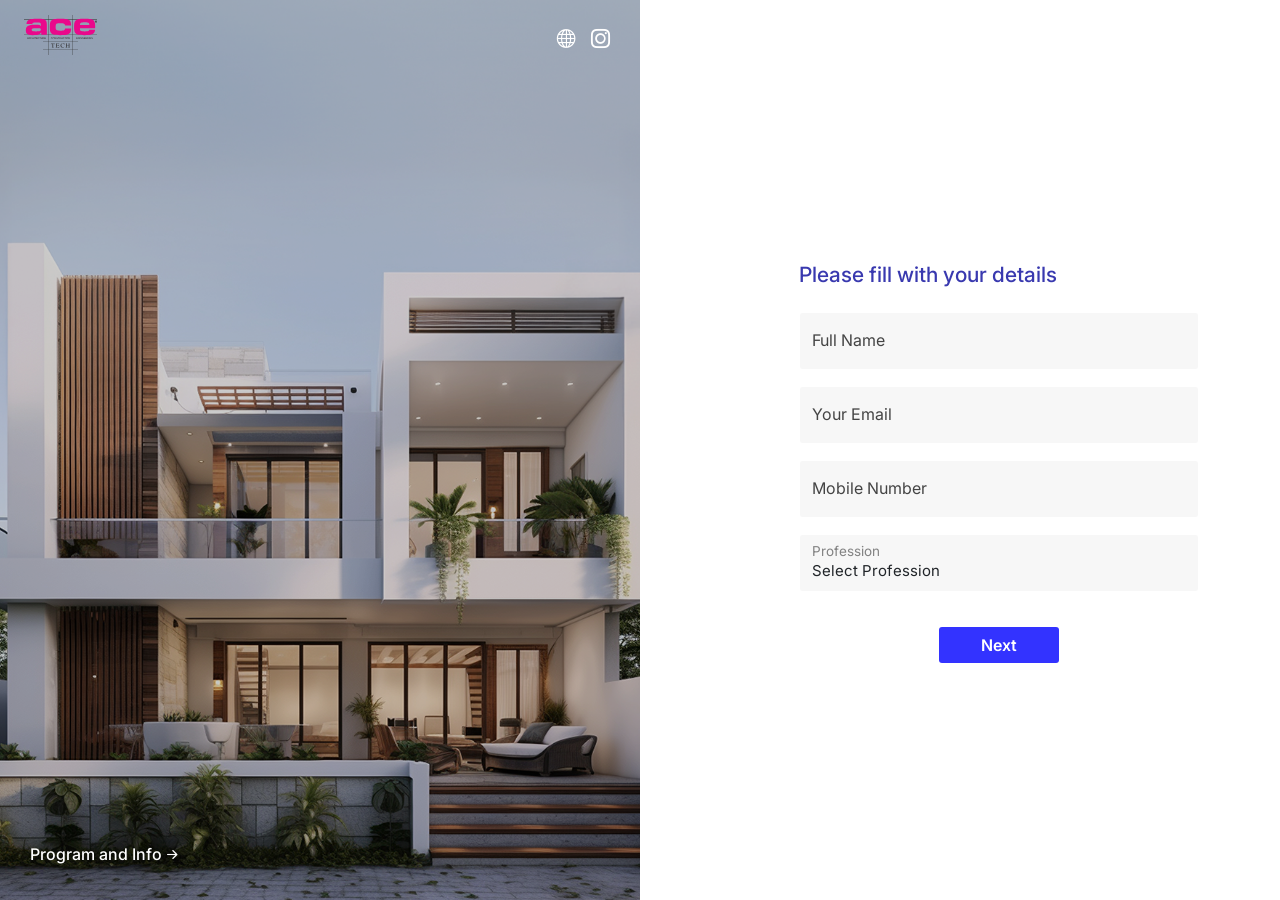
==== commit e8c73f57: "Logos" ====
--- a/index.html
+++ b/index.html
@@ -31,7 +31,29 @@
 	
 	<!-- MODERNIZR MENU -->
 	<script src="js/modernizr.js"></script>
-
+<style>
+	    .step {
+            display: none;
+        }
+        .step.active {
+            display: block;
+        }
+        #bottom-wizard {
+            display: flex;
+            justify-content: space-between;
+            margin-top: 20px;
+        }
+        button.backward,
+        button.forward,
+        button.submit {
+            min-width: 120px;
+            padding: 10px 20px;
+        }
+        .text-danger {
+            color: red;
+            font-size: 12px;
+        }
+</style>
 </head>
 
 <body>
@@ -46,15 +68,15 @@
 
 	<div class="container-fluid">
 	    <div class="row row-height">
-	        <div class="col-lg-6 background-image p-0" data-background="url(img/acetechbanner.png)">
+	        <div class="col-lg-6 background-image p-0" data-background="url(img/formbg2.png)">
 	            <div class="content-left-wrapper opacity-mask d-flex align-items-center text-left" data-opacity-mask="rgba(0, 0, 0, 0.2)">
 					<div style="    position: absolute;
 					left: 20px;
 					top: 15px;
 					display: block;
 					height: 35px;">
-	               <img src="https://sp-ao.shortpixel.ai/client/to_webp,q_glossy,ret_img,w_1395,h_326/https://thegreenfortune.com/wp-content/uploads/2024/11/Green-Fortune-R.webp#7725" alt="" height="44">
-	               <img src="img/Acetech-logo.svg" alt="" height="44">
+	               <img src="https://sp-ao.shortpixel.ai/client/to_webp,q_glossy,ret_img,w_1395,h_326/https://thegreenfortune.com/wp-content/uploads/2024/11/Green-Fortune-R.webp#7725" alt="" height="40">
+	               <img src="img/Acetech-logo.svg" alt="" height="40">
 				</div>
 					<div class="social">
 	                    <ul>
@@ -81,135 +103,149 @@
 	                                <div id="progressbar"></div>
 	                            </div>
 	                            <!-- /top-wizard -->
-	                            <form id="wrapped" method="POST" action="phpmailer/conference_phpmailer_template.php">
-									<input id="website" name="website" type="text" value="">
-									<!-- Leave for security protection, read docs for details -->
-									<div id="middle-wizard">
-										<!-- Step 1: User Details -->
-										<div class="step" id="step-1">
-											<h3 class="main_question">Please fill with your details</h3>
-											<div class="mb-3 form-floating">
-												<input type="text" name="fullname" id="fullname" class="form-control required" placeholder="Full Name">
-												<label for="fullname">Full Name</label>
-											</div>
-											<div class="mb-3 form-floating">
-												<input type="email" name="email" id="email" class="form-control required" placeholder="Your Email">
-												<label for="email">Your Email</label>
-											</div>
-											<div class="form-floating mb-3">
-												<input type="text" name="mobile" id="mobile" class="form-control required" placeholder="Mobile Number">
-												<label for="mobile">Mobile Number</label>
-											</div>
-											<div class="mb-3 form-floating">
-												<select name="profession" id="profession" class="form-control required">
-													<option value="" disabled selected>Select Profession</option>
-													<option value="B2B">B2B</option>
-													<option value="B2C">B2C</option>
-												</select>
-												<label for="profession">Profession</label>
-											</div>
-										</div>
-										<!-- /Step 1 -->
-								
-										<!-- Step 2: B2B Section -->
-										<div class="step" id="b2b-step" style="display: none;">
-											<h3 class="main_question">What is your requirement?</h3>
-											<div class="mb-3 form-floating">
-												<textarea name="b2b_requirement" id="b2b_requirement" class="form-control" placeholder="How many windows and doors do you want to install, and what is the total sq ft?"></textarea>
-												<label for="b2b_requirement">How many windows and doors do you want to install, and what is the total sq ft?</label>
-											</div>
-										</div>
-										<!-- /B2B Section -->
-								
-										<!-- Step 3: B2C Section -->
-										<div class="step" id="b2c-step" style="display: none;">
-											<h3 class="main_question">Please select your role</h3>
-											<div class="mb-3 form-floating">
-												<select name="b2c_role" id="b2c_role" class="form-control">
-													<option value="" disabled selected>Select your role</option>
-													<option value="Architect">Architect</option>
-													<option value="Designer">Designer</option>
-													<option value="Other">Other</option>
-												</select>
-												<label for="b2c_role">Select your role</label>
-											</div>
-											<div class="mb-3 form-floating">
-												<textarea name="b2c_requirement" id="b2c_requirement" class="form-control" placeholder="How many windows and doors do you want to install, and what is the total sq ft?"></textarea>
-												<label for="b2c_requirement">How many windows and doors do you want to install, and what is the total sq ft?</label>
-											</div>
-										</div>
-										<!-- /B2C Section -->
-								
-										<!-- Submit Step -->
-										<div class="submit step" id="submit-step" style="display: none;">
-											<div class="summary">
-												<div class="wrapper">
-													<h3>Thank you<br>for your time!</h3>
-													<p>We will contact you shortly and a summary email will be sent to your email address.</p>
-												</div>
-												<div class="text-center">
-													<div class="form-group terms">
-														<label class="container_check">
-															Please accept our <a href="#" data-bs-toggle="modal" data-bs-target="#terms-txt">Privacy terms</a> before Submit
-															<input type="checkbox" name="terms" value="Yes" class="required">
-															<span class="checkmark"></span>
-														</label>
-													</div>
-												</div>
-											</div>
-										</div>
-										<!-- /Submit Step -->
-									</div>
-									<!-- /middle-wizard -->
-								
+								<form id="wizard-form" method="POST" action="https://script.google.com/macros/s/AKfycbyvervJDj5w-3bLl_ITicQmkM_gSRs0MSukZ8N5abdf_YiduBjCkjOfPggzuiJNCDq2/exec">
+									<input id="website" name="website" type="text" value="" style="display: none;">
+							
+									<!-- Step 1: User Details -->
+									<div class="step active" id="step-1">
+										<h3 class="main_question">Please fill with your details</h3>
+										<div class="mb-3 form-floating">
+											<input type="text" name="fullname" id="fullname" class="form-control required" placeholder="Full Name">
+											<label for="fullname">Full Name</label>
+										</div>
+										<div class="mb-3 form-floating">
+											<input type="email" name="email" id="email" class="form-control required" placeholder="Your Email">
+											<label for="email">Your Email</label>
+										</div>
+										<div class="form-floating mb-3">
+											<input type="text" name="mobile" id="mobile" class="form-control required" placeholder="Mobile Number">
+											<label for="mobile">Mobile Number</label>
+										</div>
+										<div class="mb-3 form-floating">
+											<select name="profession" id="profession" class="form-control required">
+												<option value="" disabled selected>Select Profession</option>
+												<option value="B2B">B2B</option>
+												<option value="B2C">B2C</option>
+											</select>
+											<label for="profession">Profession</label>
+										</div>
+									</div>
+							
+									<!-- Step 2: B2B Section -->
+									<div class="step" id="b2b-step">
+										<h3 class="main_question">What is your requirement?</h3>
+										<div class="mb-3 form-floating">
+											<textarea name="b2b_requirement" id="b2b_requirement" class="form-control required" placeholder="How many windows and doors do you want to install, and what is the total sq ft?"></textarea>
+											<label for="b2b_requirement">Requirement Details</label>
+										</div>
+										<div class="mb-3">
+											<label>
+												<input type="checkbox" name="b2b_consent" class="required"> I agree to the <a href="#">Privacy Policy</a>.
+											</label>
+										</div>
+									</div>
+							
+									<!-- Step 3: B2C Section -->
+									<div class="step" id="b2c-step">
+										<h3 class="main_question">Please select your role</h3>
+										<div class="mb-3 form-floating">
+											<select name="b2c_role" id="b2c_role" class="form-control required">
+												<option value="" disabled selected>Select your role</option>
+												<option value="Architect">Architect</option>
+												<option value="Designer">Designer</option>
+												<option value="Other">Other</option>
+											</select>
+											<label for="b2c_role">Role</label>
+										</div>
+										<div class="mb-3 form-floating">
+											<textarea name="b2c_requirement" id="b2c_requirement" class="form-control required" placeholder="How many windows and doors do you want to install, and what is the total sq ft?"></textarea>
+											<label for="b2c_requirement">Requirement Details</label>
+										</div>
+										<div class="mb-3">
+											<label>
+												<input type="checkbox" name="b2c_consent" class="required"> I agree to the <a href="#">Privacy Policy</a>.
+											</label>
+										</div>
+									</div>
+							
+									<!-- Submit Step -->
+									<div class="step" id="submit-step">
+										<h3>Thank you for your time!</h3>
+										<p>We will contact you shortly, and a summary email will be sent to your email address.</p>
+									</div>
+							
 									<div id="bottom-wizard">
-										<button type="button" id="back-button" class="backward" style="display: none;">Prev</button>
+										<button type="button" id="back-button" class="backward" style="display: none;">Back</button>
 										<button type="button" id="next-button" class="forward">Next</button>
 										<button type="submit" id="submit-button" class="submit" style="display: none;">Submit</button>
 									</div>
-									<!-- /bottom-wizard -->
 								</form>
-								
+							
 								<script>
-									const professionSelect = document.getElementById('profession');
-									const nextButton = document.getElementById('next-button');
-									const backButton = document.getElementById('back-button');
-									const submitButton = document.getElementById('submit-button');
-								
-									const step1 = document.getElementById('step-1');
-									const b2bStep = document.getElementById('b2b-step');
-									const b2cStep = document.getElementById('b2c-step');
-									const submitStep = document.getElementById('submit-step');
-								
-									nextButton.addEventListener('click', () => {
-										const profession = professionSelect.value;
-								
-										if (step1.style.display !== 'none') {
-											step1.style.display = 'none';
-											if (profession === 'B2B') {
-												b2bStep.style.display = 'block';
+									document.addEventListener('DOMContentLoaded', () => {
+										const professionSelect = document.getElementById('profession');
+										const nextButton = document.getElementById('next-button');
+										const backButton = document.getElementById('back-button');
+										const submitButton = document.getElementById('submit-button');
+							
+										const step1 = document.getElementById('step-1');
+										const b2bStep = document.getElementById('b2b-step');
+										const b2cStep = document.getElementById('b2c-step');
+										const submitStep = document.getElementById('submit-step');
+							
+										function validateStep(step) {
+											const inputs = step.querySelectorAll('.required');
+											let isValid = true;
+											step.querySelectorAll('.text-danger').forEach(e => e.remove());
+											inputs.forEach(input => {
+												if (!input.checked && !input.value.trim()) {
+													const error = document.createElement('small');
+													error.className = 'text-danger';
+													error.innerText = `Please fill out this field.`;
+													input.parentNode.appendChild(error);
+													isValid = false;
+												}
+											});
+											return isValid;
+										}
+							
+										nextButton.addEventListener('click', () => {
+											if (step1.classList.contains('active')) {
+												if (!validateStep(step1)) return;
+												step1.classList.remove('active');
+												professionSelect.value === 'B2B'
+													? b2bStep.classList.add('active')
+													: b2cStep.classList.add('active');
 												backButton.style.display = 'block';
-											} else if (profession === 'B2C') {
-												b2cStep.style.display = 'block';
-												backButton.style.display = 'block';
+											} else if (b2bStep.classList.contains('active') || b2cStep.classList.contains('active')) {
+												const activeStep = b2bStep.classList.contains('active') ? b2bStep : b2cStep;
+												if (!validateStep(activeStep)) return;
+												activeStep.classList.remove('active');
+												submitStep.classList.add('active');
+												nextButton.style.display = 'none';
+												submitButton.style.display = 'block';
 											}
-										} else if (b2bStep.style.display !== 'none' || b2cStep.style.display !== 'none') {
-											b2bStep.style.display = 'none';
-											b2cStep.style.display = 'none';
-											submitStep.style.display = 'block';
-											nextButton.style.display = 'none';
-											submitButton.style.display = 'block';
-										}
-									});
-								
-									backButton.addEventListener('click', () => {
-										b2bStep.style.display = 'none';
-										b2cStep.style.display = 'none';
-										submitStep.style.display = 'none';
-										step1.style.display = 'block';
-										backButton.style.display = 'none';
-										nextButton.style.display = 'block';
-										submitButton.style.display = 'none';
+										});
+							
+										backButton.addEventListener('click', () => {
+											if (submitStep.classList.contains('active')) {
+												submitStep.classList.remove('active');
+												professionSelect.value === 'B2B'
+													? b2bStep.classList.add('active')
+													: b2cStep.classList.add('active');
+												nextButton.style.display = 'block';
+												submitButton.style.display = 'none';
+											} else {
+												b2bStep.classList.remove('active');
+												b2cStep.classList.remove('active');
+												step1.classList.add('active');
+												backButton.style.display = 'none';
+											}
+										});
+							
+										document.getElementById('wizard-form').addEventListener('submit', (e) => {
+											if (!validateStep(submitStep)) e.preventDefault();
+										});
 									});
 								</script>
 								
@@ -218,10 +254,6 @@
 	                    </div>
 	                </div>
 	            </div>
-	            <div class="container pb-4 copy">
-				    <span class="float-start">© GreenFortune</span>
-				    <a class="btn_help float-end" href="#modal-help" id="modal_h"><i class="bi bi-question-circle"></i> Help</a><br>
-				</div>
 	        </div>
 	    </div>
 	    <!-- /row -->
@@ -334,43 +366,16 @@
 	</div>
 	<!-- /.modal -->
 
-	<!-- Help form Popup -->
-	<div id="modal-help" class="custom-modal zoom-anim-dialog mfp-hide">
-	    <div class="small-dialog-header">
-	        <h3>Ask Us Anything</h3>
-	        <p class="mb-3">Please fill the form with your questions and<br>we will reply soon!</p>
-	    </div>
-	    <div id="message-help"></div>
-	    <form method="post" action="phpmailer/help.php" id="helpform" autocomplete="off">
-	        <div class="modal-wrapper">
-	            <div class="mb-3 form-floating">
-	                <input type="text" name="fullname" id="fullname" class="form-control" placeholder="Full Name">
-	                <label for="fullname">Full Name</label>
-	            </div>
-	            <div class="mb-3 form-floating">
-	                <input type="email" name="email_help" id="email_help" class="form-control" placeholder="Email Address">
-	                <label for="email_help">Email Address</label>
-	            </div>
-	            <div class="mb-3 form-floating">
-	                <textarea name="message_help" id="message_help" class="form-control short" placeholder="Your Message"></textarea>
-	                <label for="message_help">Your Message</label>
-	            </div>
-	            <div class="mb-5 form-floating">
-	                <input class="form-control" type="text" name="verify_help" id="verify_help" placeholder="Are you human? 3 + 1 =">
-	                <label for="verify_help">Are you human? 3 + 1 =</label>
-	            </div>
-	            <div class="text-center submit"><input type="submit" value="Submit" class="btn_1" id="submit-help"></div>
-	        </div>
-	    </form>
-	</div>
-	<!-- /Help form Popup -->
+
 	
 	<!-- COMMON SCRIPTS -->
 	<script src="js/jquery-3.7.1.min.js"></script>
     <script src="js/common_scripts.min.js"></script>
 	<script src="js/velocity.min.js"></script>
 	<script src="js/functions.js"></script>
-	<script src="phpmailer/validate.js"></script>
+
+
+	
 
 </body>
 </html>
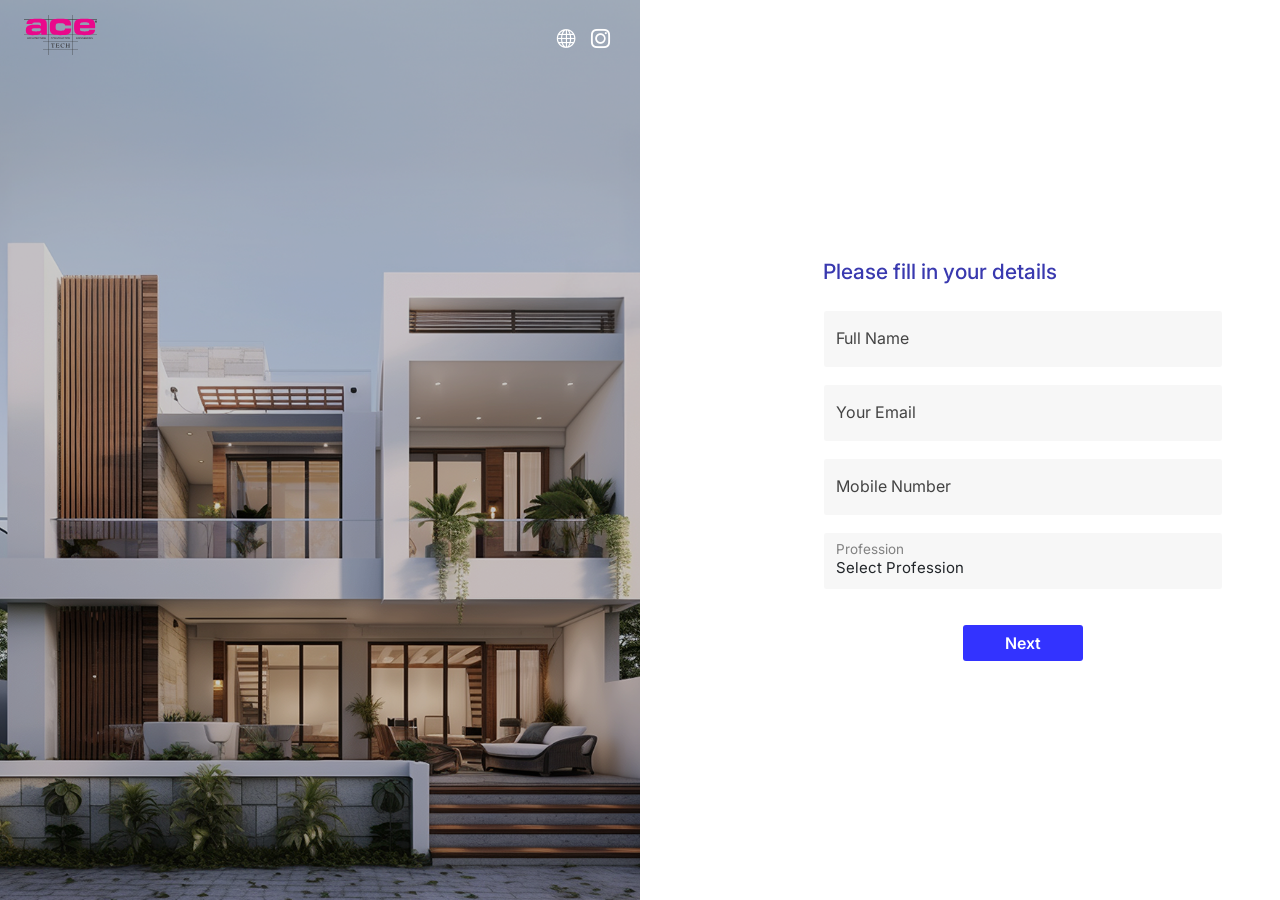
==== commit f25109b8: "Logos" ====
--- a/index.html
+++ b/index.html
@@ -2,380 +2,267 @@
 <html lang="en">
 
 <head>
-    <meta charset="utf-8">
-    <meta name="viewport" content="width=device-width, initial-scale=1">
-    <meta name="description" content="Imno - Participation and Registration Wizard Form for Events, Conference, Workshop, Courses, Seminar, Virtual Event, Wedding">
-    <meta name="author" content="Ansonika">
-    <title>Imno | Participation and Registration Wizard Form</title>
-
-    <!-- Favicons-->
-    <link rel="shortcut icon" href="img/favicon.ico" type="image/x-icon">
-    <link rel="apple-touch-icon" type="image/x-icon" href="img/apple-touch-icon-57x57-precomposed.png">
-    <link rel="apple-touch-icon" type="image/x-icon" sizes="72x72" href="img/apple-touch-icon-72x72-precomposed.png">
-    <link rel="apple-touch-icon" type="image/x-icon" sizes="114x114" href="img/apple-touch-icon-114x114-precomposed.png">
-    <link rel="apple-touch-icon" type="image/x-icon" sizes="144x144" href="img/apple-touch-icon-144x144-precomposed.png">
-
-    <!-- GOOGLE WEB FONT -->
-    <link rel="preconnect" href="https://fonts.googleapis.com">
+	<meta charset="utf-8">
+	<meta name="viewport" content="width=device-width, initial-scale=1">
+	<meta name="description"
+		content="GreenFortune, Conference, Workshop, Courses, Seminar, Virtual Event, Wedding">
+	<meta name="author" content="Ganesh">
+	<title>GreenFortune | Participation Form</title>
+
+	<!-- Favicons-->
+	<link rel="shortcut icon" href="img/favicon.ico" type="image/x-icon">
+	<link rel="apple-touch-icon" type="image/x-icon" href="img/apple-touch-icon-57x57-precomposed.png">
+	<link rel="apple-touch-icon" type="image/x-icon" sizes="72x72" href="img/apple-touch-icon-72x72-precomposed.png">
+	<link rel="apple-touch-icon" type="image/x-icon" sizes="114x114"
+		href="img/apple-touch-icon-114x114-precomposed.png">
+	<link rel="apple-touch-icon" type="image/x-icon" sizes="144x144"
+		href="img/apple-touch-icon-144x144-precomposed.png">
+
+	<!-- GOOGLE WEB FONT -->
+	<link rel="preconnect" href="https://fonts.googleapis.com">
 	<link rel="preconnect" href="https://fonts.gstatic.com" crossorigin>
-	<link href="https://fonts.googleapis.com/css2?family=Inter:wght@400;500;600;700;800;900&display=swap" rel="stylesheet">
-
-    <!-- BASE CSS -->
-    <link href="css/bootstrap.min.css" rel="stylesheet">
+	<link href="https://fonts.googleapis.com/css2?family=Inter:wght@400;500;600;700;800;900&display=swap"
+		rel="stylesheet">
+	<!-- BASE CSS -->
+	<link href="css/bootstrap.min.css" rel="stylesheet">
 	<link href="css/menu.css" rel="stylesheet">
-    <link href="css/style_conference.css" rel="stylesheet">
+	<link href="css/style_conference.css" rel="stylesheet">
 	<link href="css/vendors.css" rel="stylesheet">
-
-    <!-- YOUR CUSTOM CSS -->
-    <link href="css/custom.css" rel="stylesheet">
-	
+	<!-- YOUR CUSTOM CSS -->
+	<link href="css/custom.css" rel="stylesheet">
+
 	<!-- MODERNIZR MENU -->
 	<script src="js/modernizr.js"></script>
-<style>
-	    .step {
-            display: none;
-        }
-        .step.active {
-            display: block;
-        }
-        #bottom-wizard {
-            display: flex;
-            justify-content: space-between;
-            margin-top: 20px;
-        }
-        button.backward,
-        button.forward,
-        button.submit {
-            min-width: 120px;
-            padding: 10px 20px;
-        }
-        .text-danger {
-            color: red;
-            font-size: 12px;
-        }
-</style>
+	<style>
+		.step {
+			display: none;
+		}
+
+		.step.active {
+			display: block;
+		}
+
+		#bottom-wizard {
+			display: flex;
+			justify-content: space-between;
+			margin-top: 20px;
+		}
+
+		button.backward,
+		button.forward,
+		button.submit {
+			min-width: 120px;
+			padding: 10px 20px;
+		}
+
+		.text-danger {
+			color: red;
+			font-size: 12px;
+		}
+	</style>
 </head>
-
 <body>
-	
 	<div id="preloader">
 		<div data-loader="circle-side"></div>
 	</div><!-- /Preload -->
-	
+
 	<div id="loader_form">
 		<div data-loader="circle-side-2"></div>
 	</div><!-- /loader_form -->
 
 	<div class="container-fluid">
-	    <div class="row row-height">
-	        <div class="col-lg-6 background-image p-0" data-background="url(img/formbg2.png)">
-	            <div class="content-left-wrapper opacity-mask d-flex align-items-center text-left" data-opacity-mask="rgba(0, 0, 0, 0.2)">
+		<div class="row row-height">
+			<div class="col-lg-6 background-image p-0" data-background="url(img/formbg2.png)">
+				<div class="content-left-wrapper opacity-mask d-flex align-items-center text-left"
+					data-opacity-mask="rgba(0, 0, 0, 0.2)">
 					<div style="    position: absolute;
 					left: 20px;
 					top: 15px;
 					display: block;
 					height: 35px;">
-	               <img src="https://sp-ao.shortpixel.ai/client/to_webp,q_glossy,ret_img,w_1395,h_326/https://thegreenfortune.com/wp-content/uploads/2024/11/Green-Fortune-R.webp#7725" alt="" height="40">
-	               <img src="img/Acetech-logo.svg" alt="" height="40">
+						<img src="https://sp-ao.shortpixel.ai/client/to_webp,q_glossy,ret_img,w_1395,h_326/https://thegreenfortune.com/wp-content/uploads/2024/11/Green-Fortune-R.webp#7725"
+							alt="" height="40">
+						<img src="img/Acetech-logo.svg" alt="" height="40">
+					</div>
+					<div class="social">
+						<ul>
+
+							<li><a href="https://thegreenfortune.com/"><i class="bi bi-globe"></i></a></li>
+							<li><a href="https://www.instagram.com/thegreenfortune/"><i class="bi bi-instagram"></i></a>
+							</li>
+						</ul>
+					</div>
+
+					<a class="smoothscroll btn_scroll_to Bounce infinite" href="#wizard_container"><i
+							class="bi bi-arrow-down-short"></i></a>
 				</div>
-					<div class="social">
-	                    <ul>
-	                       
-	                        <li><a href="https://thegreenfortune.com/"><i class="bi bi-globe"></i></a></li>
-	                        <li><a href="https://www.instagram.com/thegreenfortune/"><i class="bi bi-instagram"></i></a></li>
-	                    </ul>
-	                </div>
-	                <!-- /social-->
-	                <div>
-	                    
-	                    <p><a href="#panel_info" class="btn_info">Program and Info <i class="bi bi-arrow-right-short"></i></a></p>
-	                </div>
-	                <a class="smoothscroll btn_scroll_to Bounce infinite" href="#wizard_container"><i class="bi bi-arrow-down-short"></i></a>
-	            </div>  
-	        </div>
-	        <div class="col-lg-6 d-flex flex-column content-right">
-	            <div class="container my-auto py-5">
-	                <div class="row">
-	                    <div class="col-lg-9 col-xl-7 mx-auto">
-	                        <div id="wizard_container">
-	                            <div id="top-wizard">
-	                                <span id="location"></span>
-	                                <div id="progressbar"></div>
-	                            </div>
-	                            <!-- /top-wizard -->
-								<form id="wizard-form" method="POST" action="https://script.google.com/macros/s/AKfycbyvervJDj5w-3bLl_ITicQmkM_gSRs0MSukZ8N5abdf_YiduBjCkjOfPggzuiJNCDq2/exec">
-									<input id="website" name="website" type="text" value="" style="display: none;">
-							
-									<!-- Step 1: User Details -->
-									<div class="step active" id="step-1">
-										<h3 class="main_question">Please fill with your details</h3>
-										<div class="mb-3 form-floating">
-											<input type="text" name="fullname" id="fullname" class="form-control required" placeholder="Full Name">
-											<label for="fullname">Full Name</label>
-										</div>
-										<div class="mb-3 form-floating">
-											<input type="email" name="email" id="email" class="form-control required" placeholder="Your Email">
-											<label for="email">Your Email</label>
-										</div>
-										<div class="form-floating mb-3">
-											<input type="text" name="mobile" id="mobile" class="form-control required" placeholder="Mobile Number">
-											<label for="mobile">Mobile Number</label>
-										</div>
-										<div class="mb-3 form-floating">
-											<select name="profession" id="profession" class="form-control required">
-												<option value="" disabled selected>Select Profession</option>
-												<option value="B2B">B2B</option>
-												<option value="B2C">B2C</option>
-											</select>
-											<label for="profession">Profession</label>
-										</div>
+			</div>
+			<div class="col-lg-6 d-flex flex-column content-right">
+				<div class="container my-auto py-5">
+					<div class="row">
+						<div class="col-lg-9 col-xl-7 mx-auto">
+							<div class="container my-5">
+								<div id="wizard_container">
+									<!-- Top Wizard -->
+									<div id="top-wizard">
+										<div id="progressbar"></div>
 									</div>
-							
-									<!-- Step 2: B2B Section -->
-									<div class="step" id="b2b-step">
-										<h3 class="main_question">What is your requirement?</h3>
-										<div class="mb-3 form-floating">
-											<textarea name="b2b_requirement" id="b2b_requirement" class="form-control required" placeholder="How many windows and doors do you want to install, and what is the total sq ft?"></textarea>
-											<label for="b2b_requirement">Requirement Details</label>
-										</div>
-										<div class="mb-3">
-											<label>
-												<input type="checkbox" name="b2b_consent" class="required"> I agree to the <a href="#">Privacy Policy</a>.
-											</label>
-										</div>
-									</div>
-							
-									<!-- Step 3: B2C Section -->
-									<div class="step" id="b2c-step">
-										<h3 class="main_question">Please select your role</h3>
-										<div class="mb-3 form-floating">
-											<select name="b2c_role" id="b2c_role" class="form-control required">
-												<option value="" disabled selected>Select your role</option>
-												<option value="Architect">Architect</option>
-												<option value="Designer">Designer</option>
-												<option value="Other">Other</option>
-											</select>
-											<label for="b2c_role">Role</label>
-										</div>
-										<div class="mb-3 form-floating">
-											<textarea name="b2c_requirement" id="b2c_requirement" class="form-control required" placeholder="How many windows and doors do you want to install, and what is the total sq ft?"></textarea>
-											<label for="b2c_requirement">Requirement Details</label>
-										</div>
-										<div class="mb-3">
-											<label>
-												<input type="checkbox" name="b2c_consent" class="required"> I agree to the <a href="#">Privacy Policy</a>.
-											</label>
-										</div>
-									</div>
-							
-									<!-- Submit Step -->
-									<div class="step" id="submit-step">
-										<h3>Thank you for your time!</h3>
-										<p>We will contact you shortly, and a summary email will be sent to your email address.</p>
-									</div>
-							
-									<div id="bottom-wizard">
-										<button type="button" id="back-button" class="backward" style="display: none;">Back</button>
-										<button type="button" id="next-button" class="forward">Next</button>
-										<button type="submit" id="submit-button" class="submit" style="display: none;">Submit</button>
-									</div>
-								</form>
-							
-								<script>
-									document.addEventListener('DOMContentLoaded', () => {
-										const professionSelect = document.getElementById('profession');
-										const nextButton = document.getElementById('next-button');
-										const backButton = document.getElementById('back-button');
-										const submitButton = document.getElementById('submit-button');
-							
-										const step1 = document.getElementById('step-1');
-										const b2bStep = document.getElementById('b2b-step');
-										const b2cStep = document.getElementById('b2c-step');
-										const submitStep = document.getElementById('submit-step');
-							
-										function validateStep(step) {
-											const inputs = step.querySelectorAll('.required');
-											let isValid = true;
-											step.querySelectorAll('.text-danger').forEach(e => e.remove());
-											inputs.forEach(input => {
-												if (!input.checked && !input.value.trim()) {
-													const error = document.createElement('small');
-													error.className = 'text-danger';
-													error.innerText = `Please fill out this field.`;
-													input.parentNode.appendChild(error);
-													isValid = false;
-												}
-											});
-											return isValid;
-										}
-							
-										nextButton.addEventListener('click', () => {
-											if (step1.classList.contains('active')) {
-												if (!validateStep(step1)) return;
-												step1.classList.remove('active');
-												professionSelect.value === 'B2B'
-													? b2bStep.classList.add('active')
-													: b2cStep.classList.add('active');
-												backButton.style.display = 'block';
-											} else if (b2bStep.classList.contains('active') || b2cStep.classList.contains('active')) {
-												const activeStep = b2bStep.classList.contains('active') ? b2bStep : b2cStep;
-												if (!validateStep(activeStep)) return;
-												activeStep.classList.remove('active');
-												submitStep.classList.add('active');
-												nextButton.style.display = 'none';
-												submitButton.style.display = 'block';
+						
+									<!-- Form -->
+									<form id="wizard-form" method="POST" action="https://script.google.com/a/macros/thegreenfortune.com/s/AKfycbyvervJDj5w-3bLl_ITicQmkM_gSRs0MSukZ8N5abdf_YiduBjCkjOfPggzuiJNCDq2/exec">
+										<!-- Step 1 -->
+										<div class="step active" id="step-1">
+											<h3 class="main_question">Please fill in your details</h3>
+											<div class="mb-3 form-floating">
+												<input type="text" name="fullname" id="fullname" class="form-control required" placeholder="Full Name">
+												<label for="fullname">Full Name</label>
+											</div>
+											<div class="mb-3 form-floating">
+												<input type="email" name="email" id="email" class="form-control required" placeholder="Your Email">
+												<label for="email">Your Email</label>
+											</div>
+											<div class="mb-3 form-floating">
+												<input type="text" name="mobile" id="mobile" class="form-control required" placeholder="Mobile Number">
+												<label for="mobile">Mobile Number</label>
+											</div>
+											<div class="mb-3 form-floating">
+												<select name="profession" id="profession" class="form-control required">
+													<option value="" disabled selected>Select Profession</option>
+													<option value="B2B">B2B</option>
+													<option value="B2C">B2C</option>
+												</select>
+												<label for="profession">Profession</label>
+											</div>
+										</div>
+						
+										<!-- Step 2: B2B -->
+										<div class="step" id="b2b-step">
+											<h3 class="main_question">What is your requirement?</h3>
+											<div class="mb-3 form-floating">
+												<textarea name="b2b_requirement" id="b2b_requirement" class="form-control required" placeholder="Requirement Details"></textarea>
+												<label for="b2b_requirement">Requirement Details</label>
+											</div>
+											<div class="mb-3">
+												<input type="checkbox" name="b2b_consent" id="b2b_consent" class="required">
+												<label for="b2b_consent">I agree to the <a href="#">Privacy Policy</a>.</label>
+											</div>
+										</div>
+						
+										<!-- Step 3: B2C -->
+										<div class="step" id="b2c-step">
+											<h3 class="main_question">Please select your role</h3>
+											<div class="mb-3 form-floating">
+												<select name="b2c_role" id="b2c_role" class="form-control required">
+													<option value="" disabled selected>Select your role</option>
+													<option value="Architect">Architect</option>
+													<option value="Designer">Designer</option>
+													<option value="Other">Other</option>
+												</select>
+												<label for="b2c_role">Role</label>
+											</div>
+											<div class="mb-3 form-floating">
+												<textarea name="b2c_requirement" id="b2c_requirement" class="form-control required" placeholder="Requirement Details"></textarea>
+												<label for="b2c_requirement">Requirement Details</label>
+											</div>
+											<div class="mb-3">
+												<input type="checkbox" name="b2c_consent" id="b2c_consent" class="required">
+												<label for="b2c_consent">I agree to the <a href="#">Privacy Policy</a>.</label>
+											</div>
+										</div>
+						
+										<!-- Submit Step -->
+										<div class="step" id="submit-step">
+											<h3>Thank you for your time!</h3>
+											<p>We will contact you shortly, and a summary email will be sent to your email address.</p>
+										</div>
+						
+										<!-- Navigation Buttons -->
+										<div id="bottom-wizard">
+											<button type="button" id="back-button" class="backward" style="display: none;">Back</button>
+											<button type="button" id="next-button" class="forward">Next</button>
+											<button type="submit" id="submit-button" class="submit" style="display: none;">Submit</button>
+										</div>
+									</form>
+								</div>
+							</div>
+						
+							<!-- JavaScript -->
+							<script>
+								document.addEventListener('DOMContentLoaded', () => {
+									const professionSelect = document.getElementById('profession');
+									const nextButton = document.getElementById('next-button');
+									const backButton = document.getElementById('back-button');
+									const submitButton = document.getElementById('submit-button');
+						
+									const step1 = document.getElementById('step-1');
+									const b2bStep = document.getElementById('b2b-step');
+									const b2cStep = document.getElementById('b2c-step');
+									const submitStep = document.getElementById('submit-step');
+						
+									function validateStep(step) {
+										let isValid = true;
+										step.querySelectorAll('.text-danger').forEach(e => e.remove());
+										step.querySelectorAll('.required').forEach(input => {
+											if (!input.checked && !input.value.trim()) {
+												const error = document.createElement('small');
+												error.className = 'text-danger';
+												error.innerText = 'This field is required.';
+												input.parentNode.appendChild(error);
+												isValid = false;
 											}
 										});
-							
-										backButton.addEventListener('click', () => {
-											if (submitStep.classList.contains('active')) {
-												submitStep.classList.remove('active');
-												professionSelect.value === 'B2B'
-													? b2bStep.classList.add('active')
-													: b2cStep.classList.add('active');
-												nextButton.style.display = 'block';
-												submitButton.style.display = 'none';
-											} else {
-												b2bStep.classList.remove('active');
-												b2cStep.classList.remove('active');
-												step1.classList.add('active');
-												backButton.style.display = 'none';
-											}
-										});
-							
-										document.getElementById('wizard-form').addEventListener('submit', (e) => {
-											if (!validateStep(submitStep)) e.preventDefault();
-										});
+										return isValid;
+									}
+						
+									nextButton.addEventListener('click', () => {
+										if (step1.classList.contains('active')) {
+											if (!validateStep(step1)) return;
+											step1.classList.remove('active');
+											professionSelect.value === 'B2B' ? b2bStep.classList.add('active') : b2cStep.classList.add('active');
+											backButton.style.display = 'block';
+										} else if (b2bStep.classList.contains('active') || b2cStep.classList.contains('active')) {
+											const activeStep = b2bStep.classList.contains('active') ? b2bStep : b2cStep;
+											if (!validateStep(activeStep)) return;
+											activeStep.classList.remove('active');
+											submitStep.classList.add('active');
+											nextButton.style.display = 'none';
+											submitButton.style.display = 'block';
+										}
 									});
-								</script>
-								
-	                        </div>
-	                        <!-- /Wizard container -->
-	                    </div>
-	                </div>
-	            </div>
-	        </div>
-	    </div>
-	    <!-- /row -->
-	</div>
-	<!-- /container -->
-	
-	
-
-
-	<div class="panel" id="panel_info">
-	    <div class="panel__content">
-	        <a href="#" class="close_panel">
-	            <i class="bi bi-x-circle"></i>
-	        </a>
-	        <div class="container">
-	            <h2 class="mb-5">Conference Program</h2>
-	            <div class="strip_info">
-	                <div class="row">
-	                    <div class="col-lg-3">
-	                        <h3>Registration</h3>
-	                    </div>
-	                    <div class="col-lg-3">
-	                        <p class="date_event">18.10.2023 <small>11.00am - 02.00pm</small></p>
-	                    </div>
-	                    <div class="col-lg-6">
-	                        <p>Sed ut perspiciatis unde omnis iste natus error sit voluptatem accusantium doloremque laudantium, totam rem aperiam, eaque ipsa quae ab illo inventore veritatis et quasi architecto.</p>
-	                    </div>
-	                </div>
-	            </div>
-	            <div class="strip_info">
-	                <div class="row">
-	                    <div class="col-lg-3">
-	                        <h3>Data and Business Strategy</h3>
-	                    </div>
-	                    <div class="col-lg-3">
-	                        <p class="date_event">18.10.2023 <small>8.00pm - 11.00.pm</small></p>
-	                    </div>
-	                    <div class="col-lg-6">
-	                        <p><strong>Relators:</strong> Mark Twain <em>(CEO of Impres.com)</em>, Laura Finch <em>(Professor at UCLA University)</em>, Andrea Smith <em>(Data Engineering).</em></p>
-	                    </div>
-	                </div>
-	            </div>
-	            <div class="strip_info">
-	                <div class="row">
-	                    <div class="col-lg-3">
-	                        <h3>Manipulating Big Data</h3>
-	                    </div>
-	                    <div class="col-lg-3">
-	                        <p class="date_event">18.10.2023 <small>11.30pm - 03.00am</small></p>
-	                    </div>
-	                    <div class="col-lg-6">
-	                        <p><strong>Relators:</strong> Mark Twain <em>(CEO of Impres.com)</em>, Laura Finch <em>(Professor at UCLA University)</em>, Andrea Smith <em>(Data Engineering).</em></p>
-	                    </div>
-	                </div>
-	            </div>
-
-	            <div class="row mt-5 d-flex align-items-center">
-	                <div class="col-lg-6">
-	                    <div class="map_contact">
-	                        <iframe src="https://www.google.com/maps/embed?pb=!1m18!1m12!1m3!1d3021.4364241114604!2d-73.96780638459853!3d40.774418641731515!2m3!1f0!2f0!3f0!3m2!1i1024!2i768!4f13.1!3m3!1m2!1s0x89c258a29d3847f5%3A0x564dfbba0141774a!2s5th%20Ave%2C%20New%20York%2C%20NY%2C%20Stati%20Uniti!5e0!3m2!1sit!2ses!4v1661414716655!5m2!1sit!2ses" width="600" height="450" style="border:0;" allowfullscreen="" loading="lazy" referrerpolicy="no-referrer-when-downgrade"></iframe>
-	                    </div>
-	                </div>
-	                <div class="col-lg-6">
-	                    <div class="row">
-	                        <div class="col-md-6">
-	                            <h5 class="mb-3">Address</h5>
-	                            <div class="list_icons">
-	                                <ul>
-	                                    <li><i class="bi bi-geo-alt"></i> 11 Fifth Ave - New York 2863 <br><a href="https://www.google.com/maps/dir//Assistance+%E2%80%93+H%C3%B4pitaux+De+Paris,+3+Avenue+Victoria,+75004+Paris,+Francia/@48.8606548,2.3348734,14z/data=!4m15!1m6!3m5!1s0x47e66e1de36f4147:0xb6615b4092e0351f!2sAssistance+Publique+-+H%C3%B4pitaux+de+Paris+(AP-HP)+-+Si%C3%A8ge!8m2!3d48.8568376!4d2.3504305!4m7!1m0!1m5!1m1!1s0x47e67031f8c20147:0xa6a9af76b1e2d899!2m2!1d2.3504327!2d48.8568361" target="_blank">Get directions</a></li>
-	                                </ul>
-	                            </div>
-	                        </div>
-	                        <div class="col-md-6">
-	                            <h5 class="mb-3">Contacts</h5>
-	                            <div class="list_icons">
-	                                <ul>
-	                                    <li><i class="bi bi-telephone"></i> +45 9483 2344</li>
-	                                    <li><i class="bi bi-envelope"></i> <a href="mailto:event@domain.com">event@domain.com</a></li>
-	                                </ul>
-	                            </div>
-	                        </div>
-	                    </div>
-	                </div>
-	            </div>
-	        </div>
-	    </div>
-	</div>
-	<!-- /panel_info  -->
-
-	<!-- Modal terms -->
-	<div class="modal fade" id="terms-txt" tabindex="-1" role="dialog" aria-labelledby="termsLabel" aria-hidden="true">
-		<div class="modal-dialog modal-dialog-centered">
-			<div class="modal-content">
-				<div class="modal-header">
-					<h4 class="modal-title" id="termsLabel">Privacy data terms</h4>
-					<button type="button" class="btn-close" data-bs-dismiss="modal" aria-label="Close"></button>
-				</div>
-				<div class="modal-body">
-					<p>Lorem ipsum dolor sit amet, in porro albucius qui, in <strong>nec quod novum accumsan</strong>, mei ludus tamquam dolores id. No sit debitis meliore postulant, per ex prompta alterum sanctus, pro ne quod dicunt sensibus.</p>
-					<p>Lorem ipsum dolor sit amet, in porro albucius qui, in nec quod novum accumsan, mei ludus tamquam dolores id. No sit debitis meliore postulant, per ex prompta alterum sanctus, pro ne quod dicunt sensibus. Lorem ipsum dolor sit amet, <strong>in porro albucius qui</strong>, in nec quod novum accumsan, mei ludus tamquam dolores id. No sit debitis meliore postulant, per ex prompta alterum sanctus, pro ne quod dicunt sensibus.</p>
-					<p>Lorem ipsum dolor sit amet, in porro albucius qui, in nec quod novum accumsan, mei ludus tamquam dolores id. No sit debitis meliore postulant, per ex prompta alterum sanctus, pro ne quod dicunt sensibus.</p>
-				</div>
-				<div class="modal-footer">
-					<button type="button" class="btn_1" data-bs-dismiss="modal">Close</button>
+						
+									backButton.addEventListener('click', () => {
+										if (submitStep.classList.contains('active')) {
+											submitStep.classList.remove('active');
+											professionSelect.value === 'B2B' ? b2bStep.classList.add('active') : b2cStep.classList.add('active');
+											nextButton.style.display = 'block';
+											submitButton.style.display = 'none';
+										} else {
+											b2bStep.classList.remove('active');
+											b2cStep.classList.remove('active');
+											step1.classList.add('active');
+											backButton.style.display = 'none';
+										}
+									});
+						
+									document.getElementById('wizard-form').addEventListener('submit', (e) => {
+										if (!validateStep(submitStep)) e.preventDefault();
+									});
+								});
+							</script>
+
+						</div>
+					</div>
 				</div>
 			</div>
-			<!-- /.modal-content -->
 		</div>
-		<!-- /.modal-dialog -->
+		<!-- /row -->
 	</div>
-	<!-- /.modal -->
-
-
-	
+
 	<!-- COMMON SCRIPTS -->
 	<script src="js/jquery-3.7.1.min.js"></script>
-    <script src="js/common_scripts.min.js"></script>
+	<script src="js/common_scripts.min.js"></script>
 	<script src="js/velocity.min.js"></script>
 	<script src="js/functions.js"></script>
 
-
-	
-
 </body>
 </html>
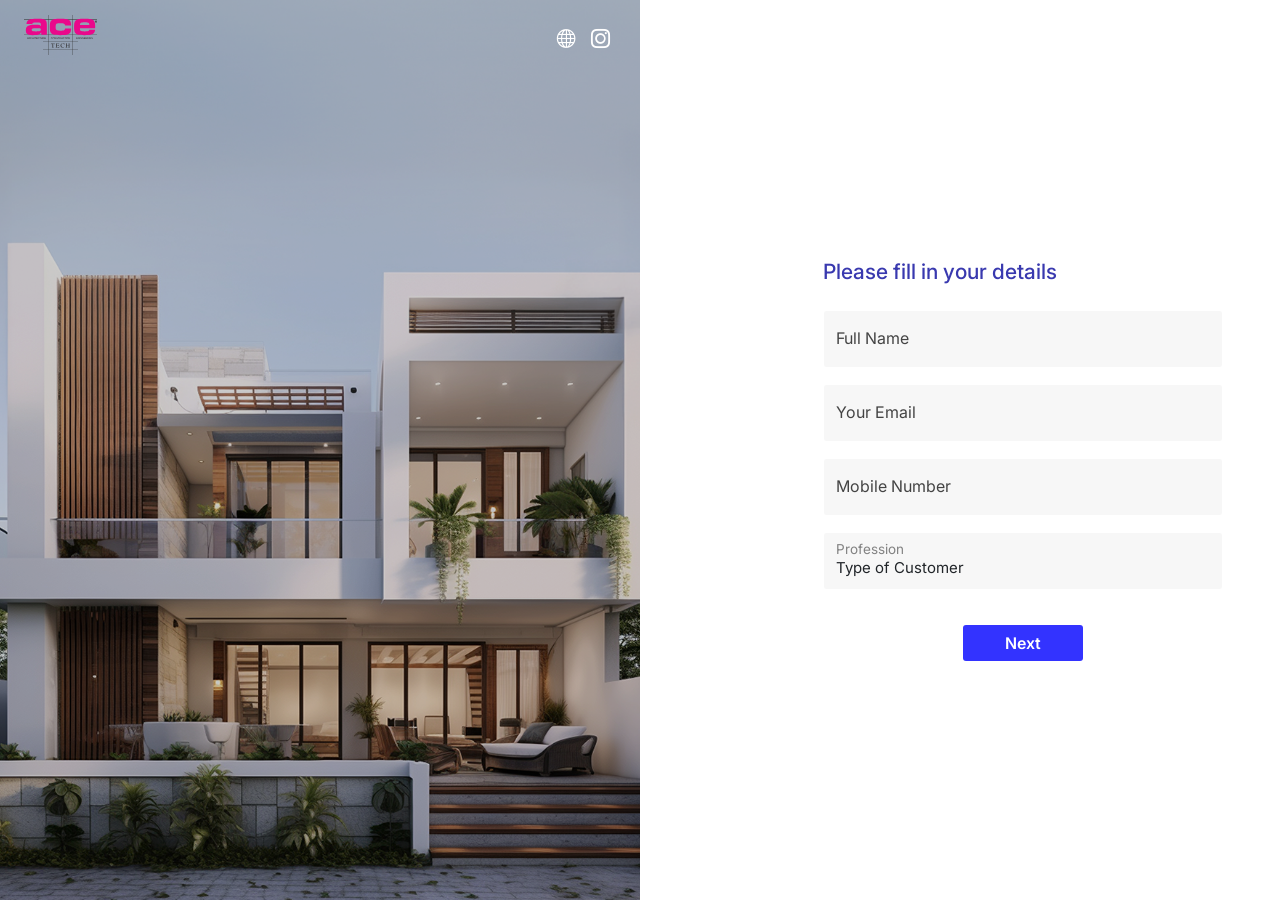
==== commit d76fdd1a: "changes 1" ====
--- a/index.html
+++ b/index.html
@@ -4,8 +4,7 @@
 <head>
 	<meta charset="utf-8">
 	<meta name="viewport" content="width=device-width, initial-scale=1">
-	<meta name="description"
-		content="GreenFortune, Conference, Workshop, Courses, Seminar, Virtual Event, Wedding">
+	<meta name="description" content="GreenFortune, Conference, Workshop, Courses, Seminar, Virtual Event, Wedding">
 	<meta name="author" content="Ganesh">
 	<title>GreenFortune | Participation Form</title>
 
@@ -61,6 +60,7 @@
 		}
 	</style>
 </head>
+
 <body>
 	<div id="preloader">
 		<div data-loader="circle-side"></div>
@@ -107,85 +107,121 @@
 									<div id="top-wizard">
 										<div id="progressbar"></div>
 									</div>
-						
+
 									<!-- Form -->
-									<form id="wizard-form" method="POST" action="https://script.google.com/a/macros/thegreenfortune.com/s/AKfycbyvervJDj5w-3bLl_ITicQmkM_gSRs0MSukZ8N5abdf_YiduBjCkjOfPggzuiJNCDq2/exec">
+									<form id="wizard-form" method="POST"
+										action="https://script.google.com/macros/s/AKfycbwpgG5WG0Y--YHkFuctEzVQYivzILOW6JU141zZC5XUcNOV6KLak_T9b4x4dR5Ktjk5/exec">
 										<!-- Step 1 -->
 										<div class="step active" id="step-1">
 											<h3 class="main_question">Please fill in your details</h3>
 											<div class="mb-3 form-floating">
-												<input type="text" name="fullname" id="fullname" class="form-control required" placeholder="Full Name">
+												<input type="text" name="fullname" id="fullname"
+													class="form-control required" placeholder="Full Name">
 												<label for="fullname">Full Name</label>
 											</div>
 											<div class="mb-3 form-floating">
-												<input type="email" name="email" id="email" class="form-control required" placeholder="Your Email">
+												<input type="email" name="email" id="email"
+													class="form-control required" placeholder="Your Email">
 												<label for="email">Your Email</label>
 											</div>
 											<div class="mb-3 form-floating">
-												<input type="text" name="mobile" id="mobile" class="form-control required" placeholder="Mobile Number">
+												<input type="text" name="mobile" id="mobile"
+													class="form-control required" placeholder="Mobile Number">
 												<label for="mobile">Mobile Number</label>
 											</div>
 											<div class="mb-3 form-floating">
 												<select name="profession" id="profession" class="form-control required">
-													<option value="" disabled selected>Select Profession</option>
+													<option value="" disabled selected>Type of Customer</option>
 													<option value="B2B">B2B</option>
 													<option value="B2C">B2C</option>
 												</select>
 												<label for="profession">Profession</label>
 											</div>
 										</div>
-						
+
+										<!-- Step 2: B2B -->
 										<!-- Step 2: B2B -->
 										<div class="step" id="b2b-step">
 											<h3 class="main_question">What is your requirement?</h3>
 											<div class="mb-3 form-floating">
-												<textarea name="b2b_requirement" id="b2b_requirement" class="form-control required" placeholder="Requirement Details"></textarea>
+												<textarea name="b2b_requirement" id="b2b_requirement"
+													class="form-control required"
+													placeholder="Requirement Details"></textarea>
 												<label for="b2b_requirement">Requirement Details</label>
 											</div>
+											<h6 class="main_question">How many windows and doors do you
+												want to install, and what is the total sq ft?</h6>
+											<div class="mb-3 form-floating">
+												<textarea name="b2b_installation_details" id="b2b_installation_details"
+													class="form-control required"
+													placeholder="How many windows and doors do you want to install, and what is the total sq ft?"></textarea>
+												
+											</div>
 											<div class="mb-3">
-												<input type="checkbox" name="b2b_consent" id="b2b_consent" class="required">
-												<label for="b2b_consent">I agree to the <a href="#">Privacy Policy</a>.</label>
-											</div>
-										</div>
-						
+												<input type="checkbox" name="b2b_consent" id="b2b_consent"
+													class="required">
+												<label for="b2b_consent">I agree to the <a href="#">Privacy
+														Policy</a>.</label>
+											</div>
+										</div>
+
+
 										<!-- Step 3: B2C -->
 										<div class="step" id="b2c-step">
-											<h3 class="main_question">Please select your role</h3>
+											<h3 class="main_question">Please select your Profession</h3>
 											<div class="mb-3 form-floating">
 												<select name="b2c_role" id="b2c_role" class="form-control required">
-													<option value="" disabled selected>Select your role</option>
+													<option value="" disabled selected>Select your Profession</option>
 													<option value="Architect">Architect</option>
-													<option value="Designer">Designer</option>
+													<option value="Designer">Interior Designer</option>
+													<option value="Retail">Retail</option>
+													<option value="Industrial">Industrial</option>
 													<option value="Other">Other</option>
 												</select>
-												<label for="b2c_role">Role</label>
-											</div>
-											<div class="mb-3 form-floating">
-												<textarea name="b2c_requirement" id="b2c_requirement" class="form-control required" placeholder="Requirement Details"></textarea>
+												
+											</div>
+											<div class="mb-3 form-floating">
+												<textarea name="b2c_requirement" id="b2c_requirement"
+													class="form-control required"
+													placeholder="Requirement Details"></textarea>
 												<label for="b2c_requirement">Requirement Details</label>
 											</div>
+											<h6 class="main_question">How many windows and doors do you
+												want to install, and what is the total sq ft?</h6>
+											<div class="mb-3 form-floating">
+												<textarea name="b2c_installation_details" id="b2c_installation_details"
+													class="form-control required"
+													placeholder="How many windows and doors do you want to install, and what is the total sq ft?"></textarea>
+												
+											</div>
 											<div class="mb-3">
-												<input type="checkbox" name="b2c_consent" id="b2c_consent" class="required">
-												<label for="b2c_consent">I agree to the <a href="#">Privacy Policy</a>.</label>
-											</div>
-										</div>
-						
+												<input type="checkbox" name="b2c_consent" id="b2c_consent"
+													class="required">
+												<label for="b2c_consent">I agree to the <a href="#">Privacy
+														Policy</a>.</label>
+											</div>
+										</div>
+
 										<!-- Submit Step -->
+
+
+										<!-- Navigation Buttons -->
+										<div id="bottom-wizard">
+											<button type="button" id="back-button" class="backward"
+												style="display: none;">Back</button>
+											<button type="button" id="next-button" class="forward">Next</button>
+											<button type="submit" id="submit-button" class="submit"
+												style="display: none;">Submit</button>
+										</div>
 										<div class="step" id="submit-step">
 											<h3>Thank you for your time!</h3>
-											<p>We will contact you shortly, and a summary email will be sent to your email address.</p>
-										</div>
-						
-										<!-- Navigation Buttons -->
-										<div id="bottom-wizard">
-											<button type="button" id="back-button" class="backward" style="display: none;">Back</button>
-											<button type="button" id="next-button" class="forward">Next</button>
-											<button type="submit" id="submit-button" class="submit" style="display: none;">Submit</button>
+											<p>We will contact you shortly, and a summary email will be sent to your
+												email address.</p>
 										</div>
 									</form>
 								</div>
 							</div>
-						
+
 							<!-- JavaScript -->
 							<script>
 								document.addEventListener('DOMContentLoaded', () => {
@@ -193,12 +229,11 @@
 									const nextButton = document.getElementById('next-button');
 									const backButton = document.getElementById('back-button');
 									const submitButton = document.getElementById('submit-button');
-						
+
 									const step1 = document.getElementById('step-1');
 									const b2bStep = document.getElementById('b2b-step');
 									const b2cStep = document.getElementById('b2c-step');
-									const submitStep = document.getElementById('submit-step');
-						
+
 									function validateStep(step) {
 										let isValid = true;
 										step.querySelectorAll('.text-danger').forEach(e => e.remove());
@@ -213,42 +248,71 @@
 										});
 										return isValid;
 									}
-						
+
 									nextButton.addEventListener('click', () => {
 										if (step1.classList.contains('active')) {
 											if (!validateStep(step1)) return;
 											step1.classList.remove('active');
 											professionSelect.value === 'B2B' ? b2bStep.classList.add('active') : b2cStep.classList.add('active');
 											backButton.style.display = 'block';
-										} else if (b2bStep.classList.contains('active') || b2cStep.classList.contains('active')) {
-											const activeStep = b2bStep.classList.contains('active') ? b2bStep : b2cStep;
-											if (!validateStep(activeStep)) return;
-											activeStep.classList.remove('active');
-											submitStep.classList.add('active');
-											nextButton.style.display = 'none';
-											submitButton.style.display = 'block';
+											nextButton.style.display = 'none'; // Hide Next button
+											submitButton.style.display = 'block'; // Show Submit button
 										}
 									});
-						
+
 									backButton.addEventListener('click', () => {
-										if (submitStep.classList.contains('active')) {
-											submitStep.classList.remove('active');
-											professionSelect.value === 'B2B' ? b2bStep.classList.add('active') : b2cStep.classList.add('active');
-											nextButton.style.display = 'block';
-											submitButton.style.display = 'none';
-										} else {
-											b2bStep.classList.remove('active');
-											b2cStep.classList.remove('active');
-											step1.classList.add('active');
-											backButton.style.display = 'none';
-										}
+										b2bStep.classList.remove('active');
+										b2cStep.classList.remove('active');
+										step1.classList.add('active');
+										backButton.style.display = 'none';
+										nextButton.style.display = 'block'; // Show Next button
+										submitButton.style.display = 'none'; // Hide Submit button
 									});
-						
+
 									document.getElementById('wizard-form').addEventListener('submit', (e) => {
-										if (!validateStep(submitStep)) e.preventDefault();
+										e.preventDefault(); // Prevent the default form submission
+
+										// Get form data
+										const formData = new FormData(e.target);
+
+										// Check consent fields
+										const b2bConsent = document.getElementById('b2b_consent')?.checked ? 'Accepted' : ' ';
+										const b2cConsent = document.getElementById('b2c_consent')?.checked ? 'Accepted' : '';
+
+										// Append consent fields to form data
+										formData.append('b2b_consent_status', b2bConsent);
+										formData.append('b2c_consent_status', b2cConsent);
+
+										// Submit the form via fetch
+										fetch(e.target.action, {
+											method: e.target.method,
+											body: formData,
+										})
+											.then(response => {
+												if (response.ok) {
+													// Update the active step with a success message
+													const activeStep = professionSelect.value === 'B2B' ? b2bStep : b2cStep;
+													activeStep.innerHTML = `
+														<h3>Submission Successful!</h3>
+														<p>Thank you for submitting your details. We will contact you shortly.</p>
+														
+													`;
+
+													// Hide navigation buttons after submission
+													nextButton.style.display = 'none';
+													submitButton.style.display = 'none';
+													backButton.style.display = 'none';
+												} else {
+													console.error('Form submission failed:', response.statusText);
+												}
+											})
+											.catch(error => {
+												console.error('Error during form submission:', error);
+											});
 									});
 								});
 							</script>
+
 
 						</div>
 					</div>
@@ -265,4 +329,5 @@
 	<script src="js/functions.js"></script>
 
 </body>
+
 </html>
